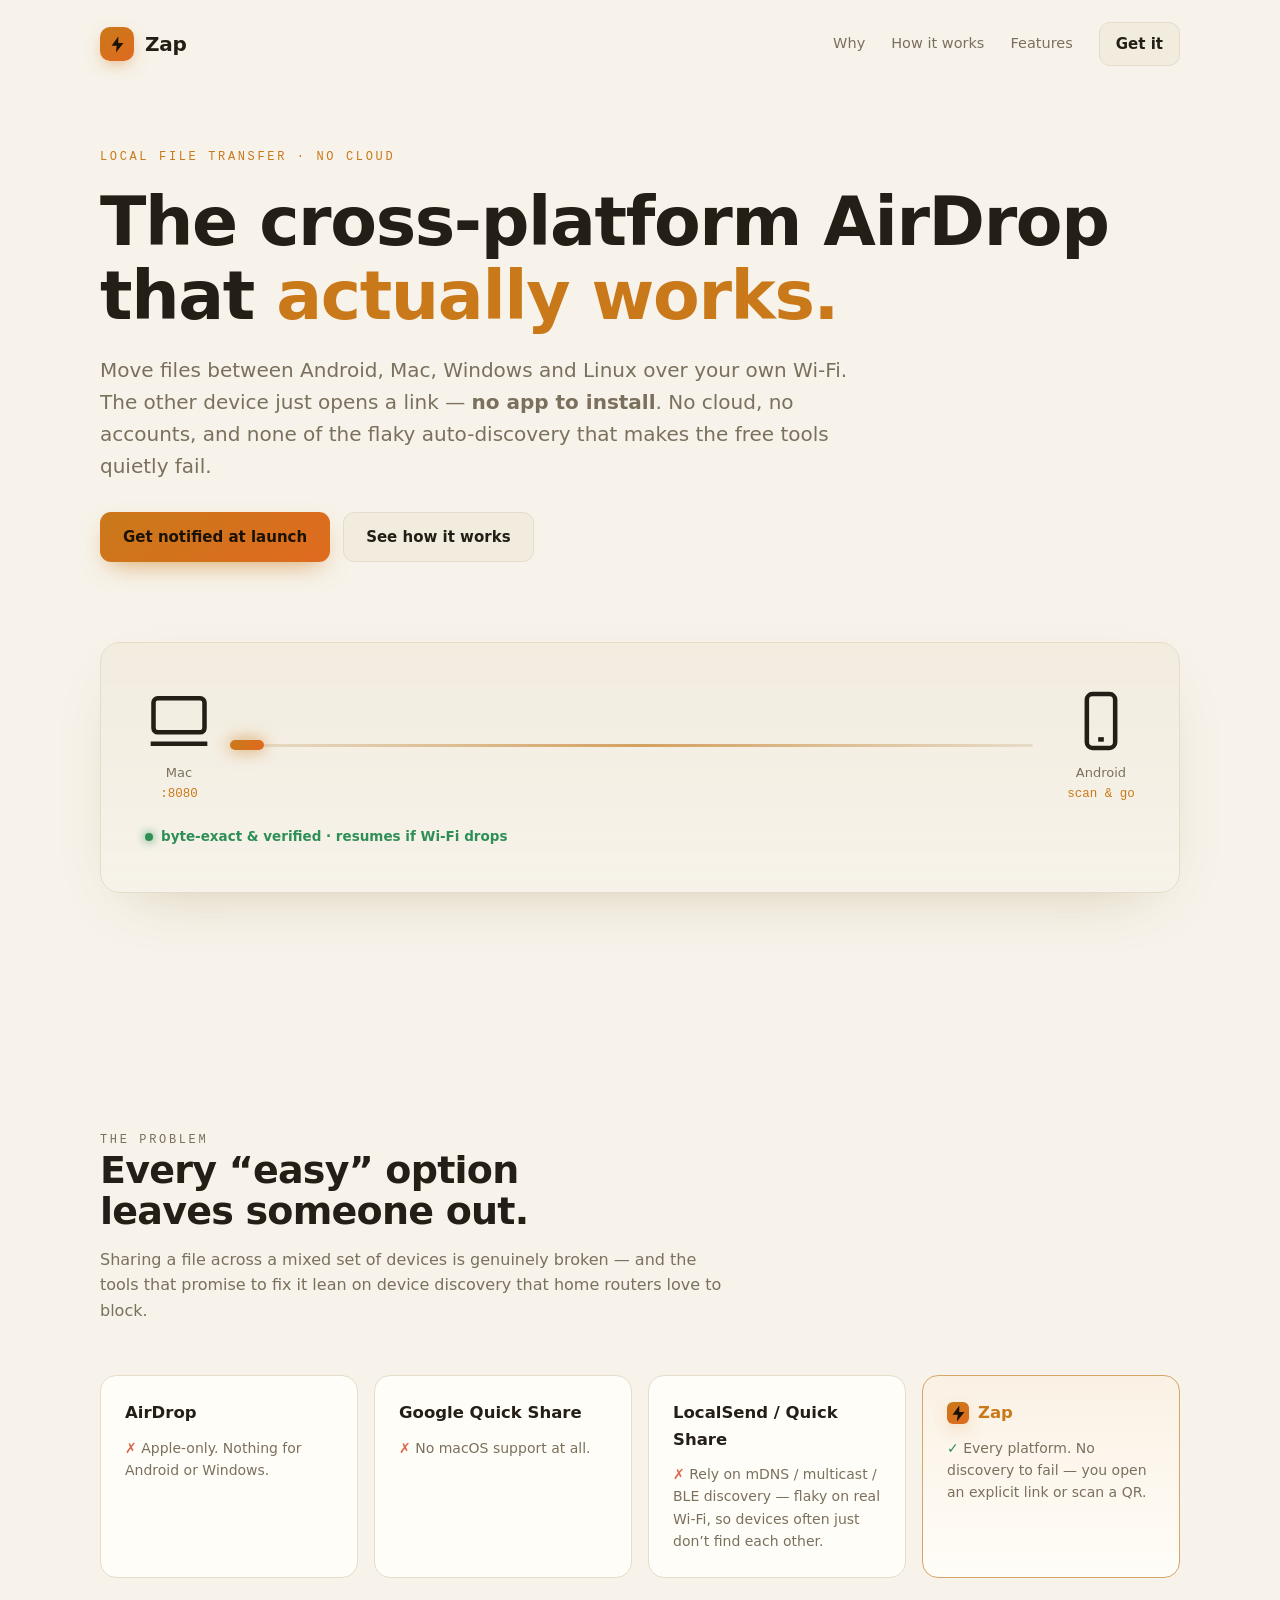
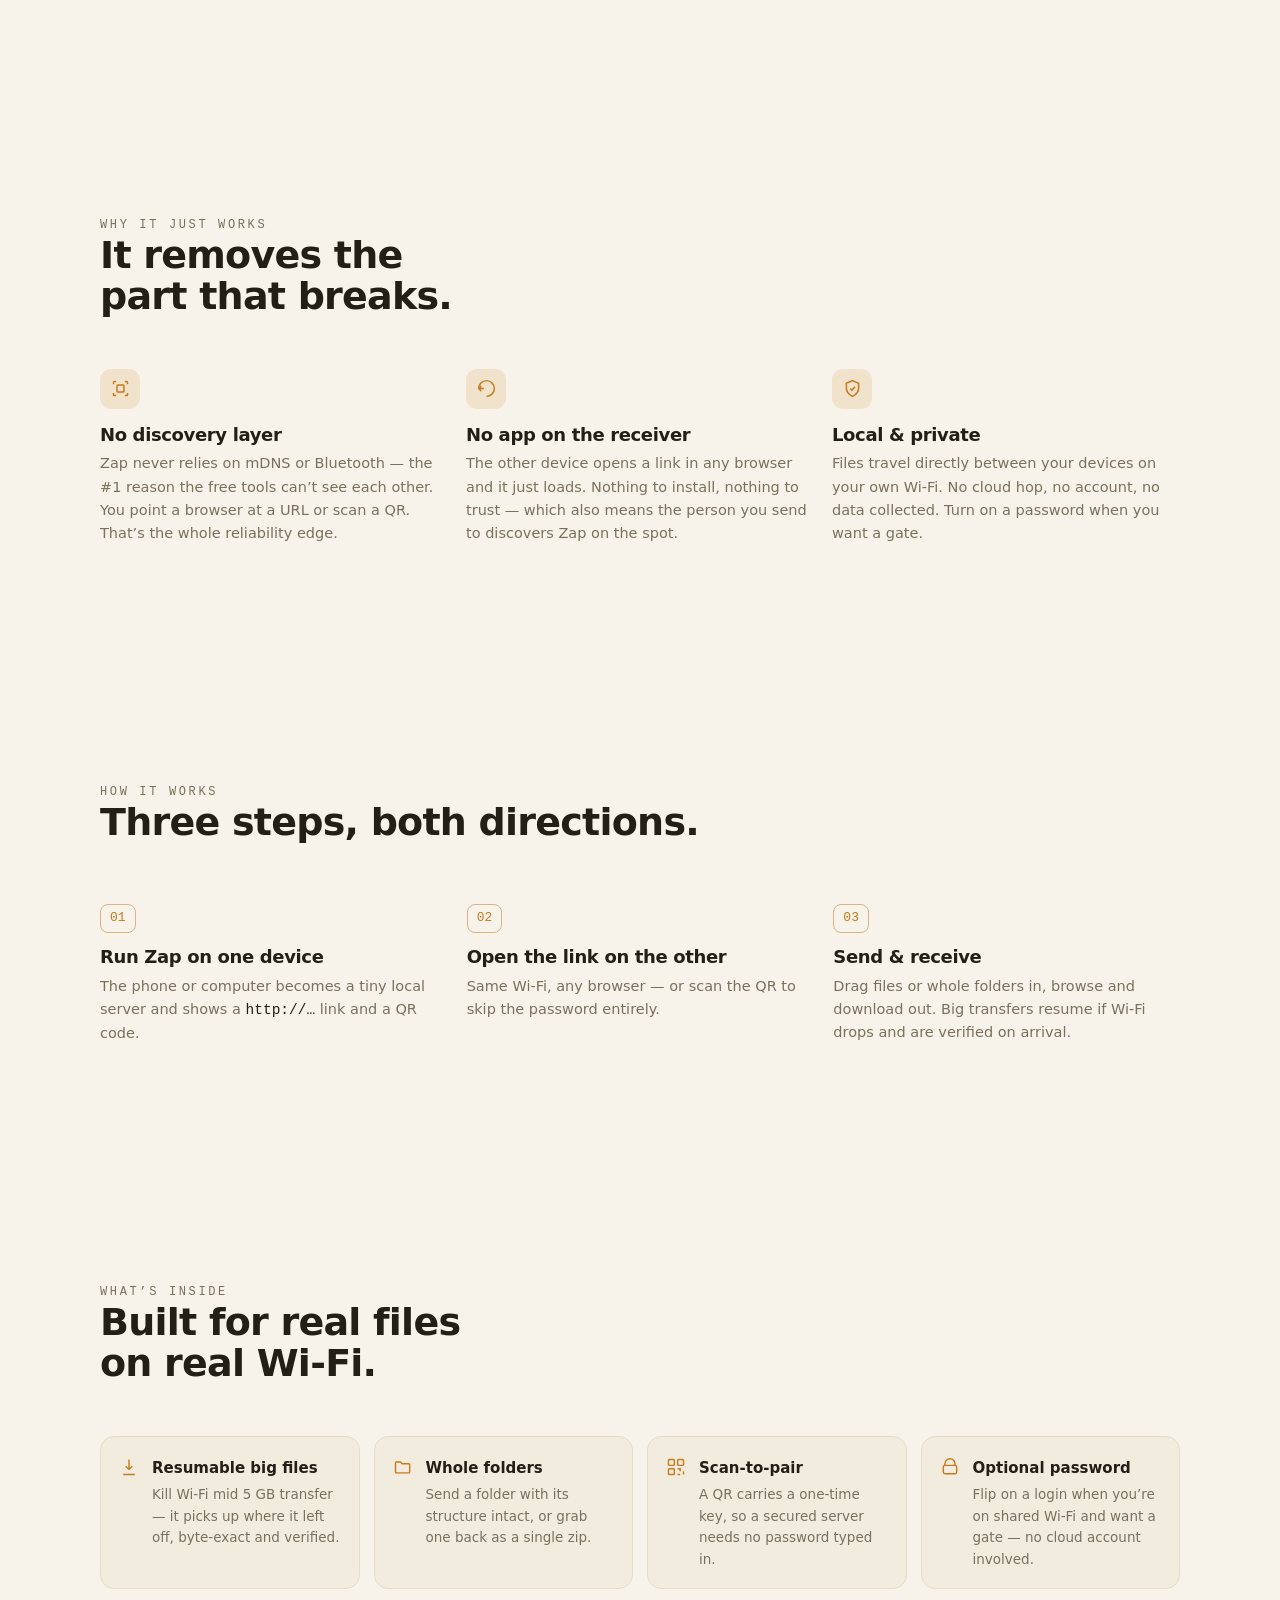
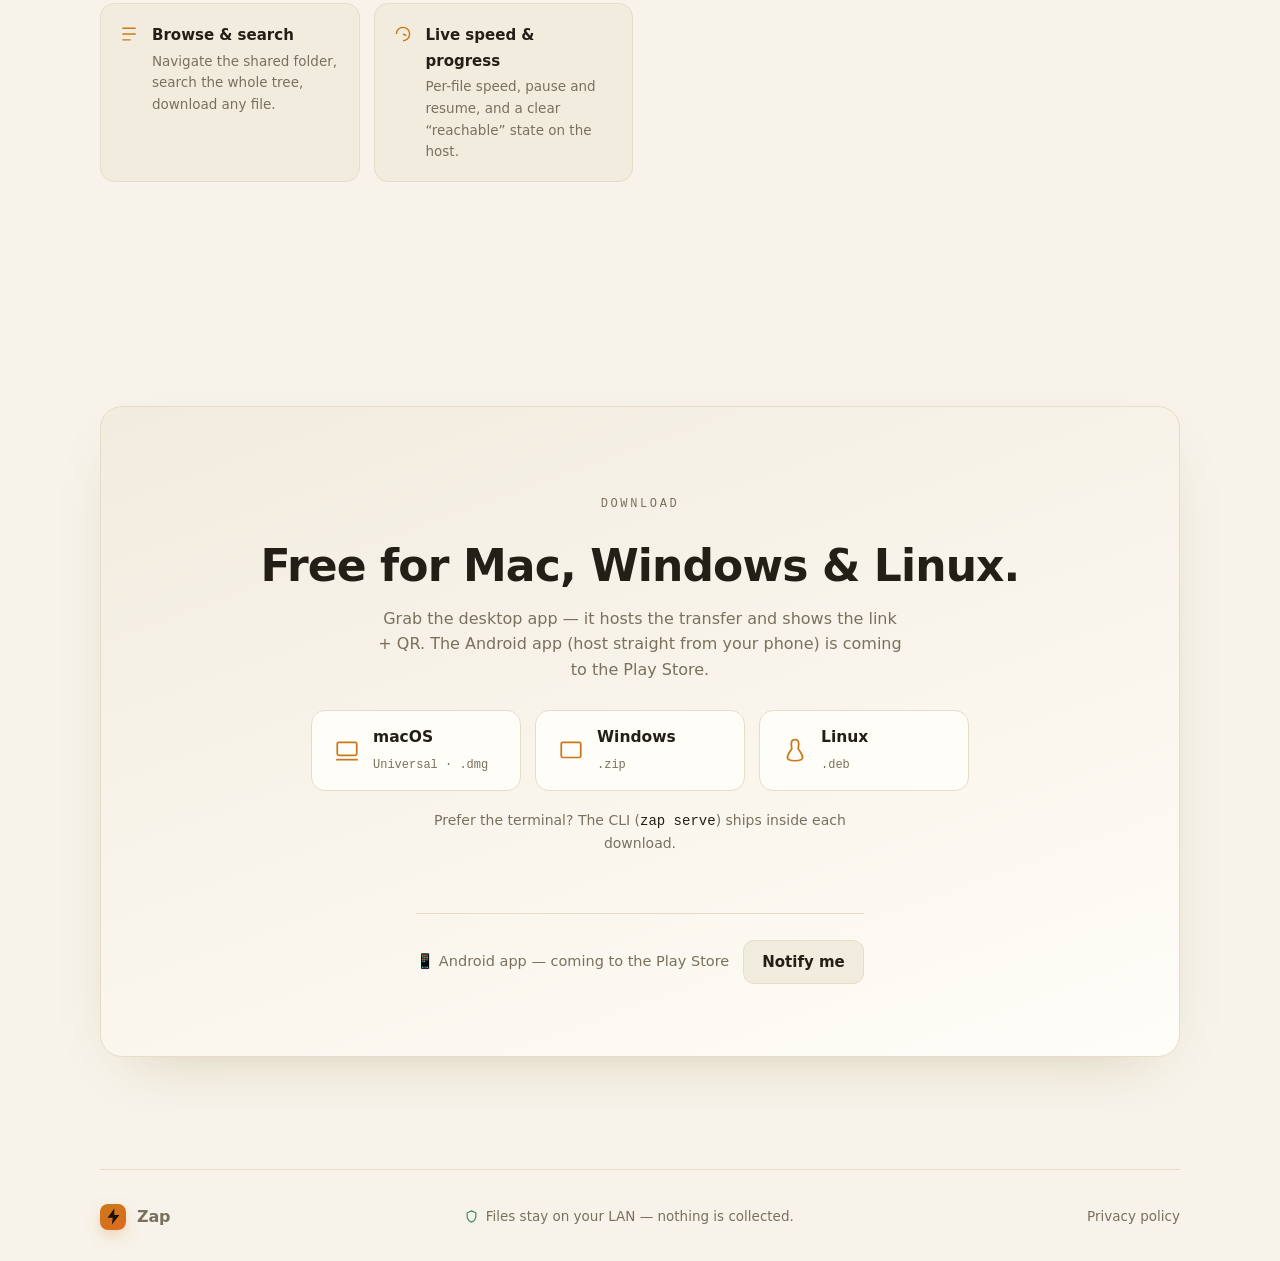
==== site/index.html @ 4372c320 "feat(site): real per-platform download buttons on the landing page Replaced the waitlist-only CTA wi" ====
<!doctype html>
<html lang="en">
<head>
<meta charset="utf-8">
<meta name="viewport" content="width=device-width, initial-scale=1">
<title>Zap — the cross-platform AirDrop that actually works</title>
<meta name="description" content="Send files between Android, Mac, Windows and Linux over your own Wi-Fi. No app on the other device — just open a link. No cloud, no accounts, no flaky discovery.">
<style>
  /* ---- Tokens: warm, amber-biased dark; light theme mirrors it ---- */
  :root {
    --ground:  #12100c;
    --ground-2:#1a1610;
    --card:    #201b13;
    --line:    #322a1e;
    --ink:     #f5efe4;
    --muted:   #a89f8d;
    --accent:  #f5a623;
    --accent-2:#ff8c42;
    --ok:      #45b374;
    --shadow:  0 22px 60px -30px rgba(0,0,0,.8);
    color-scheme: dark;
  }
  @media (prefers-color-scheme: light) {
    :root {
      --ground:  #f7f3ea;
      --ground-2:#f2ecdf;
      --card:    #fffdf8;
      --line:    #e6dcc9;
      --ink:     #241f16;
      --muted:   #7a705d;
      --accent:  #c9791a;
      --accent-2:#e06a1f;
      --ok:      #2e8f56;
      --shadow:  0 22px 60px -34px rgba(120,90,20,.35);
      color-scheme: light;
    }
  }
  :root[data-theme="dark"] {
    --ground:#12100c; --ground-2:#1a1610; --card:#201b13; --line:#322a1e;
    --ink:#f5efe4; --muted:#a89f8d; --accent:#f5a623; --accent-2:#ff8c42; --ok:#45b374;
    --shadow:0 22px 60px -30px rgba(0,0,0,.8); color-scheme: dark;
  }
  :root[data-theme="light"] {
    --ground:#f7f3ea; --ground-2:#f2ecdf; --card:#fffdf8; --line:#e6dcc9;
    --ink:#241f16; --muted:#7a705d; --accent:#c9791a; --accent-2:#e06a1f; --ok:#2e8f56;
    --shadow:0 22px 60px -34px rgba(120,90,20,.35); color-scheme: light;
  }

  * { box-sizing: border-box; }
  html { -webkit-text-size-adjust: 100%; }
  body {
    margin: 0;
    background: var(--ground);
    color: var(--ink);
    font-family: ui-sans-serif, system-ui, -apple-system, "Segoe UI", Roboto, sans-serif;
    line-height: 1.6;
    -webkit-font-smoothing: antialiased;
  }
  .mono { font-family: ui-monospace, "SF Mono", Menlo, "Cascadia Code", monospace; }
  .wrap { width: min(1080px, 92vw); margin-inline: auto; }
  a { color: inherit; }
  h1, h2, h3 { text-wrap: balance; line-height: 1.08; margin: 0; letter-spacing: -.02em; }
  section { padding: clamp(56px, 9vw, 112px) 0; }
  .eyebrow {
    font-family: ui-monospace, Menlo, monospace; font-size: 12px; letter-spacing: .22em;
    text-transform: uppercase; color: var(--accent); margin: 0 0 18px;
  }
  .lede { color: var(--muted); font-size: clamp(16px, 2vw, 19px); max-width: 60ch; }

  /* ---- Top bar ---- */
  .bar { display: flex; align-items: center; justify-content: space-between; padding: 22px 0; }
  .brand { display: flex; align-items: center; gap: 11px; font-weight: 750; font-size: 20px; letter-spacing: -.01em; }
  .bolt {
    width: 34px; height: 34px; border-radius: 10px; display: grid; place-items: center;
    background: linear-gradient(150deg, var(--accent), var(--accent-2));
    box-shadow: 0 6px 18px -6px color-mix(in srgb, var(--accent) 70%, transparent);
  }
  .bolt svg { width: 19px; height: 19px; }
  .nav { display: flex; gap: 26px; align-items: center; font-size: 14.5px; color: var(--muted); }
  .nav a { text-decoration: none; }
  .nav a:hover { color: var(--ink); }
  @media (max-width: 620px) { .nav .hide-sm { display: none; } }

  .btn {
    display: inline-flex; align-items: center; gap: 8px; cursor: pointer;
    font: inherit; font-weight: 650; font-size: 15px; text-decoration: none;
    padding: 12px 22px; border-radius: 11px; border: 1px solid transparent;
  }
  .btn-primary {
    color: #1a1204; background: linear-gradient(150deg, var(--accent), var(--accent-2));
    box-shadow: 0 10px 26px -10px color-mix(in srgb, var(--accent) 72%, transparent);
  }
  .btn-primary:hover { filter: brightness(1.05); }
  .btn-ghost { color: var(--ink); border-color: var(--line); background: var(--ground-2); }
  .btn-ghost:hover { border-color: color-mix(in srgb, var(--accent) 55%, var(--line)); }

  /* ---- Hero ---- */
  .hero { padding-top: clamp(30px, 5vw, 60px); }
  .hero h1 { font-size: clamp(38px, 6.4vw, 68px); font-weight: 780; }
  .hero h1 .glow { color: var(--accent); }
  .hero .lede { margin: 22px 0 30px; font-size: clamp(16px, 2.1vw, 20px); }
  .cta-row { display: flex; flex-wrap: wrap; gap: 13px; align-items: center; }
  .cta-note { color: var(--muted); font-size: 13px; }

  /* ---- The transfer "wire": two devices + a travelling packet ---- */
  .wire {
    margin-top: clamp(44px, 7vw, 80px);
    background: linear-gradient(180deg, var(--ground-2), transparent);
    border: 1px solid var(--line); border-radius: 20px; padding: clamp(26px, 4vw, 44px);
    box-shadow: var(--shadow);
  }
  .wire-track { display: grid; grid-template-columns: auto 1fr auto; align-items: center; gap: clamp(14px,3vw,34px); }
  .node { text-align: center; color: var(--muted); font-size: 13px; }
  .node svg { width: clamp(46px, 8vw, 68px); height: clamp(46px, 8vw, 68px); display: block; margin: 0 auto 8px; color: var(--ink); }
  .node .mono { color: var(--accent); font-size: 12.5px; }
  .beam { position: relative; height: 3px; border-radius: 3px; background: var(--line); overflow: visible; }
  .beam::before {
    content: ""; position: absolute; inset: 0; border-radius: 3px;
    background: linear-gradient(90deg, transparent, color-mix(in srgb, var(--accent) 60%, transparent), transparent);
  }
  .pkt {
    position: absolute; top: 50%; left: 0; width: 34px; height: 10px; transform: translate(-50%,-50%);
    border-radius: 6px; background: linear-gradient(90deg, var(--accent), var(--accent-2));
    box-shadow: 0 0 16px 1px color-mix(in srgb, var(--accent) 60%, transparent);
    animation: fly 2.6s cubic-bezier(.55,0,.45,1) infinite;
  }
  @keyframes fly {
    0% { left: 2%; opacity: 0; }
    12% { opacity: 1; }
    88% { opacity: 1; }
    100% { left: 98%; opacity: 0; }
  }
  .verified { margin-top: 22px; display: inline-flex; align-items: center; gap: 8px; color: var(--ok); font-size: 13.5px; font-weight: 600; }
  .verified .dot { width: 8px; height: 8px; border-radius: 50%; background: var(--ok); box-shadow: 0 0 10px var(--ok); }
  @media (prefers-reduced-motion: reduce) { .pkt { animation: none; left: 50%; } }

  /* ---- Generic section head ---- */
  .head { max-width: 62ch; margin-bottom: clamp(30px, 5vw, 52px); }
  .head h2 { font-size: clamp(26px, 3.6vw, 38px); font-weight: 740; }
  .head p { color: var(--muted); margin: 14px 0 0; }

  /* ---- Compare grid ---- */
  .compare { display: grid; grid-template-columns: repeat(auto-fit, minmax(220px, 1fr)); gap: 16px; }
  .card {
    background: var(--card); border: 1px solid var(--line); border-radius: 16px; padding: 24px;
  }
  .card .tool { font-weight: 700; font-size: 16.5px; display: flex; align-items: center; gap: 9px; }
  .card .gap { color: var(--muted); font-size: 14px; margin-top: 10px; }
  .x { color: #d9694e; font-weight: 700; }
  .card.win { border-color: color-mix(in srgb, var(--accent) 55%, var(--line)); background: linear-gradient(180deg, color-mix(in srgb, var(--accent) 9%, var(--card)), var(--card)); }
  .card.win .tool { color: var(--accent); }
  .card.win .yes { color: var(--ok); font-weight: 700; }

  /* ---- Differentiators ---- */
  .diffs { display: grid; grid-template-columns: repeat(auto-fit, minmax(240px, 1fr)); gap: 18px; }
  .diff h3 { font-size: 18px; font-weight: 700; margin-bottom: 8px; }
  .diff p { color: var(--muted); font-size: 14.5px; margin: 0; }
  .diff .ico { width: 40px; height: 40px; border-radius: 11px; display: grid; place-items: center; margin-bottom: 16px;
    background: color-mix(in srgb, var(--accent) 14%, transparent); color: var(--accent); }
  .diff .ico svg { width: 21px; height: 21px; }

  /* ---- Steps (a real sequence, so numbered) ---- */
  .steps { display: grid; grid-template-columns: repeat(auto-fit, minmax(240px, 1fr)); gap: 20px; counter-reset: step; }
  .step { position: relative; padding-top: 8px; }
  .step .n {
    font-family: ui-monospace, Menlo, monospace; font-size: 13px; color: var(--accent);
    border: 1px solid color-mix(in srgb, var(--accent) 40%, var(--line)); border-radius: 8px;
    padding: 3px 9px; display: inline-block; margin-bottom: 14px;
  }
  .step h3 { font-size: 18px; margin-bottom: 8px; }
  .step p { color: var(--muted); font-size: 14.5px; margin: 0; }
  .step .mono { color: var(--ink); }

  /* ---- Features ---- */
  .feats { display: grid; grid-template-columns: repeat(auto-fit, minmax(250px, 1fr)); gap: 14px; }
  .feat { display: flex; gap: 13px; padding: 18px; border: 1px solid var(--line); border-radius: 14px; background: var(--ground-2); }
  .feat .fi { color: var(--accent); flex: none; margin-top: 2px; }
  .feat .fi svg { width: 20px; height: 20px; }
  .feat b { font-weight: 650; font-size: 15px; }
  .feat span { display: block; color: var(--muted); font-size: 13.5px; margin-top: 3px; }

  /* ---- Platforms ---- */
  .plats { display: flex; flex-wrap: wrap; gap: 12px; }
  .plat { display: flex; align-items: center; gap: 9px; padding: 11px 18px; border: 1px solid var(--line); border-radius: 999px; background: var(--ground-2); font-size: 14.5px; }
  .plat svg { width: 18px; height: 18px; color: var(--accent); }
  .plat em { font-style: normal; color: var(--muted); font-size: 12.5px; }

  /* ---- Final CTA ---- */
  .final { text-align: center; }
  .final .band {
    background: linear-gradient(160deg, var(--ground-2), var(--card));
    border: 1px solid var(--line); border-radius: 22px; padding: clamp(40px, 6vw, 72px);
    box-shadow: var(--shadow);
  }
  .final h2 { font-size: clamp(28px, 4vw, 44px); font-weight: 760; }
  .final p { color: var(--muted); max-width: 52ch; margin: 16px auto 28px; }
  .final .cta-row { justify-content: center; }
  .dl { display: flex; flex-wrap: wrap; gap: 14px; justify-content: center; margin: 8px 0 18px; }
  .dlbtn { display: inline-flex; align-items: center; gap: 13px; text-decoration: none; color: var(--ink);
    padding: 14px 22px; border-radius: 14px; border: 1px solid var(--line); background: var(--card);
    min-width: 210px; text-align: left; transition: transform .12s ease, border-color .12s ease; }
  .dlbtn:hover { border-color: color-mix(in srgb, var(--accent) 55%, var(--line)); transform: translateY(-1px); }
  .dlbtn svg { width: 26px; height: 26px; color: var(--accent); flex: none; }
  .dlbtn b { display: block; font-size: 15.5px; font-weight: 650; }
  .dlbtn em { font-style: normal; color: var(--muted); font-size: 12px; font-family: ui-monospace, Menlo, monospace; }
  .cli-note { color: var(--muted); font-size: 14px; margin: 0 auto 4px; }
  .cli-note .mono { color: var(--ink); }
  .android-line { display: inline-flex; flex-wrap: wrap; gap: 14px; align-items: center; justify-content: center;
    margin-top: 30px; padding-top: 26px; border-top: 1px solid var(--line); color: var(--muted); font-size: 14.5px; }

  /* ---- Footer ---- */
  footer { border-top: 1px solid var(--line); padding: 34px 0; color: var(--muted); font-size: 13.5px; }
  .foot { display: flex; flex-wrap: wrap; gap: 16px; align-items: center; justify-content: space-between; }
  .foot a { color: var(--muted); text-decoration: none; }
  .foot a:hover { color: var(--accent); }
  .priv { display: inline-flex; align-items: center; gap: 7px; }
  .priv svg { width: 15px; height: 15px; color: var(--ok); }

  :focus-visible { outline: 2px solid var(--accent); outline-offset: 3px; border-radius: 6px; }
</style>
</head>
<body>
<a class="skip" href="#how" style="position:absolute;left:-999px">Skip to content</a>

<header class="wrap bar">
  <div class="brand">
    <span class="bolt"><svg viewBox="0 0 24 24" fill="#1a1204"><path d="M13 2 4.5 13.5H11l-1 8.5L19.5 10H13l0-8z"/></svg></span>
    Zap
  </div>
  <nav class="nav">
    <a class="hide-sm" href="#problem">Why</a>
    <a class="hide-sm" href="#how">How it works</a>
    <a class="hide-sm" href="#features">Features</a>
    <a class="btn btn-ghost" style="padding:9px 16px" href="#get">Get it</a>
  </nav>
</header>

<main>
  <section class="wrap hero">
    <p class="eyebrow">Local file transfer · no cloud</p>
    <h1>The cross-platform AirDrop<br>that <span class="glow">actually works.</span></h1>
    <p class="lede">Move files between Android, Mac, Windows and Linux over your own Wi-Fi.
      The other device just opens a link — <b>no app to install</b>. No cloud, no accounts,
      and none of the flaky auto-discovery that makes the free tools quietly fail.</p>
    <div class="cta-row">
      <!-- TODO: point this at your waitlist / signup form (Tally, Google Forms, Formspree, …) -->
      <a class="btn btn-primary" href="#get">Get notified at launch</a>
      <a class="btn btn-ghost" href="#how">See how it works</a>
    </div>

    <div class="wire" aria-hidden="true">
      <div class="wire-track">
        <div class="node">
          <svg viewBox="0 0 24 24" fill="none" stroke="currentColor" stroke-width="1.6"><rect x="3" y="4" width="18" height="12" rx="1.5"/><path d="M2 20h20"/></svg>
          <div>Mac</div><div class="mono">:8080</div>
        </div>
        <div class="beam"><span class="pkt"></span></div>
        <div class="node">
          <svg viewBox="0 0 24 24" fill="none" stroke="currentColor" stroke-width="1.6"><rect x="7" y="2.5" width="10" height="19" rx="2"/><path d="M11 18.5h2"/></svg>
          <div>Android</div><div class="mono">scan &amp; go</div>
        </div>
      </div>
      <div class="verified"><span class="dot"></span> byte-exact &amp; verified · resumes if Wi-Fi drops</div>
    </div>
  </section>

  <section class="wrap" id="problem">
    <div class="head">
      <p class="eyebrow">The problem</p>
      <h2>Every “easy” option leaves someone out.</h2>
      <p>Sharing a file across a mixed set of devices is genuinely broken — and the tools
        that promise to fix it lean on device discovery that home routers love to block.</p>
    </div>
    <div class="compare">
      <div class="card">
        <div class="tool">AirDrop</div>
        <div class="gap"><span class="x">✗</span> Apple-only. Nothing for Android or Windows.</div>
      </div>
      <div class="card">
        <div class="tool">Google Quick Share</div>
        <div class="gap"><span class="x">✗</span> No macOS support at all.</div>
      </div>
      <div class="card">
        <div class="tool">LocalSend / Quick Share</div>
        <div class="gap"><span class="x">✗</span> Rely on mDNS / multicast / BLE discovery — flaky on real Wi-Fi, so devices often just don’t find each other.</div>
      </div>
      <div class="card win">
        <div class="tool"><span class="bolt" style="width:22px;height:22px;border-radius:6px"><svg viewBox="0 0 24 24" fill="#1a1204"><path d="M13 2 4.5 13.5H11l-1 8.5L19.5 10H13l0-8z"/></svg></span> Zap</div>
        <div class="gap"><span class="yes">✓</span> Every platform. No discovery to fail — you open an explicit link or scan a QR.</div>
      </div>
    </div>
  </section>

  <section class="wrap" id="why">
    <div class="head">
      <p class="eyebrow">Why it just works</p>
      <h2>It removes the part that breaks.</h2>
    </div>
    <div class="diffs">
      <div class="diff">
        <div class="ico"><svg viewBox="0 0 24 24" fill="none" stroke="currentColor" stroke-width="1.7"><path d="M4 7V5a1 1 0 0 1 1-1h2M20 7V5a1 1 0 0 0-1-1h-2M4 17v2a1 1 0 0 0 1 1h2M20 17v2a1 1 0 0 1-1 1h-2"/><rect x="8" y="8" width="8" height="8" rx="1"/></svg></div>
        <h3>No discovery layer</h3>
        <p>Zap never relies on mDNS or Bluetooth — the #1 reason the free tools can’t see each other. You point a browser at a URL or scan a QR. That’s the whole reliability edge.</p>
      </div>
      <div class="diff">
        <div class="ico"><svg viewBox="0 0 24 24" fill="none" stroke="currentColor" stroke-width="1.7"><path d="M3 12a9 9 0 1 1 9 9"/><path d="M3 12h6M3 12l3-3M3 12l3 3"/></svg></div>
        <h3>No app on the receiver</h3>
        <p>The other device opens a link in any browser and it just loads. Nothing to install, nothing to trust — which also means the person you send to discovers Zap on the spot.</p>
      </div>
      <div class="diff">
        <div class="ico"><svg viewBox="0 0 24 24" fill="none" stroke="currentColor" stroke-width="1.7"><path d="M12 3l7 3v5c0 4.5-3 8-7 10-4-2-7-5.5-7-10V6z"/><path d="M9.5 12l1.8 1.8L15 10"/></svg></div>
        <h3>Local &amp; private</h3>
        <p>Files travel directly between your devices on your own Wi-Fi. No cloud hop, no account, no data collected. Turn on a password when you want a gate.</p>
      </div>
    </div>
  </section>

  <section class="wrap" id="how">
    <div class="head">
      <p class="eyebrow">How it works</p>
      <h2>Three steps, both directions.</h2>
    </div>
    <div class="steps">
      <div class="step">
        <span class="n">01</span>
        <h3>Run Zap on one device</h3>
        <p>The phone or computer becomes a tiny local server and shows a <span class="mono">http://…</span> link and a QR code.</p>
      </div>
      <div class="step">
        <span class="n">02</span>
        <h3>Open the link on the other</h3>
        <p>Same Wi-Fi, any browser — or scan the QR to skip the password entirely.</p>
      </div>
      <div class="step">
        <span class="n">03</span>
        <h3>Send &amp; receive</h3>
        <p>Drag files or whole folders in, browse and download out. Big transfers resume if Wi-Fi drops and are verified on arrival.</p>
      </div>
    </div>
  </section>

  <section class="wrap" id="features">
    <div class="head">
      <p class="eyebrow">What’s inside</p>
      <h2>Built for real files on real Wi-Fi.</h2>
    </div>
    <div class="feats">
      <div class="feat"><span class="fi"><svg viewBox="0 0 24 24" fill="none" stroke="currentColor" stroke-width="1.7"><path d="M12 3v12m0 0 4-4m-4 4-4-4M5 21h14"/></svg></span><div><b>Resumable big files</b><span>Kill Wi-Fi mid 5 GB transfer — it picks up where it left off, byte-exact and verified.</span></div></div>
      <div class="feat"><span class="fi"><svg viewBox="0 0 24 24" fill="none" stroke="currentColor" stroke-width="1.7"><path d="M3 7a1 1 0 0 1 1-1h5l2 2h8a1 1 0 0 1 1 1v9a1 1 0 0 1-1 1H4a1 1 0 0 1-1-1z"/></svg></span><div><b>Whole folders</b><span>Send a folder with its structure intact, or grab one back as a single zip.</span></div></div>
      <div class="feat"><span class="fi"><svg viewBox="0 0 24 24" fill="none" stroke="currentColor" stroke-width="1.7"><rect x="3" y="3" width="7" height="7" rx="1"/><rect x="14" y="3" width="7" height="7" rx="1"/><rect x="3" y="14" width="7" height="7" rx="1"/><path d="M14 14h3v3m4 0v4m-7 0h3"/></svg></span><div><b>Scan-to-pair</b><span>A QR carries a one-time key, so a secured server needs no password typed in.</span></div></div>
      <div class="feat"><span class="fi"><svg viewBox="0 0 24 24" fill="none" stroke="currentColor" stroke-width="1.7"><path d="M6 10V8a6 6 0 0 1 12 0v2"/><rect x="4" y="10" width="16" height="10" rx="2"/></svg></span><div><b>Optional password</b><span>Flip on a login when you’re on shared Wi-Fi and want a gate — no cloud account involved.</span></div></div>
      <div class="feat"><span class="fi"><svg viewBox="0 0 24 24" fill="none" stroke="currentColor" stroke-width="1.7"><path d="M4 5h16M4 12h16M4 19h10"/></svg></span><div><b>Browse &amp; search</b><span>Navigate the shared folder, search the whole tree, download any file.</span></div></div>
      <div class="feat"><span class="fi"><svg viewBox="0 0 24 24" fill="none" stroke="currentColor" stroke-width="1.7"><path d="M12 20a8 8 0 1 0-8-8"/><path d="M12 12l4 2"/></svg></span><div><b>Live speed &amp; progress</b><span>Per-file speed, pause and resume, and a clear “reachable” state on the host.</span></div></div>
    </div>
  </section>

  <section class="wrap final" id="get">
    <div class="band">
      <p class="eyebrow" style="justify-content:center">Download</p>
      <h2>Free for Mac, Windows &amp; Linux.</h2>
      <p>Grab the desktop app — it hosts the transfer and shows the link + QR. The Android
        app (host straight from your phone) is coming to the Play Store.</p>
      <!-- Download links point at files you place next to this page under /download.
           Build them locally (scripts/build-dist.sh → dist/) or from a tagged CI release. -->
      <div class="dl">
        <a class="dlbtn" href="download/zap-macos.dmg" download>
          <svg viewBox="0 0 24 24" fill="none" stroke="currentColor" stroke-width="1.6"><rect x="3" y="4" width="18" height="12" rx="1.5"/><path d="M2 20h20"/></svg>
          <span><b>macOS</b><em>Universal · .dmg</em></span>
        </a>
        <a class="dlbtn" href="download/zap-windows.zip" download>
          <svg viewBox="0 0 24 24" fill="none" stroke="currentColor" stroke-width="1.6"><rect x="3" y="4" width="18" height="14" rx="1.5"/></svg>
          <span><b>Windows</b><em>.zip</em></span>
        </a>
        <a class="dlbtn" href="download/zap-linux.deb" download>
          <svg viewBox="0 0 24 24" fill="none" stroke="currentColor" stroke-width="1.6"><path d="M9 3c-1 3 0 5 0 7-1 2-4 5-4 8 0 2 2 3 7 3s7-1 7-3c0-3-3-6-4-8 0-2 1-4 0-7-1-2-5-2-6 0z"/></svg>
          <span><b>Linux</b><em>.deb</em></span>
        </a>
      </div>
      <p class="cli-note">Prefer the terminal? The CLI (<span class="mono">zap serve</span>) ships inside each download.</p>
      <div class="android-line">
        <span>📱 Android app — coming to the Play Store</span>
        <!-- TODO: point this at your waitlist / signup form -->
        <a class="btn btn-ghost" style="padding:9px 18px" href="#">Notify me</a>
      </div>
    </div>
  </section>
</main>

<footer class="wrap">
  <div class="foot">
    <div class="brand" style="font-size:16px">
      <span class="bolt" style="width:26px;height:26px;border-radius:8px"><svg viewBox="0 0 24 24" fill="#1a1204"><path d="M13 2 4.5 13.5H11l-1 8.5L19.5 10H13l0-8z"/></svg></span>
      Zap
    </div>
    <span class="priv"><svg viewBox="0 0 24 24" fill="none" stroke="currentColor" stroke-width="1.8"><path d="M12 3l7 3v5c0 4.5-3 8-7 10-4-2-7-5.5-7-10V6z"/></svg> Files stay on your LAN — nothing is collected.</span>
    <a href="privacy.html">Privacy policy</a>
  </div>
</footer>

<script>
  // Respect a stored theme toggle if the host page sets data-theme; otherwise OS decides.
  (function () {
    try {
      var t = localStorage.getItem("zap-theme");
      if (t) document.documentElement.setAttribute("data-theme", t);
    } catch (e) {}
  })();
</script>
</body>
</html>
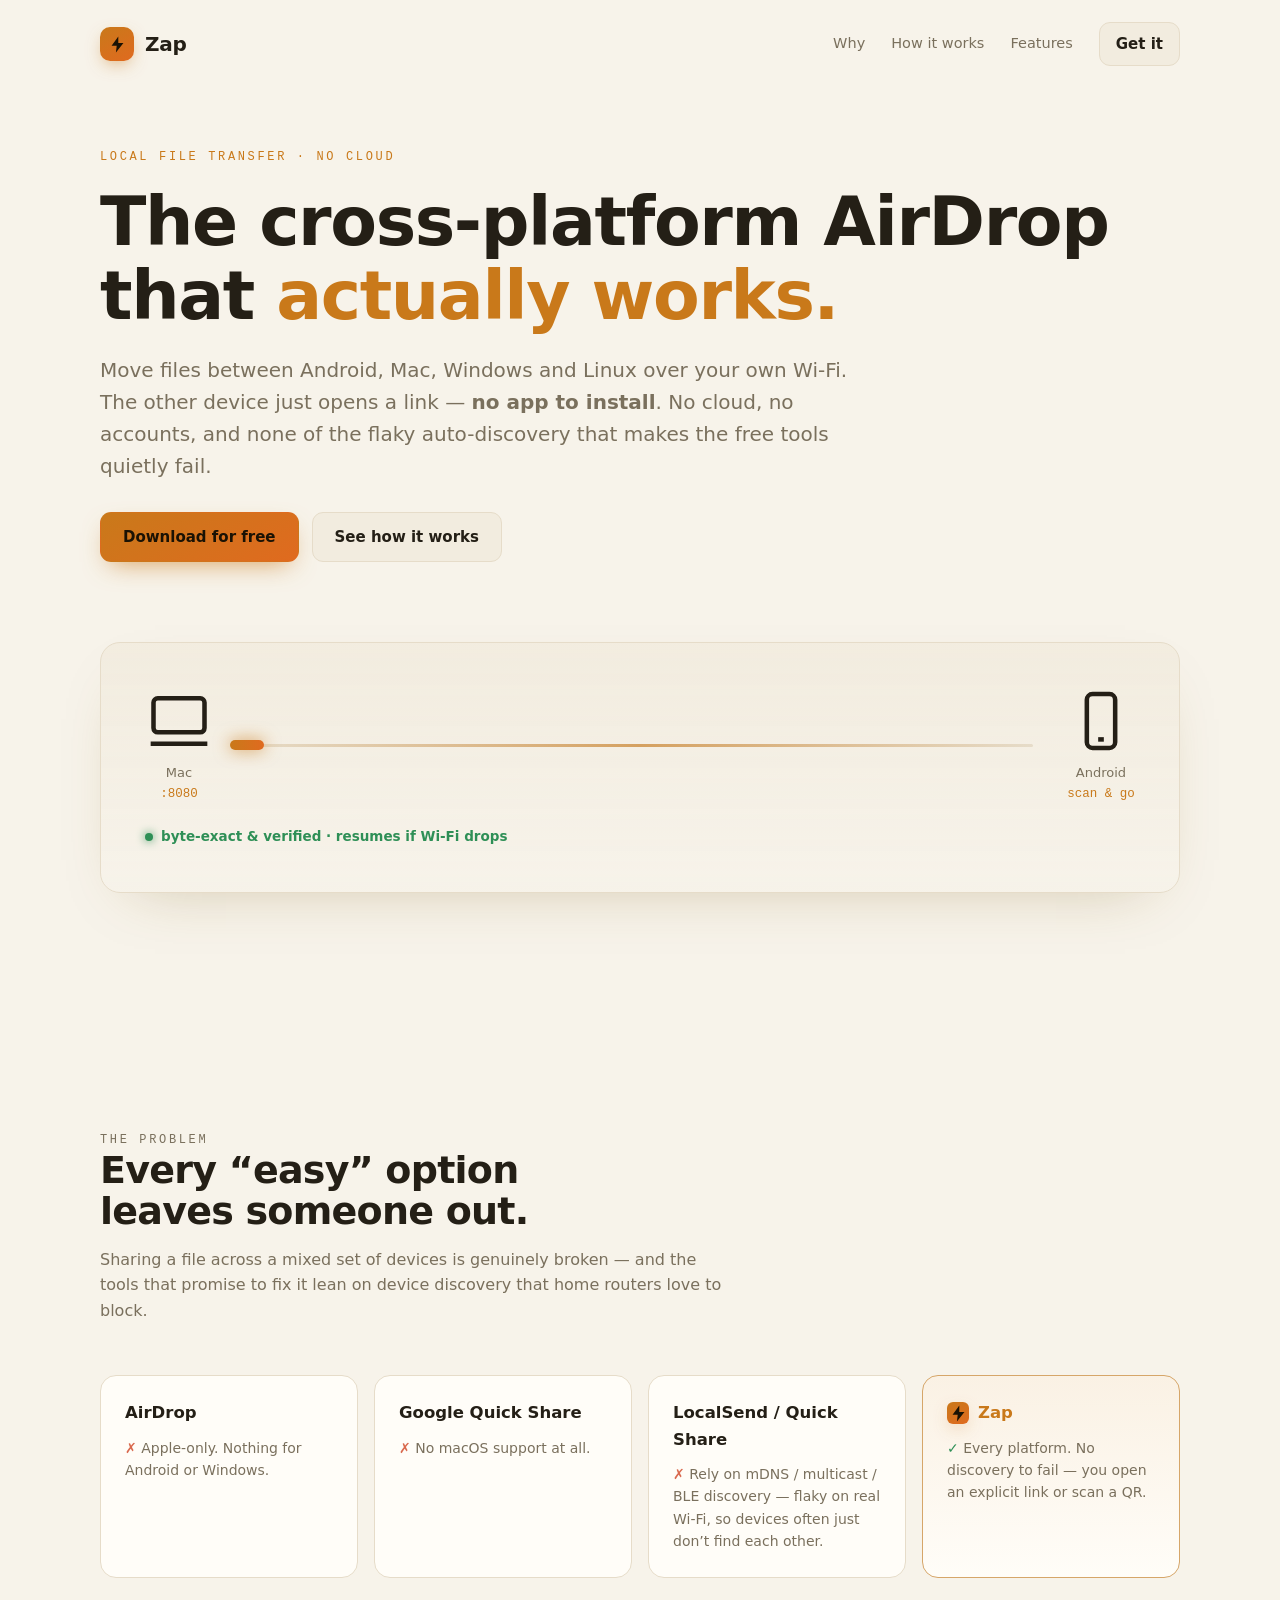
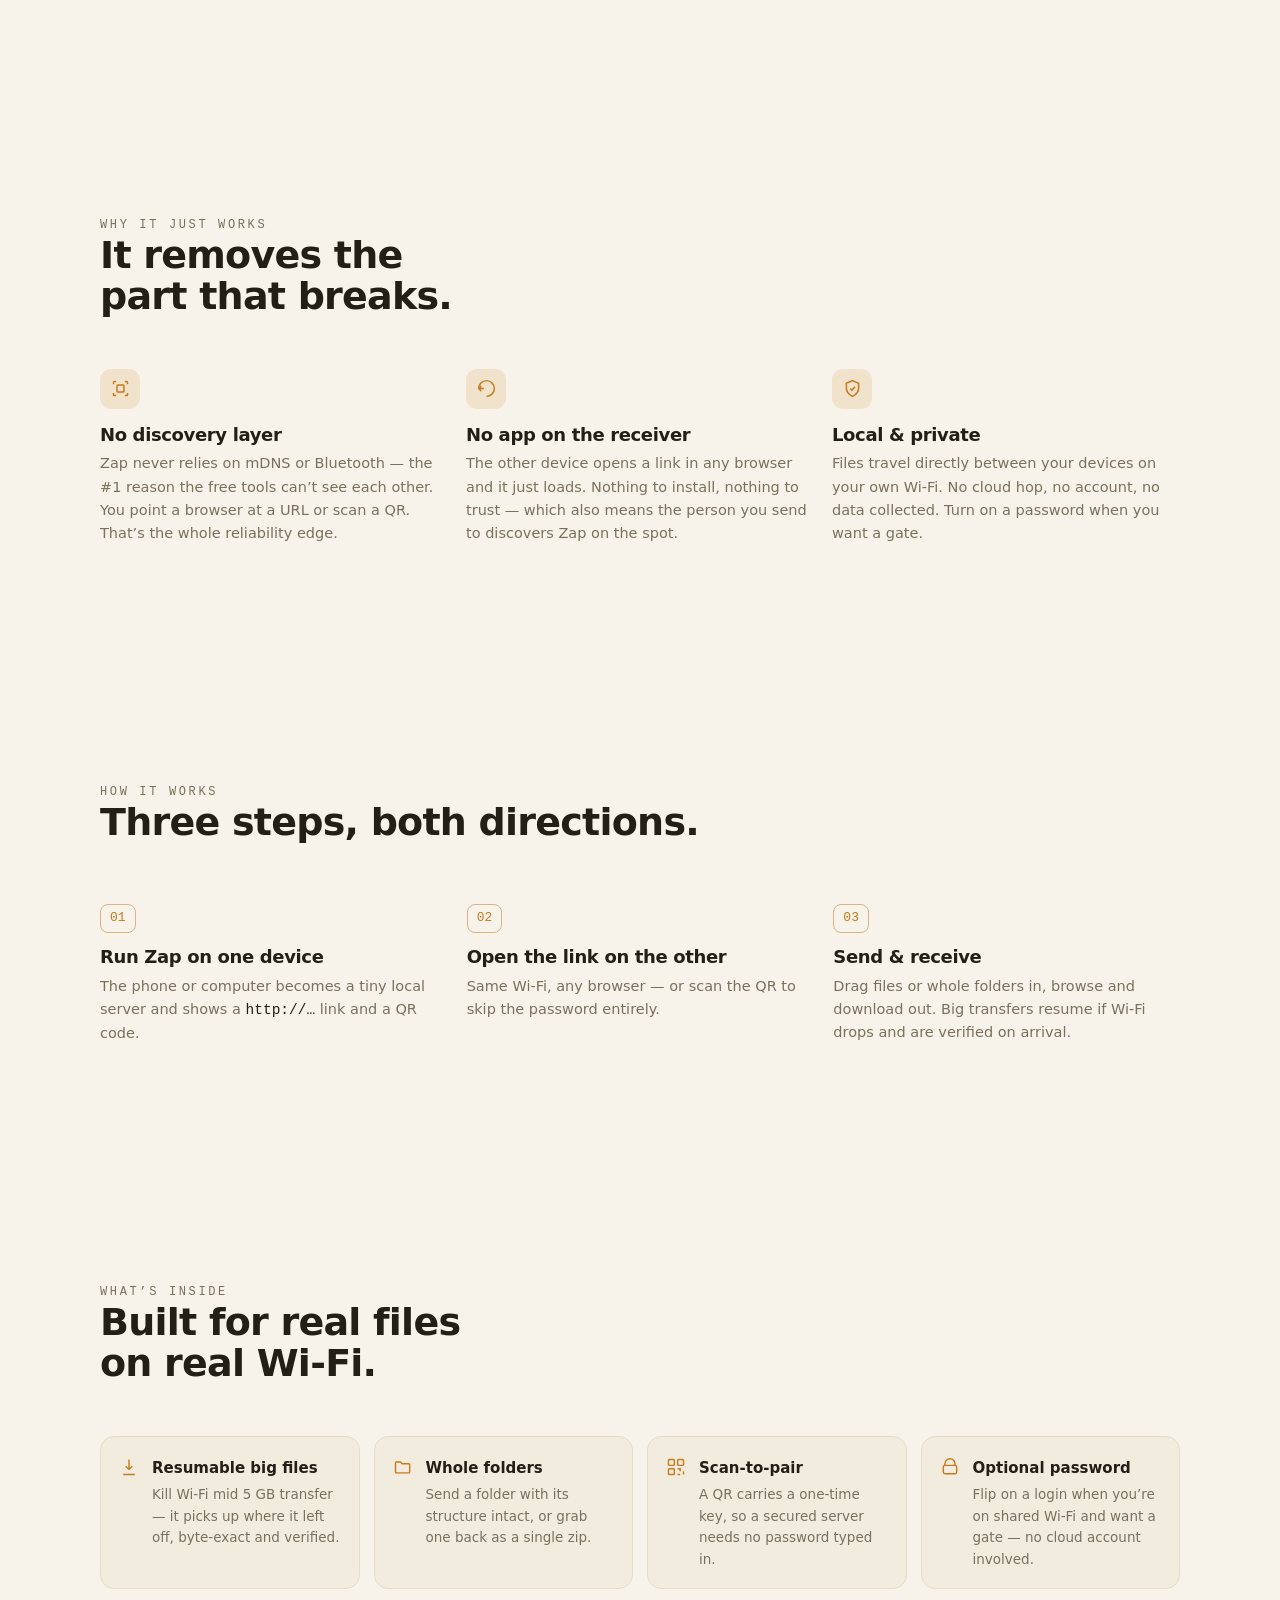
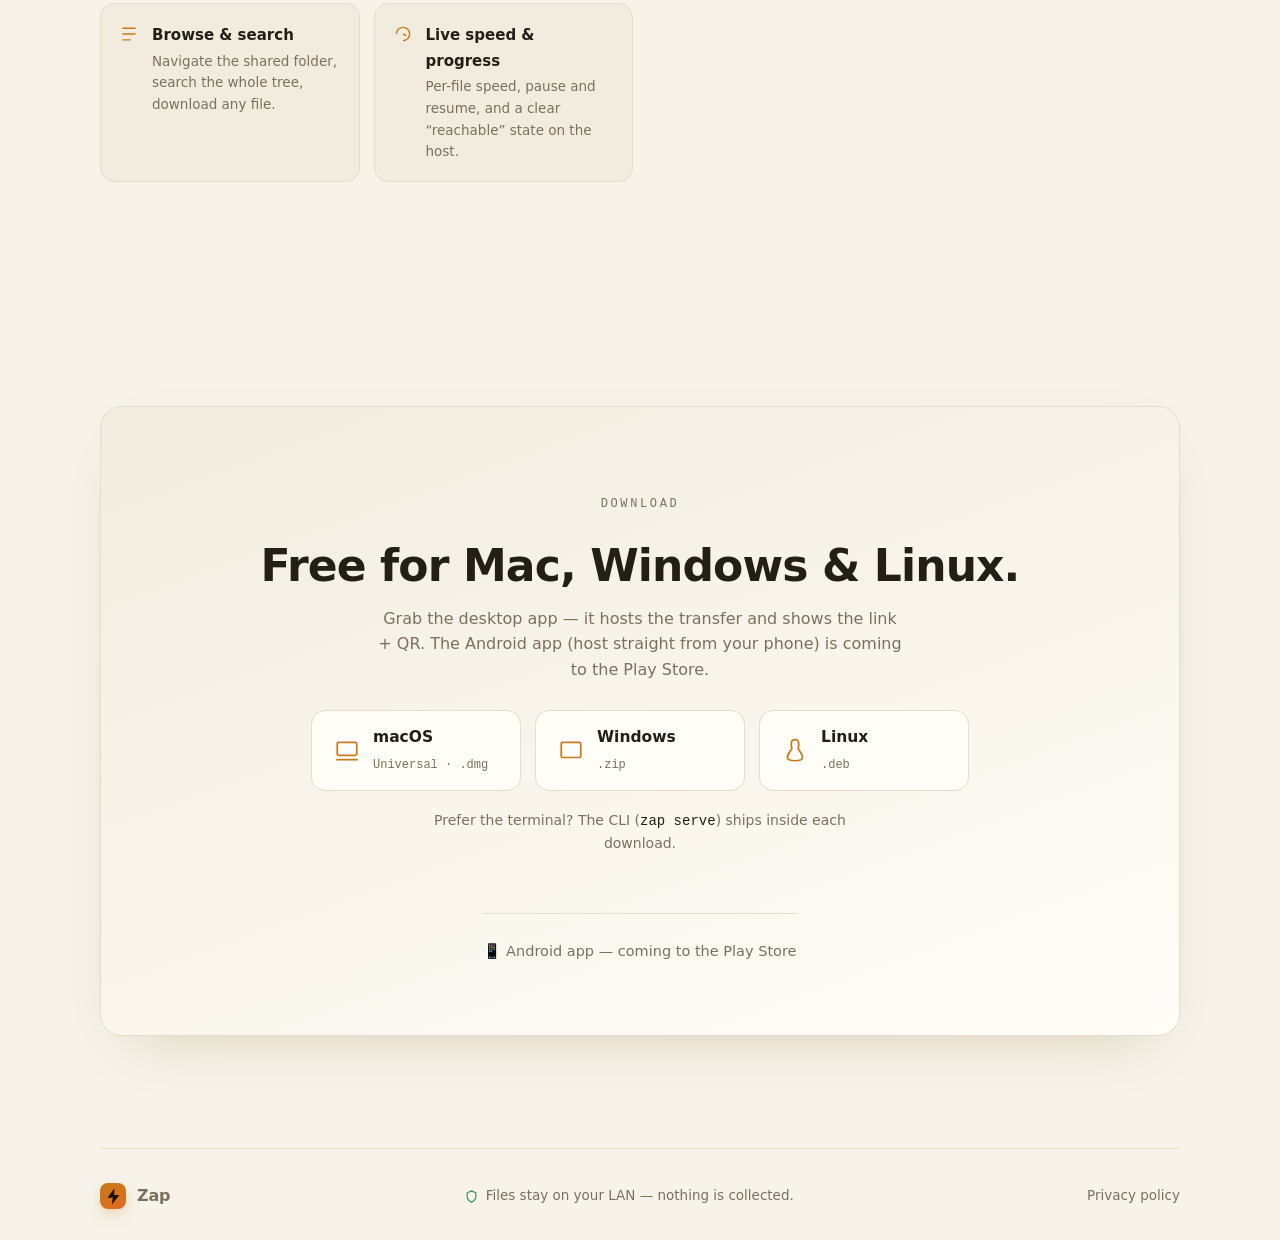
==== commit cae44713: "feat(site): hero CTA is "Download for free" (scrolls to downloads); drop waitlist copy The desktop a" ====
--- a/site/index.html
+++ b/site/index.html
@@ -47,7 +47,8 @@
   }
 
   * { box-sizing: border-box; }
-  html { -webkit-text-size-adjust: 100%; }
+  html { -webkit-text-size-adjust: 100%; scroll-behavior: smooth; }
+  @media (prefers-reduced-motion: reduce) { html { scroll-behavior: auto; } }
   body {
     margin: 0;
     background: var(--ground);
@@ -243,8 +244,7 @@
       The other device just opens a link — <b>no app to install</b>. No cloud, no accounts,
       and none of the flaky auto-discovery that makes the free tools quietly fail.</p>
     <div class="cta-row">
-      <!-- TODO: point this at your waitlist / signup form (Tally, Google Forms, Formspree, …) -->
-      <a class="btn btn-primary" href="#get">Get notified at launch</a>
+      <a class="btn btn-primary" href="#get">Download for free</a>
       <a class="btn btn-ghost" href="#how">See how it works</a>
     </div>
 
@@ -379,8 +379,6 @@
       <p class="cli-note">Prefer the terminal? The CLI (<span class="mono">zap serve</span>) ships inside each download.</p>
       <div class="android-line">
         <span>📱 Android app — coming to the Play Store</span>
-        <!-- TODO: point this at your waitlist / signup form -->
-        <a class="btn btn-ghost" style="padding:9px 18px" href="#">Notify me</a>
       </div>
     </div>
   </section>
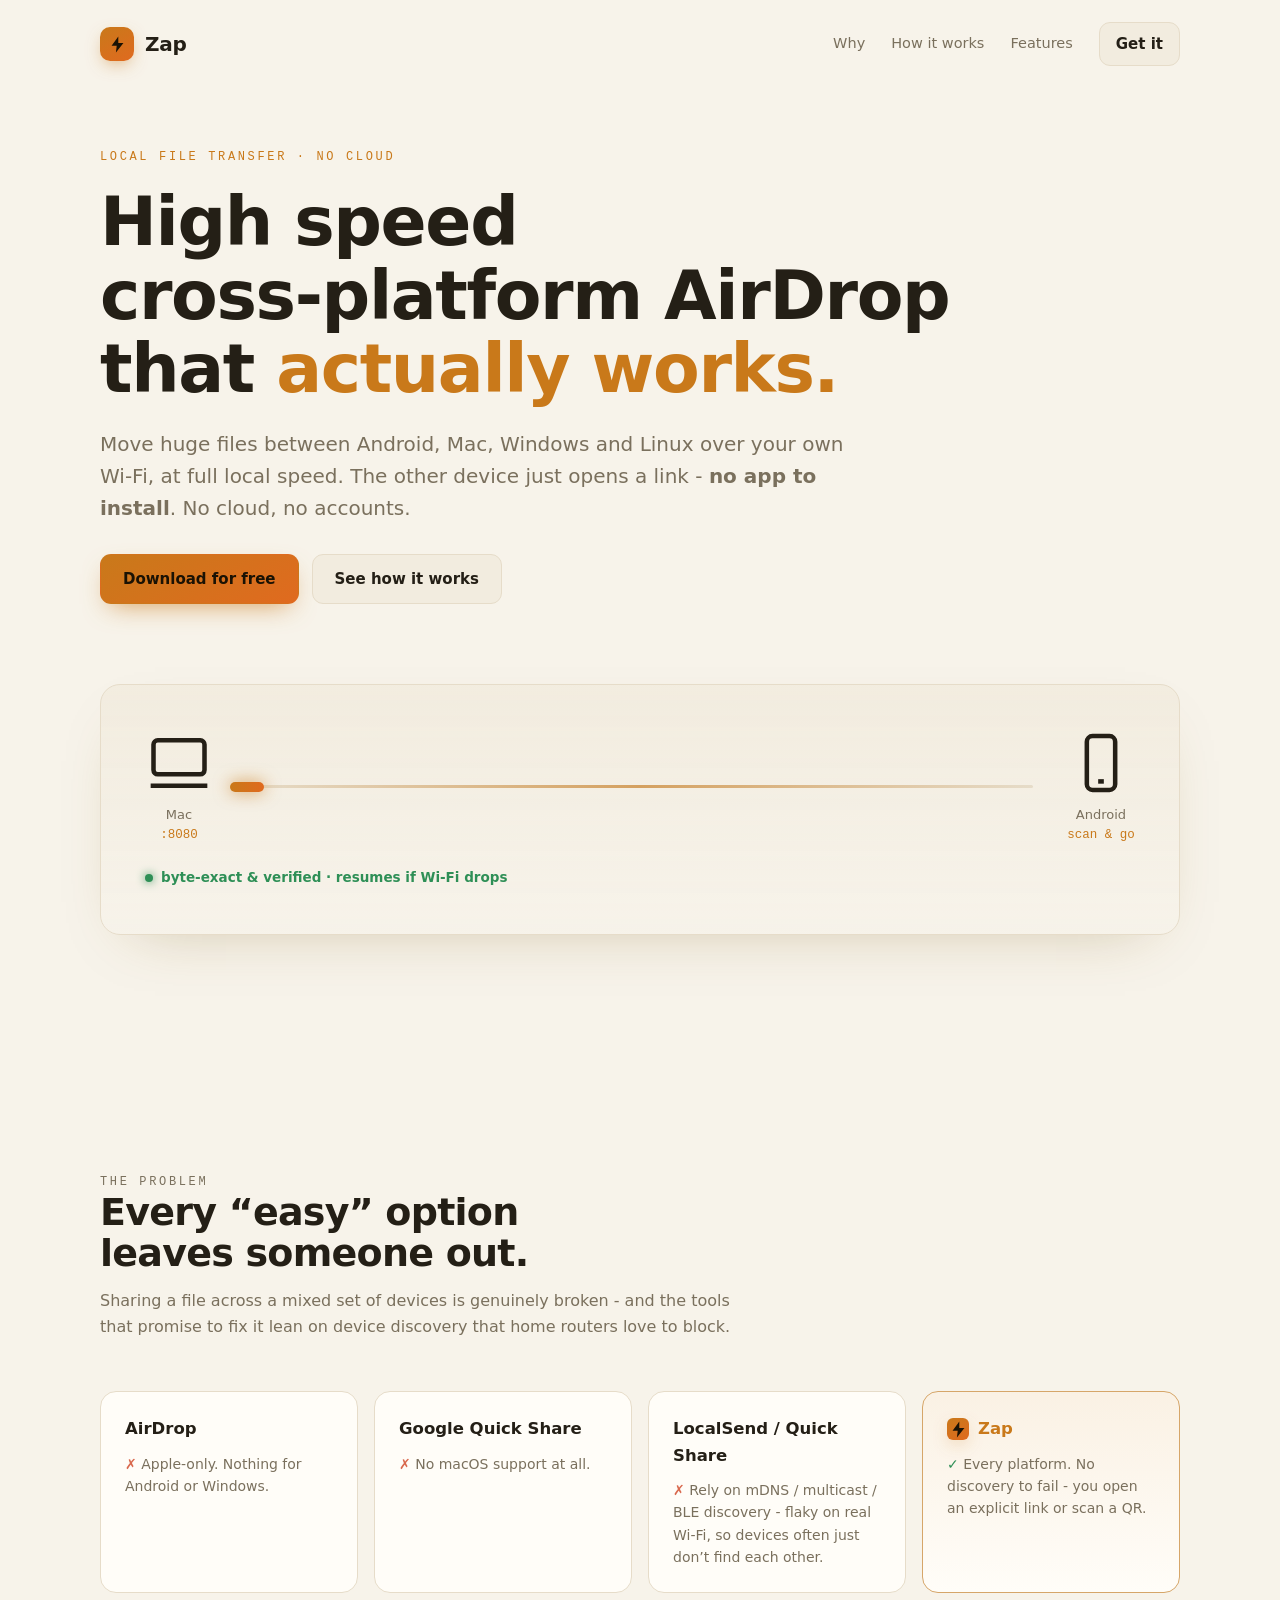
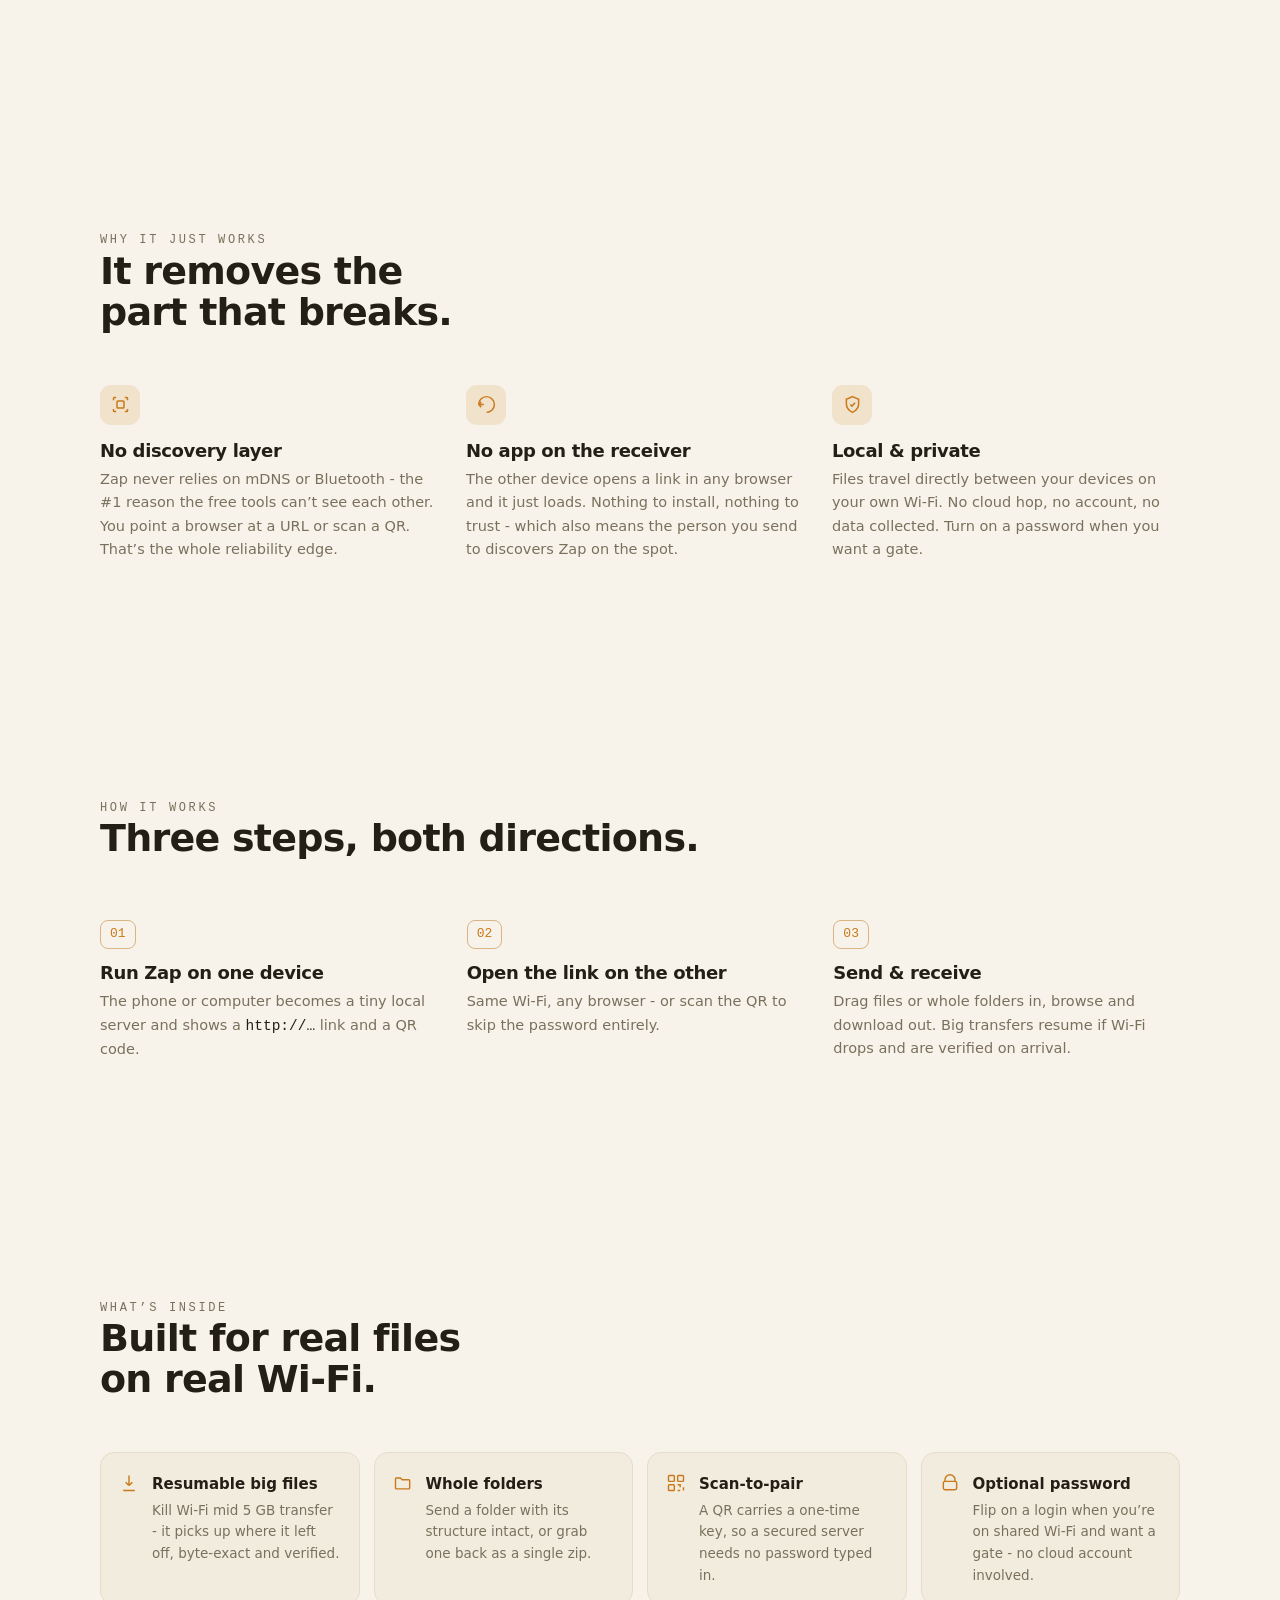
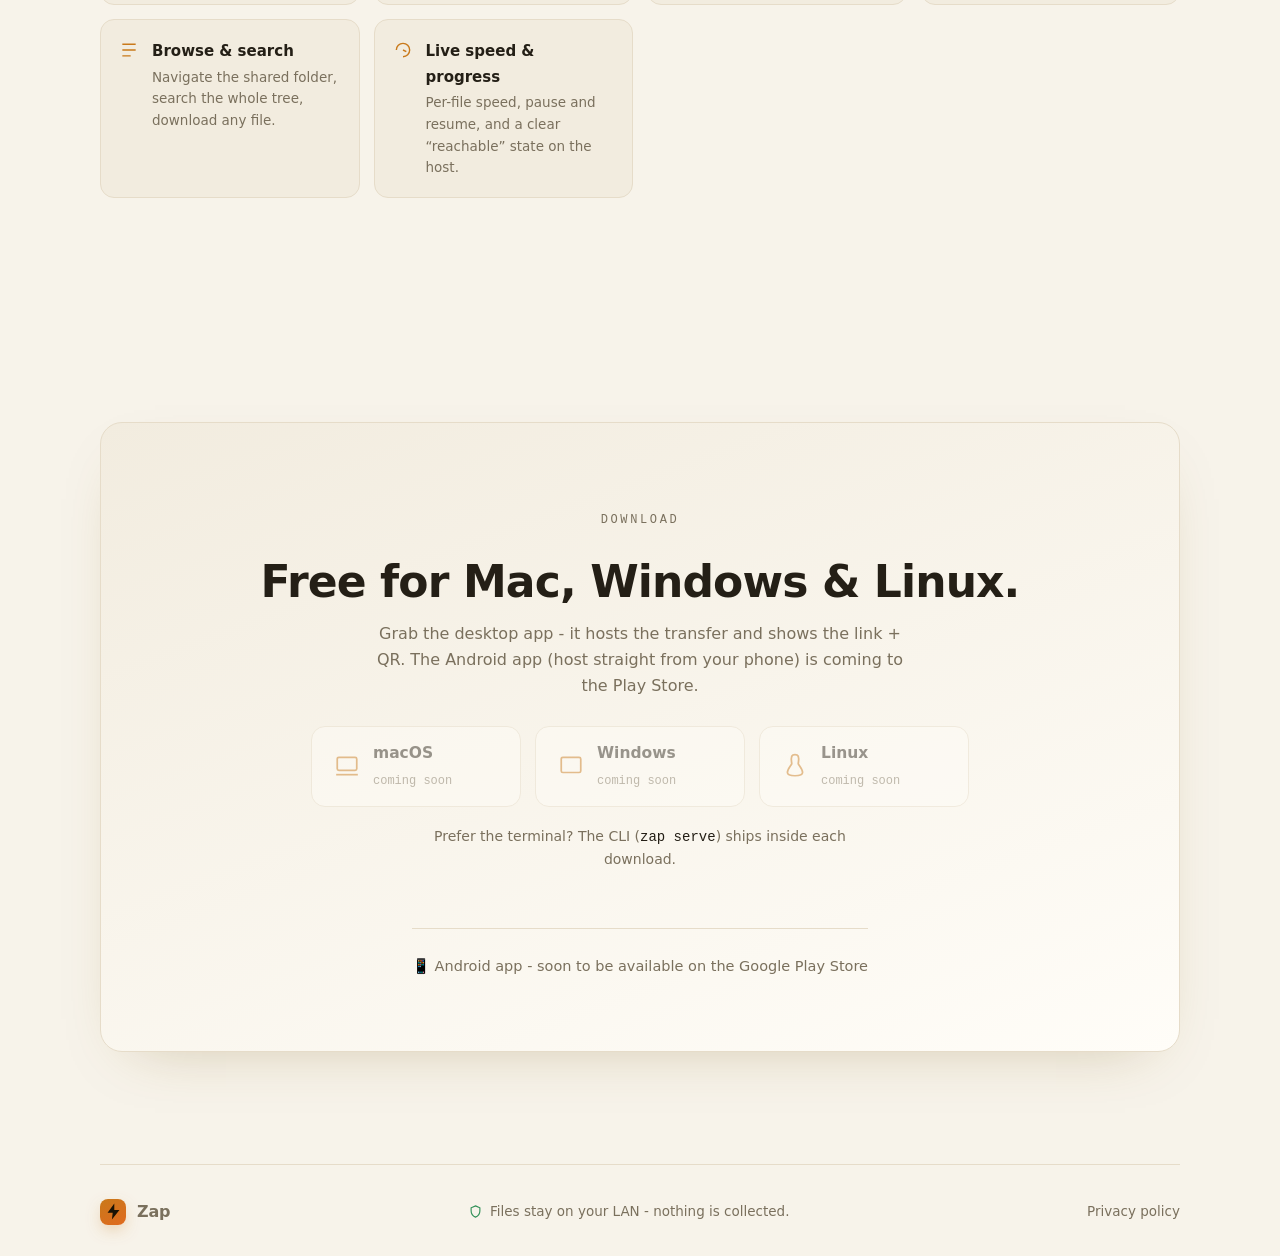
==== commit 7935f7f4: "chore(site): commit the macOS installer + graceful "coming soon" download buttons - site/download/za" ====
--- a/site/index.html
+++ b/site/index.html
@@ -3,8 +3,8 @@
 <head>
 <meta charset="utf-8">
 <meta name="viewport" content="width=device-width, initial-scale=1">
-<title>Zap — the cross-platform AirDrop that actually works</title>
-<meta name="description" content="Send files between Android, Mac, Windows and Linux over your own Wi-Fi. No app on the other device — just open a link. No cloud, no accounts, no flaky discovery.">
+<title>Zap - the cross-platform AirDrop that actually works</title>
+<meta name="description" content="Move huge files between Android, Mac, Windows and Linux over your own Wi-Fi at full local speed. No app on the other device, no cloud, no accounts.">
 <style>
   /* ---- Tokens: warm, amber-biased dark; light theme mirrors it ---- */
   :root {
@@ -204,6 +204,7 @@
   .dlbtn svg { width: 26px; height: 26px; color: var(--accent); flex: none; }
   .dlbtn b { display: block; font-size: 15.5px; font-weight: 650; }
   .dlbtn em { font-style: normal; color: var(--muted); font-size: 12px; font-family: ui-monospace, Menlo, monospace; }
+  .dlbtn.unavail { opacity: .45; pointer-events: none; }
   .cli-note { color: var(--muted); font-size: 14px; margin: 0 auto 4px; }
   .cli-note .mono { color: var(--ink); }
   .android-line { display: inline-flex; flex-wrap: wrap; gap: 14px; align-items: center; justify-content: center;
@@ -239,10 +240,10 @@
 <main>
   <section class="wrap hero">
     <p class="eyebrow">Local file transfer · no cloud</p>
-    <h1>The cross-platform AirDrop<br>that <span class="glow">actually works.</span></h1>
-    <p class="lede">Move files between Android, Mac, Windows and Linux over your own Wi-Fi.
-      The other device just opens a link — <b>no app to install</b>. No cloud, no accounts,
-      and none of the flaky auto-discovery that makes the free tools quietly fail.</p>
+    <h1>High speed <span style="white-space:nowrap">cross-platform</span> AirDrop<br>that <span class="glow">actually works.</span></h1>
+    <p class="lede">Move huge files between Android, Mac, Windows and Linux over your own Wi-Fi,
+      at full local speed. The other device just opens a link - <b>no app to install</b>.
+      No cloud, no accounts.</p>
     <div class="cta-row">
       <a class="btn btn-primary" href="#get">Download for free</a>
       <a class="btn btn-ghost" href="#how">See how it works</a>
@@ -268,7 +269,7 @@
     <div class="head">
       <p class="eyebrow">The problem</p>
       <h2>Every “easy” option leaves someone out.</h2>
-      <p>Sharing a file across a mixed set of devices is genuinely broken — and the tools
+      <p>Sharing a file across a mixed set of devices is genuinely broken - and the tools
         that promise to fix it lean on device discovery that home routers love to block.</p>
     </div>
     <div class="compare">
@@ -282,11 +283,11 @@
       </div>
       <div class="card">
         <div class="tool">LocalSend / Quick Share</div>
-        <div class="gap"><span class="x">✗</span> Rely on mDNS / multicast / BLE discovery — flaky on real Wi-Fi, so devices often just don’t find each other.</div>
+        <div class="gap"><span class="x">✗</span> Rely on mDNS / multicast / BLE discovery - flaky on real Wi-Fi, so devices often just don’t find each other.</div>
       </div>
       <div class="card win">
         <div class="tool"><span class="bolt" style="width:22px;height:22px;border-radius:6px"><svg viewBox="0 0 24 24" fill="#1a1204"><path d="M13 2 4.5 13.5H11l-1 8.5L19.5 10H13l0-8z"/></svg></span> Zap</div>
-        <div class="gap"><span class="yes">✓</span> Every platform. No discovery to fail — you open an explicit link or scan a QR.</div>
+        <div class="gap"><span class="yes">✓</span> Every platform. No discovery to fail - you open an explicit link or scan a QR.</div>
       </div>
     </div>
   </section>
@@ -300,12 +301,12 @@
       <div class="diff">
         <div class="ico"><svg viewBox="0 0 24 24" fill="none" stroke="currentColor" stroke-width="1.7"><path d="M4 7V5a1 1 0 0 1 1-1h2M20 7V5a1 1 0 0 0-1-1h-2M4 17v2a1 1 0 0 0 1 1h2M20 17v2a1 1 0 0 1-1 1h-2"/><rect x="8" y="8" width="8" height="8" rx="1"/></svg></div>
         <h3>No discovery layer</h3>
-        <p>Zap never relies on mDNS or Bluetooth — the #1 reason the free tools can’t see each other. You point a browser at a URL or scan a QR. That’s the whole reliability edge.</p>
+        <p>Zap never relies on mDNS or Bluetooth - the #1 reason the free tools can’t see each other. You point a browser at a URL or scan a QR. That’s the whole reliability edge.</p>
       </div>
       <div class="diff">
         <div class="ico"><svg viewBox="0 0 24 24" fill="none" stroke="currentColor" stroke-width="1.7"><path d="M3 12a9 9 0 1 1 9 9"/><path d="M3 12h6M3 12l3-3M3 12l3 3"/></svg></div>
         <h3>No app on the receiver</h3>
-        <p>The other device opens a link in any browser and it just loads. Nothing to install, nothing to trust — which also means the person you send to discovers Zap on the spot.</p>
+        <p>The other device opens a link in any browser and it just loads. Nothing to install, nothing to trust - which also means the person you send to discovers Zap on the spot.</p>
       </div>
       <div class="diff">
         <div class="ico"><svg viewBox="0 0 24 24" fill="none" stroke="currentColor" stroke-width="1.7"><path d="M12 3l7 3v5c0 4.5-3 8-7 10-4-2-7-5.5-7-10V6z"/><path d="M9.5 12l1.8 1.8L15 10"/></svg></div>
@@ -329,7 +330,7 @@
       <div class="step">
         <span class="n">02</span>
         <h3>Open the link on the other</h3>
-        <p>Same Wi-Fi, any browser — or scan the QR to skip the password entirely.</p>
+        <p>Same Wi-Fi, any browser - or scan the QR to skip the password entirely.</p>
       </div>
       <div class="step">
         <span class="n">03</span>
@@ -345,10 +346,10 @@
       <h2>Built for real files on real Wi-Fi.</h2>
     </div>
     <div class="feats">
-      <div class="feat"><span class="fi"><svg viewBox="0 0 24 24" fill="none" stroke="currentColor" stroke-width="1.7"><path d="M12 3v12m0 0 4-4m-4 4-4-4M5 21h14"/></svg></span><div><b>Resumable big files</b><span>Kill Wi-Fi mid 5 GB transfer — it picks up where it left off, byte-exact and verified.</span></div></div>
+      <div class="feat"><span class="fi"><svg viewBox="0 0 24 24" fill="none" stroke="currentColor" stroke-width="1.7"><path d="M12 3v12m0 0 4-4m-4 4-4-4M5 21h14"/></svg></span><div><b>Resumable big files</b><span>Kill Wi-Fi mid 5 GB transfer - it picks up where it left off, byte-exact and verified.</span></div></div>
       <div class="feat"><span class="fi"><svg viewBox="0 0 24 24" fill="none" stroke="currentColor" stroke-width="1.7"><path d="M3 7a1 1 0 0 1 1-1h5l2 2h8a1 1 0 0 1 1 1v9a1 1 0 0 1-1 1H4a1 1 0 0 1-1-1z"/></svg></span><div><b>Whole folders</b><span>Send a folder with its structure intact, or grab one back as a single zip.</span></div></div>
       <div class="feat"><span class="fi"><svg viewBox="0 0 24 24" fill="none" stroke="currentColor" stroke-width="1.7"><rect x="3" y="3" width="7" height="7" rx="1"/><rect x="14" y="3" width="7" height="7" rx="1"/><rect x="3" y="14" width="7" height="7" rx="1"/><path d="M14 14h3v3m4 0v4m-7 0h3"/></svg></span><div><b>Scan-to-pair</b><span>A QR carries a one-time key, so a secured server needs no password typed in.</span></div></div>
-      <div class="feat"><span class="fi"><svg viewBox="0 0 24 24" fill="none" stroke="currentColor" stroke-width="1.7"><path d="M6 10V8a6 6 0 0 1 12 0v2"/><rect x="4" y="10" width="16" height="10" rx="2"/></svg></span><div><b>Optional password</b><span>Flip on a login when you’re on shared Wi-Fi and want a gate — no cloud account involved.</span></div></div>
+      <div class="feat"><span class="fi"><svg viewBox="0 0 24 24" fill="none" stroke="currentColor" stroke-width="1.7"><path d="M6 10V8a6 6 0 0 1 12 0v2"/><rect x="4" y="10" width="16" height="10" rx="2"/></svg></span><div><b>Optional password</b><span>Flip on a login when you’re on shared Wi-Fi and want a gate - no cloud account involved.</span></div></div>
       <div class="feat"><span class="fi"><svg viewBox="0 0 24 24" fill="none" stroke="currentColor" stroke-width="1.7"><path d="M4 5h16M4 12h16M4 19h10"/></svg></span><div><b>Browse &amp; search</b><span>Navigate the shared folder, search the whole tree, download any file.</span></div></div>
       <div class="feat"><span class="fi"><svg viewBox="0 0 24 24" fill="none" stroke="currentColor" stroke-width="1.7"><path d="M12 20a8 8 0 1 0-8-8"/><path d="M12 12l4 2"/></svg></span><div><b>Live speed &amp; progress</b><span>Per-file speed, pause and resume, and a clear “reachable” state on the host.</span></div></div>
     </div>
@@ -358,7 +359,7 @@
     <div class="band">
       <p class="eyebrow" style="justify-content:center">Download</p>
       <h2>Free for Mac, Windows &amp; Linux.</h2>
-      <p>Grab the desktop app — it hosts the transfer and shows the link + QR. The Android
+      <p>Grab the desktop app - it hosts the transfer and shows the link + QR. The Android
         app (host straight from your phone) is coming to the Play Store.</p>
       <!-- Download links point at files you place next to this page under /download.
            Build them locally (scripts/build-dist.sh → dist/) or from a tagged CI release. -->
@@ -378,7 +379,7 @@
       </div>
       <p class="cli-note">Prefer the terminal? The CLI (<span class="mono">zap serve</span>) ships inside each download.</p>
       <div class="android-line">
-        <span>📱 Android app — coming to the Play Store</span>
+        <span>📱 Android app - soon to be available on the Google Play Store</span>
       </div>
     </div>
   </section>
@@ -390,7 +391,7 @@
       <span class="bolt" style="width:26px;height:26px;border-radius:8px"><svg viewBox="0 0 24 24" fill="#1a1204"><path d="M13 2 4.5 13.5H11l-1 8.5L19.5 10H13l0-8z"/></svg></span>
       Zap
     </div>
-    <span class="priv"><svg viewBox="0 0 24 24" fill="none" stroke="currentColor" stroke-width="1.8"><path d="M12 3l7 3v5c0 4.5-3 8-7 10-4-2-7-5.5-7-10V6z"/></svg> Files stay on your LAN — nothing is collected.</span>
+    <span class="priv"><svg viewBox="0 0 24 24" fill="none" stroke="currentColor" stroke-width="1.8"><path d="M12 3l7 3v5c0 4.5-3 8-7 10-4-2-7-5.5-7-10V6z"/></svg> Files stay on your LAN - nothing is collected.</span>
     <a href="privacy.html">Privacy policy</a>
   </div>
 </footer>
@@ -403,6 +404,19 @@
       if (t) document.documentElement.setAttribute("data-theme", t);
     } catch (e) {}
   })();
+
+  // Any installer that isn't present yet becomes a disabled "coming soon" button,
+  // so the page adapts to whichever builds have been uploaded.
+  document.querySelectorAll(".dlbtn").forEach(async (a) => {
+    try {
+      const res = await fetch(a.getAttribute("href"), { method: "HEAD" });
+      if (res.ok) return;
+    } catch (e) {}
+    a.classList.add("unavail");
+    a.removeAttribute("href");
+    const em = a.querySelector("em");
+    if (em) em.textContent = "coming soon";
+  });
 </script>
 </body>
 </html>
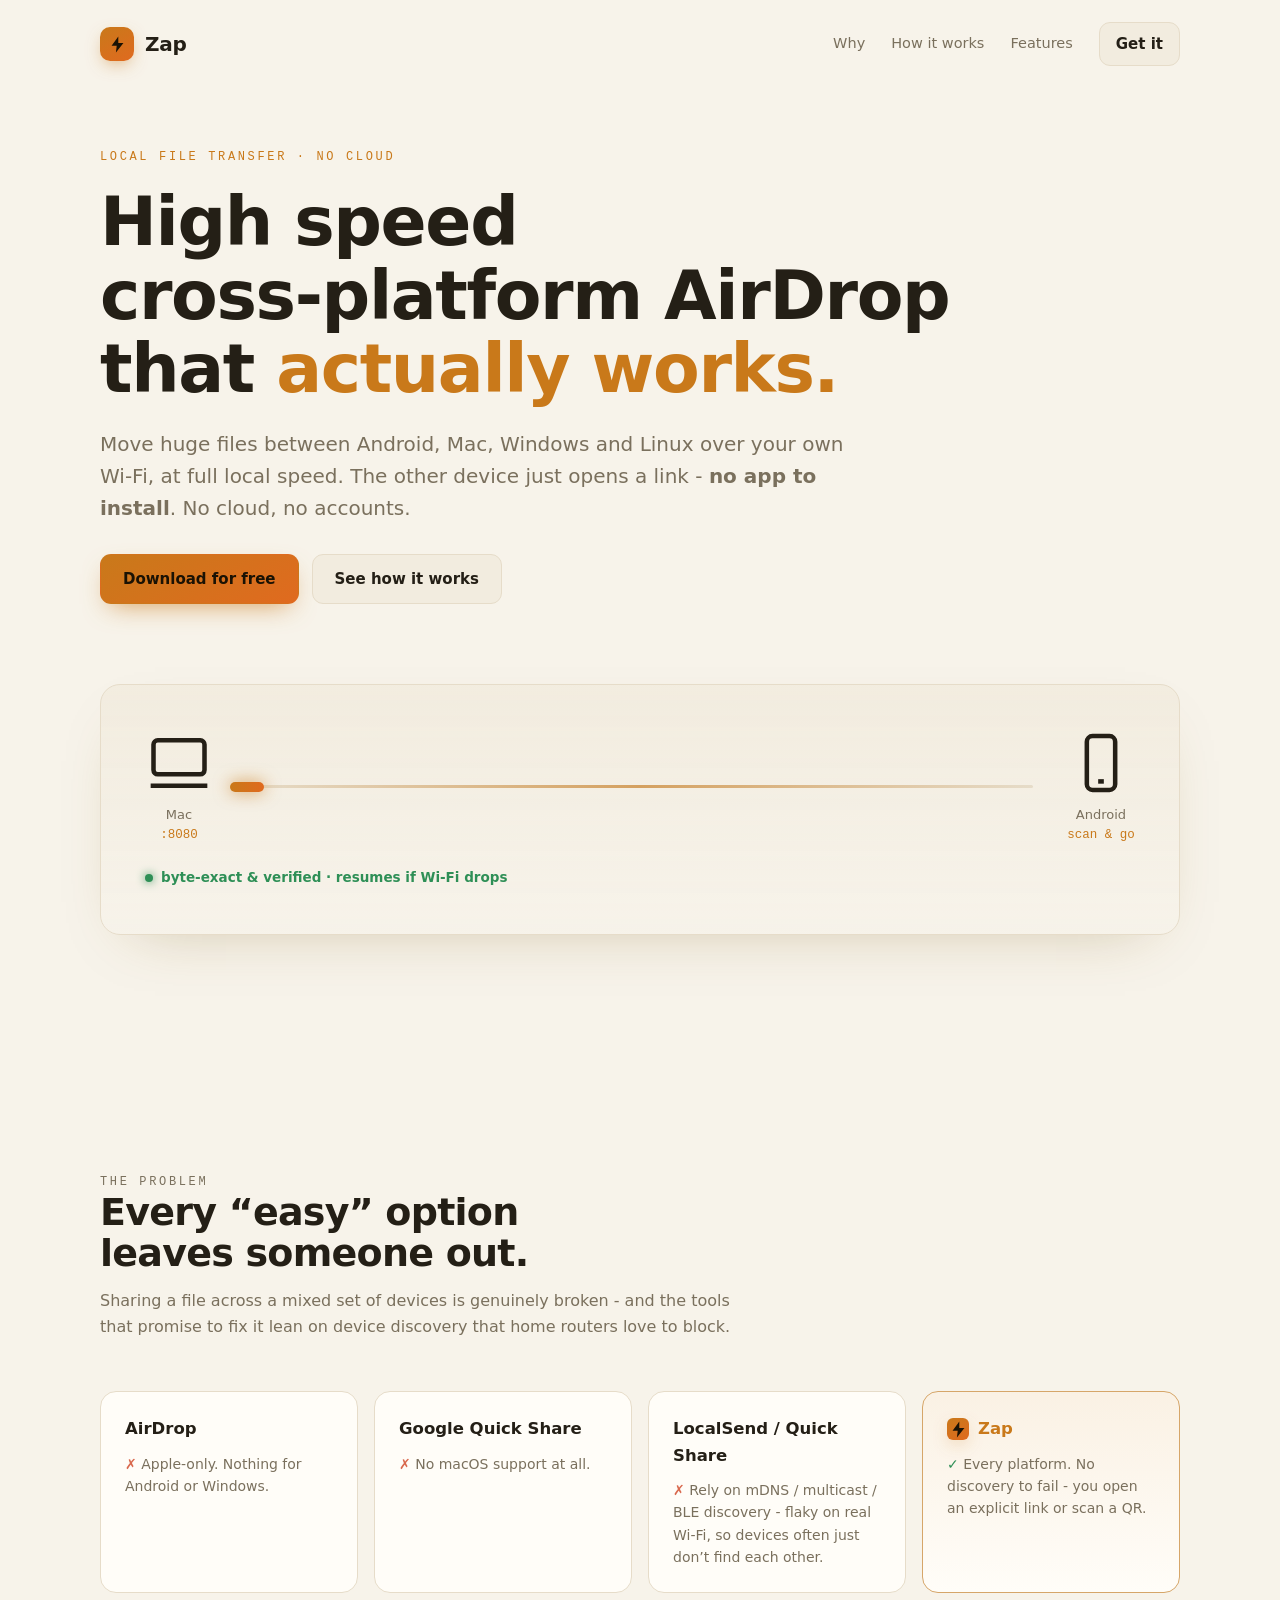
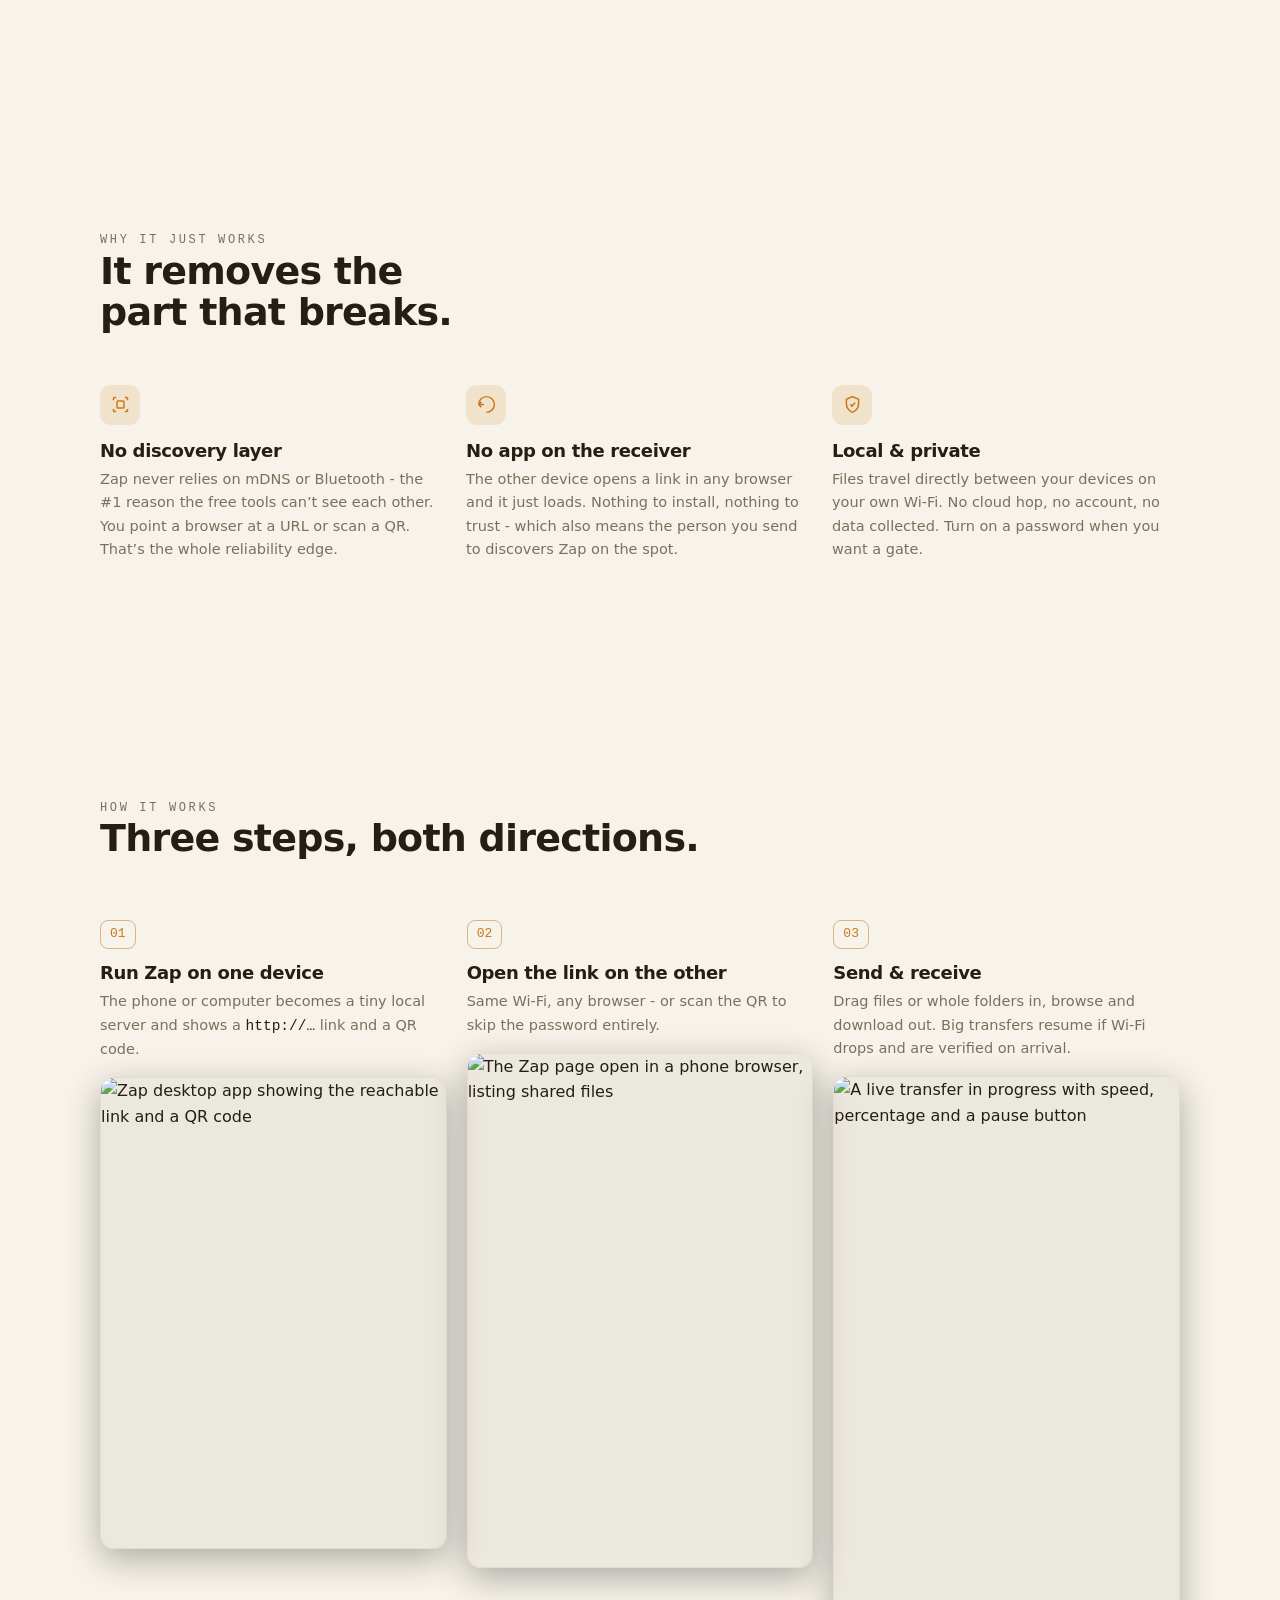
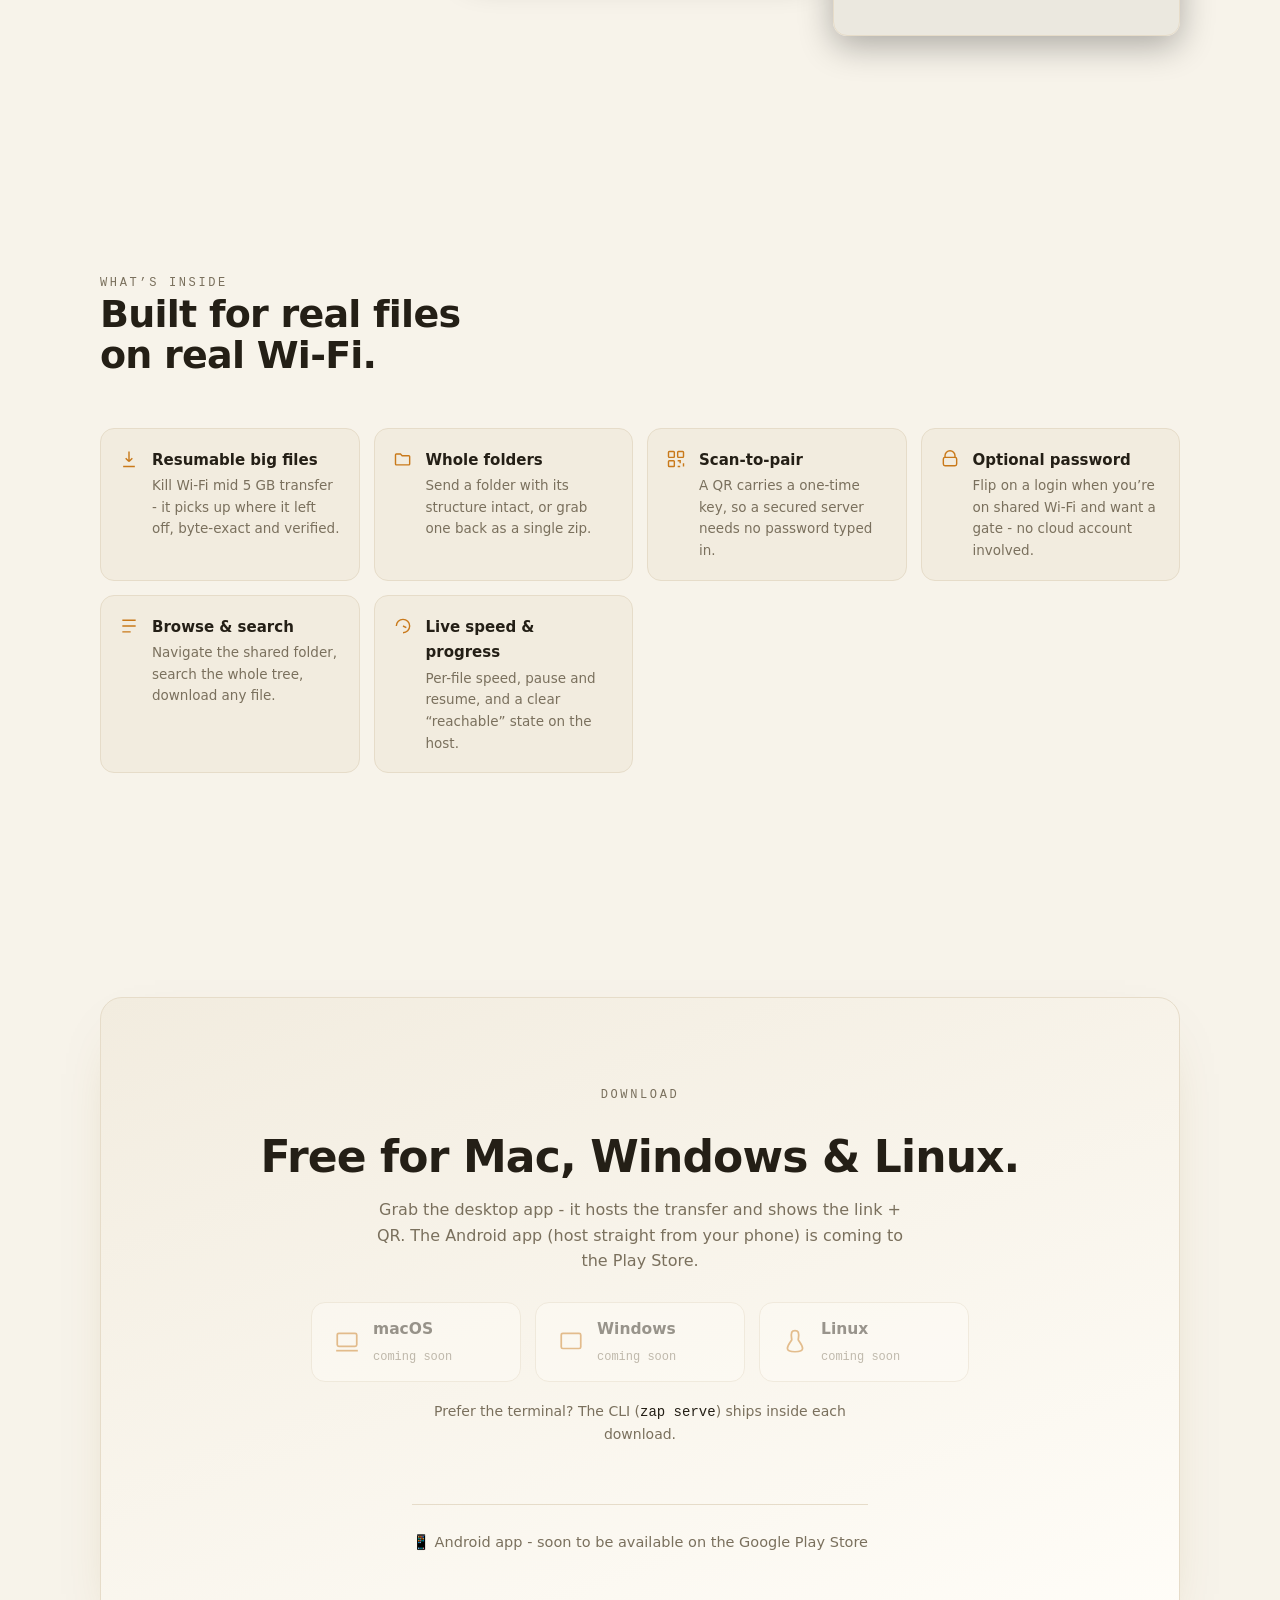
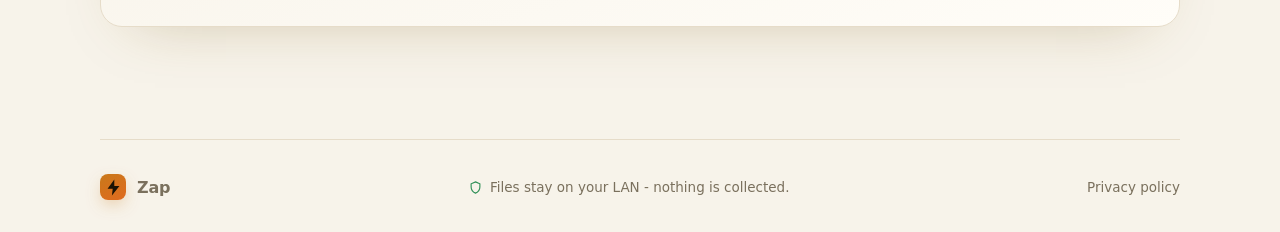
==== commit 857ed1b8: "feat(site): add favicon (bolt in amber square) + apple-touch icon The tab showed no icon. Add favico" ====
--- a/site/index.html
+++ b/site/index.html
@@ -5,6 +5,9 @@
 <meta name="viewport" content="width=device-width, initial-scale=1">
 <title>Zap - the cross-platform AirDrop that actually works</title>
 <meta name="description" content="Move huge files between Android, Mac, Windows and Linux over your own Wi-Fi at full local speed. No app on the other device, no cloud, no accounts.">
+<link rel="icon" type="image/svg+xml" href="favicon.svg">
+<link rel="apple-touch-icon" href="apple-touch-icon.png">
+<meta name="theme-color" content="#f5a623">
 <style>
   /* ---- Tokens: warm, amber-biased dark; light theme mirrors it ---- */
   :root {
@@ -171,6 +174,12 @@
   .step h3 { font-size: 18px; margin-bottom: 8px; }
   .step p { color: var(--muted); font-size: 14.5px; margin: 0; }
   .step .mono { color: var(--ink); }
+  .step .shot {
+    display: block; margin-top: 16px; border-radius: 14px; overflow: hidden;
+    border: 1px solid var(--line); box-shadow: 0 10px 34px rgba(0,0,0,.30);
+    background: color-mix(in srgb, var(--ink) 5%, transparent);
+  }
+  .step .shot img { display: block; width: 100%; height: auto; }
 
   /* ---- Features ---- */
   .feats { display: grid; grid-template-columns: repeat(auto-fit, minmax(250px, 1fr)); gap: 14px; }
@@ -326,16 +335,19 @@
         <span class="n">01</span>
         <h3>Run Zap on one device</h3>
         <p>The phone or computer becomes a tiny local server and shows a <span class="mono">http://…</span> link and a QR code.</p>
+        <span class="shot"><img src="screens/step1-server.png" alt="Zap desktop app showing the reachable link and a QR code" loading="lazy" width="880" height="1200"></span>
       </div>
       <div class="step">
         <span class="n">02</span>
         <h3>Open the link on the other</h3>
         <p>Same Wi-Fi, any browser - or scan the QR to skip the password entirely.</p>
+        <span class="shot"><img src="screens/step2-client.png" alt="The Zap page open in a phone browser, listing shared files" loading="lazy" width="780" height="1162"></span>
       </div>
       <div class="step">
         <span class="n">03</span>
         <h3>Send &amp; receive</h3>
         <p>Drag files or whole folders in, browse and download out. Big transfers resume if Wi-Fi drops and are verified on arrival.</p>
+        <span class="shot"><img src="screens/step3-transfer.png" alt="A live transfer in progress with speed, percentage and a pause button" loading="lazy" width="780" height="1264"></span>
       </div>
     </div>
   </section>
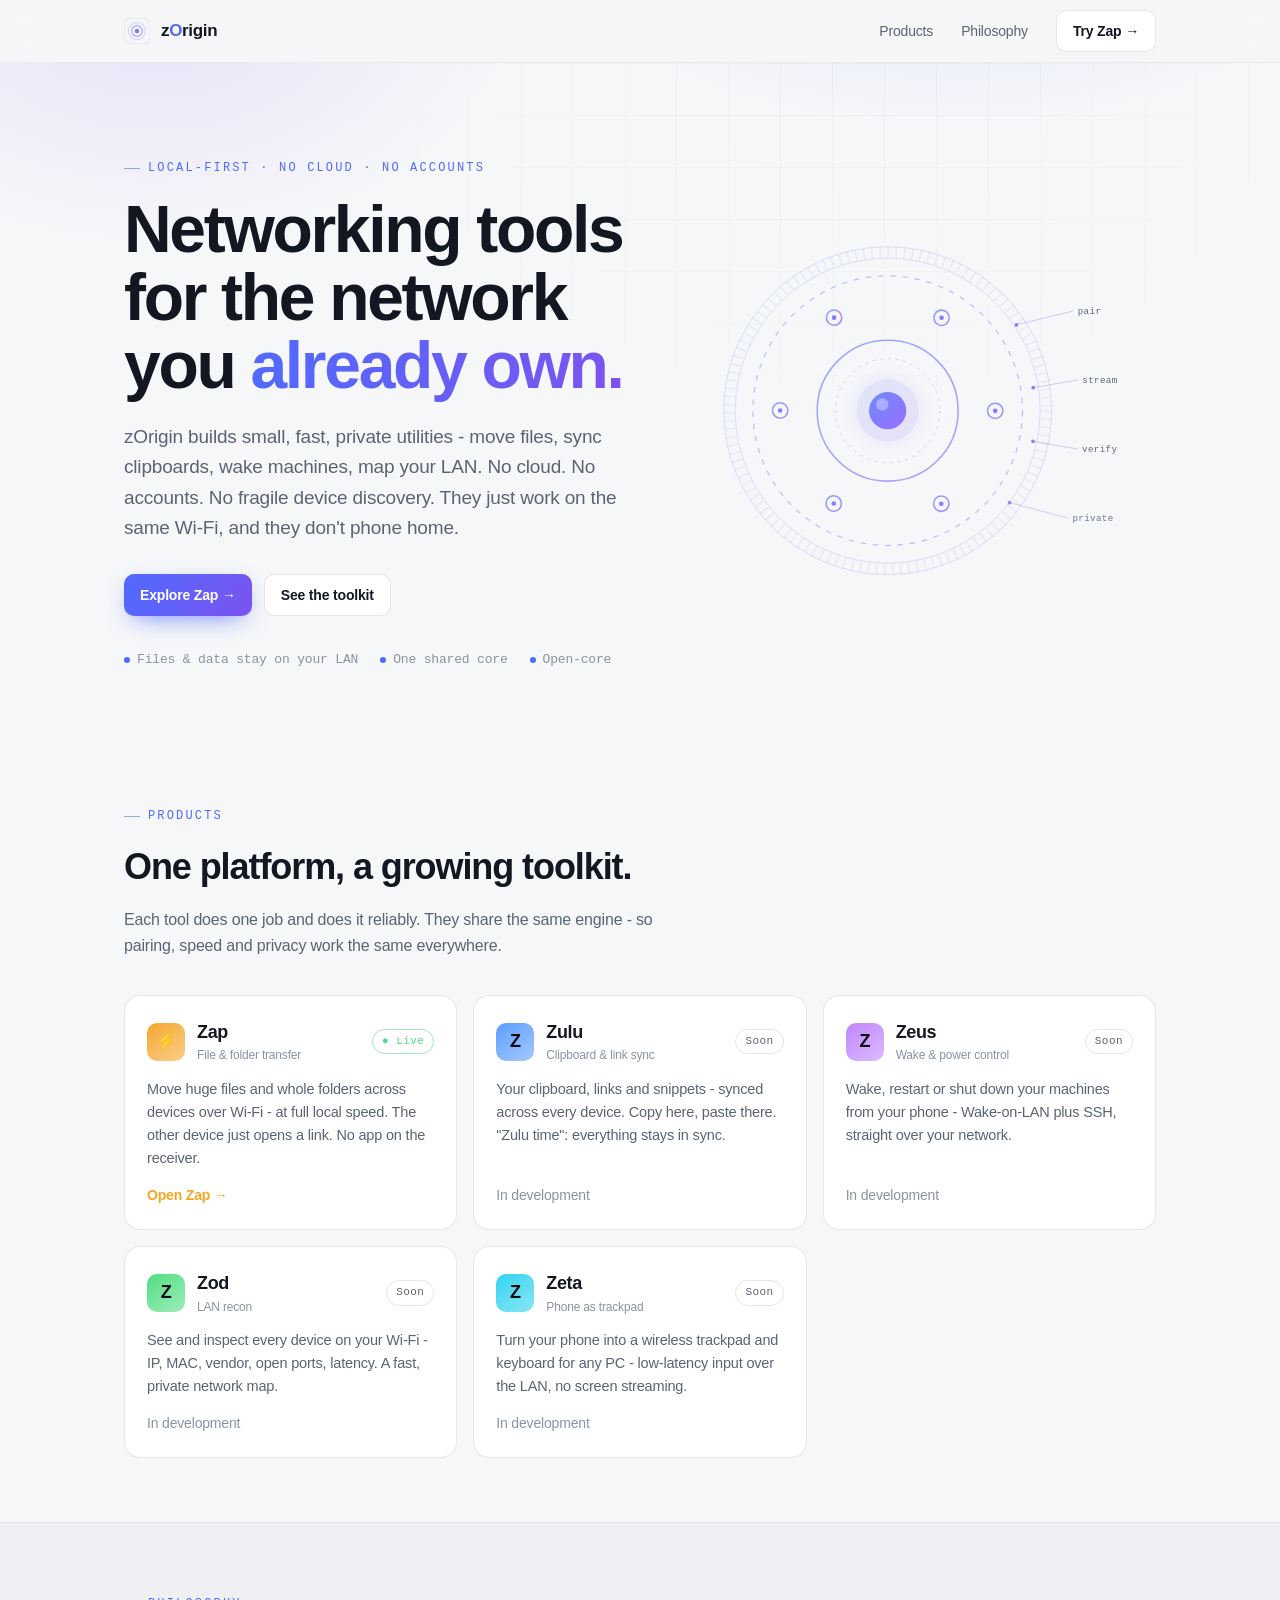
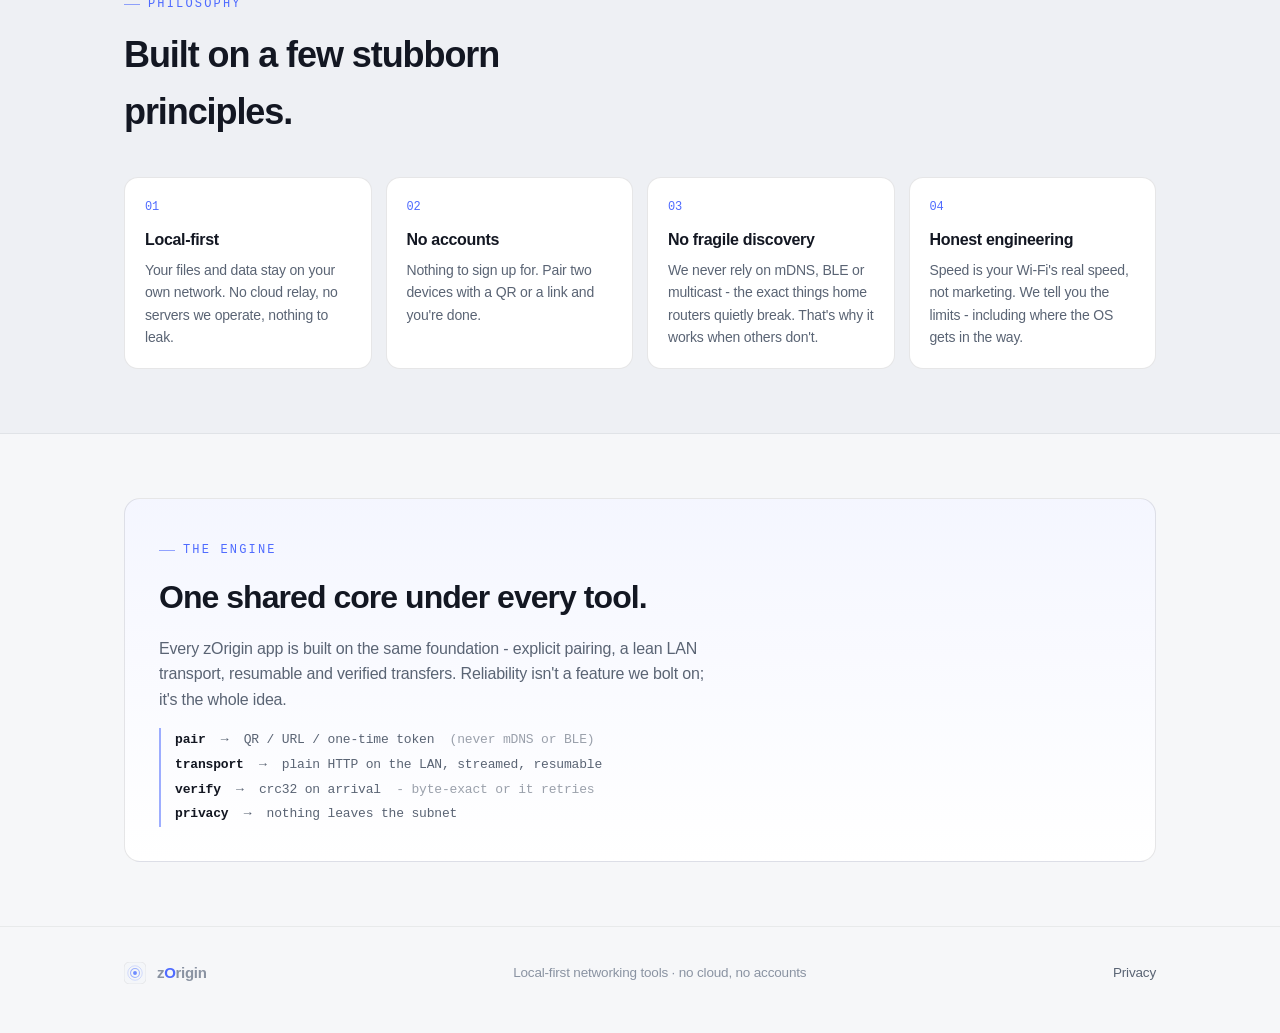
==== commit 9c8a87df: "feat(site): animate zOrigin landing (anime.js) + de-emphasize Rust - Vendor anime.js v3.2.2 (site/an" ====
--- a/site/index.html
+++ b/site/index.html
@@ -3,432 +3,477 @@
 <head>
 <meta charset="utf-8">
 <meta name="viewport" content="width=device-width, initial-scale=1">
-<title>Zap - the cross-platform AirDrop that actually works</title>
-<meta name="description" content="Move huge files between Android, Mac, Windows and Linux over your own Wi-Fi at full local speed. No app on the other device, no cloud, no accounts.">
+<title>zOrigin - local-first networking tools</title>
+<meta name="description" content="zOrigin builds small, fast, private networking utilities - file transfer, clipboard sync, wake-on-LAN, LAN recon. No cloud, no accounts, no fragile discovery. They just work on the same Wi-Fi.">
 <link rel="icon" type="image/svg+xml" href="favicon.svg">
 <link rel="apple-touch-icon" href="apple-touch-icon.png">
-<meta name="theme-color" content="#f5a623">
+<meta name="theme-color" content="#0a0c11">
+<script>if(!matchMedia('(prefers-reduced-motion:reduce)').matches)document.documentElement.classList.add('anim');</script>
 <style>
-  /* ---- Tokens: warm, amber-biased dark; light theme mirrors it ---- */
   :root {
-    --ground:  #12100c;
-    --ground-2:#1a1610;
-    --card:    #201b13;
-    --line:    #322a1e;
-    --ink:     #f5efe4;
-    --muted:   #a89f8d;
-    --accent:  #f5a623;
-    --accent-2:#ff8c42;
-    --ok:      #45b374;
-    --shadow:  0 22px 60px -30px rgba(0,0,0,.8);
-    color-scheme: dark;
+    --bg:#0a0c11; --bg2:#0e1118; --panel:#12151d; --panel2:#171b25;
+    --line:rgba(255,255,255,.09); --line-2:rgba(255,255,255,.055);
+    --text:#e9ebf0; --muted:#8b93a1; --dim:#5c6472;
+    --accent:#6d8bff; --accent-2:#9b6dff;
+    --amber:#f5a623; --z-zulu:#5b9dff; --z-zeus:#c084fc; --z-zod:#4ade80; --z-zeta:#22d3ee;
+    --radius:16px;
   }
   @media (prefers-color-scheme: light) {
     :root {
-      --ground:  #f7f3ea;
-      --ground-2:#f2ecdf;
-      --card:    #fffdf8;
-      --line:    #e6dcc9;
-      --ink:     #241f16;
-      --muted:   #7a705d;
-      --accent:  #c9791a;
-      --accent-2:#e06a1f;
-      --ok:      #2e8f56;
-      --shadow:  0 22px 60px -34px rgba(120,90,20,.35);
-      color-scheme: light;
+      --bg:#f6f7f9; --bg2:#eef0f4; --panel:#ffffff; --panel2:#f4f6f9;
+      --line:rgba(12,16,24,.10); --line-2:rgba(12,16,24,.06);
+      --text:#131722; --muted:#5a6474; --dim:#8a93a2;
+      --accent:#4f6bff; --accent-2:#7c53f0;
     }
   }
-  :root[data-theme="dark"] {
-    --ground:#12100c; --ground-2:#1a1610; --card:#201b13; --line:#322a1e;
-    --ink:#f5efe4; --muted:#a89f8d; --accent:#f5a623; --accent-2:#ff8c42; --ok:#45b374;
-    --shadow:0 22px 60px -30px rgba(0,0,0,.8); color-scheme: dark;
-  }
-  :root[data-theme="light"] {
-    --ground:#f7f3ea; --ground-2:#f2ecdf; --card:#fffdf8; --line:#e6dcc9;
-    --ink:#241f16; --muted:#7a705d; --accent:#c9791a; --accent-2:#e06a1f; --ok:#2e8f56;
-    --shadow:0 22px 60px -34px rgba(120,90,20,.35); color-scheme: light;
-  }
-
-  * { box-sizing: border-box; }
-  html { -webkit-text-size-adjust: 100%; scroll-behavior: smooth; }
-  @media (prefers-reduced-motion: reduce) { html { scroll-behavior: auto; } }
+  * { box-sizing:border-box; margin:0; padding:0; }
+  html { scroll-behavior:smooth; }
   body {
-    margin: 0;
-    background: var(--ground);
-    color: var(--ink);
-    font-family: ui-sans-serif, system-ui, -apple-system, "Segoe UI", Roboto, sans-serif;
-    line-height: 1.6;
-    -webkit-font-smoothing: antialiased;
-  }
-  .mono { font-family: ui-monospace, "SF Mono", Menlo, "Cascadia Code", monospace; }
-  .wrap { width: min(1080px, 92vw); margin-inline: auto; }
-  a { color: inherit; }
-  h1, h2, h3 { text-wrap: balance; line-height: 1.08; margin: 0; letter-spacing: -.02em; }
-  section { padding: clamp(56px, 9vw, 112px) 0; }
+    background:var(--bg); color:var(--text);
+    font:16px/1.6 -apple-system,BlinkMacSystemFont,"Segoe UI",Inter,Roboto,Helvetica,Arial,sans-serif;
+    -webkit-font-smoothing:antialiased; letter-spacing:-0.011em;
+  }
+  .mono { font-family:ui-monospace,"SF Mono",SFMono-Regular,Menlo,Consolas,monospace; }
+  .wrap { max-width:1080px; margin:0 auto; padding:0 24px; }
+  a { color:inherit; text-decoration:none; }
   .eyebrow {
-    font-family: ui-monospace, Menlo, monospace; font-size: 12px; letter-spacing: .22em;
-    text-transform: uppercase; color: var(--accent); margin: 0 0 18px;
-  }
-  .lede { color: var(--muted); font-size: clamp(16px, 2vw, 19px); max-width: 60ch; }
-
-  /* ---- Top bar ---- */
-  .bar { display: flex; align-items: center; justify-content: space-between; padding: 22px 0; }
-  .brand { display: flex; align-items: center; gap: 11px; font-weight: 750; font-size: 20px; letter-spacing: -.01em; }
-  .bolt {
-    width: 34px; height: 34px; border-radius: 10px; display: grid; place-items: center;
-    background: linear-gradient(150deg, var(--accent), var(--accent-2));
-    box-shadow: 0 6px 18px -6px color-mix(in srgb, var(--accent) 70%, transparent);
-  }
-  .bolt svg { width: 19px; height: 19px; }
-  .nav { display: flex; gap: 26px; align-items: center; font-size: 14.5px; color: var(--muted); }
-  .nav a { text-decoration: none; }
-  .nav a:hover { color: var(--ink); }
-  @media (max-width: 620px) { .nav .hide-sm { display: none; } }
-
+    font-family:ui-monospace,"SF Mono",Menlo,monospace; font-size:12px; letter-spacing:.18em;
+    text-transform:uppercase; color:var(--accent); display:inline-flex; gap:8px; align-items:center;
+  }
+  .eyebrow::before { content:""; width:16px; height:1px; background:var(--accent); opacity:.6; }
+
+  /* ---- Nav ---- */
+  nav {
+    position:sticky; top:0; z-index:20; backdrop-filter:blur(12px);
+    background:color-mix(in srgb, var(--bg) 78%, transparent);
+    border-bottom:1px solid var(--line-2);
+  }
+  .nav-in { display:flex; align-items:center; justify-content:space-between; height:62px; }
+  .brand { display:flex; align-items:center; gap:11px; font-weight:600; font-size:17px; letter-spacing:-0.02em; }
+  .brand .mk { width:26px; height:26px; flex:none; }
+  .brand b { font-weight:700; color:var(--accent); }
+  .nav-links { display:flex; align-items:center; gap:28px; font-size:14px; color:var(--muted); }
+  .nav-links a:hover { color:var(--text); }
   .btn {
-    display: inline-flex; align-items: center; gap: 8px; cursor: pointer;
-    font: inherit; font-weight: 650; font-size: 15px; text-decoration: none;
-    padding: 12px 22px; border-radius: 11px; border: 1px solid transparent;
-  }
+    display:inline-flex; align-items:center; gap:8px; font-size:14px; font-weight:560;
+    padding:9px 16px; border-radius:10px; border:1px solid var(--line);
+    background:var(--panel); color:var(--text); transition:.15s;
+  }
+  .btn:hover { border-color:color-mix(in srgb, var(--accent) 55%, var(--line)); transform:translateY(-1px); }
   .btn-primary {
-    color: #1a1204; background: linear-gradient(150deg, var(--accent), var(--accent-2));
-    box-shadow: 0 10px 26px -10px color-mix(in srgb, var(--accent) 72%, transparent);
-  }
-  .btn-primary:hover { filter: brightness(1.05); }
-  .btn-ghost { color: var(--ink); border-color: var(--line); background: var(--ground-2); }
-  .btn-ghost:hover { border-color: color-mix(in srgb, var(--accent) 55%, var(--line)); }
+    background:linear-gradient(120deg, var(--accent), var(--accent-2)); border:none; color:#fff;
+    box-shadow:0 8px 26px -10px var(--accent);
+  }
+  @media (max-width:640px){ .nav-links .hide-sm{ display:none; } }
 
   /* ---- Hero ---- */
-  .hero { padding-top: clamp(30px, 5vw, 60px); }
-  .hero h1 { font-size: clamp(38px, 6.4vw, 68px); font-weight: 780; }
-  .hero h1 .glow { color: var(--accent); }
-  .hero .lede { margin: 22px 0 30px; font-size: clamp(16px, 2.1vw, 20px); }
-  .cta-row { display: flex; flex-wrap: wrap; gap: 13px; align-items: center; }
-  .cta-note { color: var(--muted); font-size: 13px; }
-
-  /* ---- The transfer "wire": two devices + a travelling packet ---- */
-  .wire {
-    margin-top: clamp(44px, 7vw, 80px);
-    background: linear-gradient(180deg, var(--ground-2), transparent);
-    border: 1px solid var(--line); border-radius: 20px; padding: clamp(26px, 4vw, 44px);
-    box-shadow: var(--shadow);
-  }
-  .wire-track { display: grid; grid-template-columns: auto 1fr auto; align-items: center; gap: clamp(14px,3vw,34px); }
-  .node { text-align: center; color: var(--muted); font-size: 13px; }
-  .node svg { width: clamp(46px, 8vw, 68px); height: clamp(46px, 8vw, 68px); display: block; margin: 0 auto 8px; color: var(--ink); }
-  .node .mono { color: var(--accent); font-size: 12.5px; }
-  .beam { position: relative; height: 3px; border-radius: 3px; background: var(--line); overflow: visible; }
-  .beam::before {
-    content: ""; position: absolute; inset: 0; border-radius: 3px;
-    background: linear-gradient(90deg, transparent, color-mix(in srgb, var(--accent) 60%, transparent), transparent);
-  }
-  .pkt {
-    position: absolute; top: 50%; left: 0; width: 34px; height: 10px; transform: translate(-50%,-50%);
-    border-radius: 6px; background: linear-gradient(90deg, var(--accent), var(--accent-2));
-    box-shadow: 0 0 16px 1px color-mix(in srgb, var(--accent) 60%, transparent);
-    animation: fly 2.6s cubic-bezier(.55,0,.45,1) infinite;
-  }
-  @keyframes fly {
-    0% { left: 2%; opacity: 0; }
-    12% { opacity: 1; }
-    88% { opacity: 1; }
-    100% { left: 98%; opacity: 0; }
-  }
-  .verified { margin-top: 22px; display: inline-flex; align-items: center; gap: 8px; color: var(--ok); font-size: 13.5px; font-weight: 600; }
-  .verified .dot { width: 8px; height: 8px; border-radius: 50%; background: var(--ok); box-shadow: 0 0 10px var(--ok); }
-  @media (prefers-reduced-motion: reduce) { .pkt { animation: none; left: 50%; } }
-
-  /* ---- Generic section head ---- */
-  .head { max-width: 62ch; margin-bottom: clamp(30px, 5vw, 52px); }
-  .head h2 { font-size: clamp(26px, 3.6vw, 38px); font-weight: 740; }
-  .head p { color: var(--muted); margin: 14px 0 0; }
-
-  /* ---- Compare grid ---- */
-  .compare { display: grid; grid-template-columns: repeat(auto-fit, minmax(220px, 1fr)); gap: 16px; }
+  .hero { position:relative; padding:88px 0 64px; overflow:hidden; }
+  .hero::before {
+    content:""; position:absolute; inset:-40% 0 auto 0; height:660px; z-index:-1;
+    background:
+      radial-gradient(680px 420px at 74% 6%, color-mix(in srgb, var(--accent) 20%, transparent), transparent 70%),
+      radial-gradient(520px 360px at 12% 30%, color-mix(in srgb, var(--accent-2) 14%, transparent), transparent 70%);
+  }
+  .hero::after {
+    content:""; position:absolute; inset:0; z-index:-1; opacity:.5;
+    background-image:linear-gradient(var(--line-2) 1px, transparent 1px), linear-gradient(90deg, var(--line-2) 1px, transparent 1px);
+    background-size:52px 52px;
+    -webkit-mask-image:radial-gradient(760px 520px at 66% 6%, #000 0%, transparent 72%);
+            mask-image:radial-gradient(760px 520px at 66% 6%, #000 0%, transparent 72%);
+  }
+  .hero-grid { display:grid; grid-template-columns:1fr minmax(360px,460px); gap:44px; align-items:center; }
+  h1 { font-size:clamp(38px,6.4vw,66px); line-height:1.03; letter-spacing:-0.035em; font-weight:680; max-width:15ch; margin:18px 0 0; }
+  h1 .grad { background:linear-gradient(110deg, var(--accent), var(--accent-2)); -webkit-background-clip:text; background-clip:text; color:transparent; }
+  .lede { color:var(--muted); font-size:clamp(16px,2.1vw,19px); max-width:56ch; margin:22px 0 0; }
+  .cta { display:flex; flex-wrap:wrap; gap:12px; margin-top:30px; }
+  .meta-row { display:flex; flex-wrap:wrap; gap:8px 22px; margin-top:34px; color:var(--dim); font-size:13px; }
+  .meta-row span { display:inline-flex; align-items:center; gap:7px; }
+  .dot { width:6px; height:6px; border-radius:50%; background:var(--accent); }
+
+  /* ---- Hero assembly (animated) ---- */
+  .hero-visual { display:flex; justify-content:center; }
+  #assembly { width:100%; max-width:480px; height:auto; overflow:visible; transform-origin:center; }
+  #assembly g { transform-box:fill-box; transform-origin:center; }
+  @media (max-width:900px){
+    .hero { padding:64px 0 48px; }
+    .hero-grid { grid-template-columns:1fr; gap:26px; }
+    #assembly { max-width:340px; }
+  }
+
+  /* ---- Section head ---- */
+  section { padding:64px 0; }
+  .sec-head { max-width:60ch; margin-bottom:36px; }
+  .sec-head h2 { font-size:clamp(26px,3.6vw,36px); letter-spacing:-0.03em; font-weight:660; margin:12px 0 0; }
+  .sec-head p { color:var(--muted); margin-top:12px; }
+
+  /* ---- Products ---- */
+  .grid { display:grid; grid-template-columns:repeat(auto-fit,minmax(280px,1fr)); gap:16px; }
   .card {
-    background: var(--card); border: 1px solid var(--line); border-radius: 16px; padding: 24px;
-  }
-  .card .tool { font-weight: 700; font-size: 16.5px; display: flex; align-items: center; gap: 9px; }
-  .card .gap { color: var(--muted); font-size: 14px; margin-top: 10px; }
-  .x { color: #d9694e; font-weight: 700; }
-  .card.win { border-color: color-mix(in srgb, var(--accent) 55%, var(--line)); background: linear-gradient(180deg, color-mix(in srgb, var(--accent) 9%, var(--card)), var(--card)); }
-  .card.win .tool { color: var(--accent); }
-  .card.win .yes { color: var(--ok); font-weight: 700; }
-
-  /* ---- Differentiators ---- */
-  .diffs { display: grid; grid-template-columns: repeat(auto-fit, minmax(240px, 1fr)); gap: 18px; }
-  .diff h3 { font-size: 18px; font-weight: 700; margin-bottom: 8px; }
-  .diff p { color: var(--muted); font-size: 14.5px; margin: 0; }
-  .diff .ico { width: 40px; height: 40px; border-radius: 11px; display: grid; place-items: center; margin-bottom: 16px;
-    background: color-mix(in srgb, var(--accent) 14%, transparent); color: var(--accent); }
-  .diff .ico svg { width: 21px; height: 21px; }
-
-  /* ---- Steps (a real sequence, so numbered) ---- */
-  .steps { display: grid; grid-template-columns: repeat(auto-fit, minmax(240px, 1fr)); gap: 20px; counter-reset: step; }
-  .step { position: relative; padding-top: 8px; }
-  .step .n {
-    font-family: ui-monospace, Menlo, monospace; font-size: 13px; color: var(--accent);
-    border: 1px solid color-mix(in srgb, var(--accent) 40%, var(--line)); border-radius: 8px;
-    padding: 3px 9px; display: inline-block; margin-bottom: 14px;
-  }
-  .step h3 { font-size: 18px; margin-bottom: 8px; }
-  .step p { color: var(--muted); font-size: 14.5px; margin: 0; }
-  .step .mono { color: var(--ink); }
-  .step .shot {
-    display: block; margin-top: 16px; border-radius: 14px; overflow: hidden;
-    border: 1px solid var(--line); box-shadow: 0 10px 34px rgba(0,0,0,.30);
-    background: color-mix(in srgb, var(--ink) 5%, transparent);
-  }
-  .step .shot img { display: block; width: 100%; height: auto; }
-
-  /* ---- Features ---- */
-  .feats { display: grid; grid-template-columns: repeat(auto-fit, minmax(250px, 1fr)); gap: 14px; }
-  .feat { display: flex; gap: 13px; padding: 18px; border: 1px solid var(--line); border-radius: 14px; background: var(--ground-2); }
-  .feat .fi { color: var(--accent); flex: none; margin-top: 2px; }
-  .feat .fi svg { width: 20px; height: 20px; }
-  .feat b { font-weight: 650; font-size: 15px; }
-  .feat span { display: block; color: var(--muted); font-size: 13.5px; margin-top: 3px; }
-
-  /* ---- Platforms ---- */
-  .plats { display: flex; flex-wrap: wrap; gap: 12px; }
-  .plat { display: flex; align-items: center; gap: 9px; padding: 11px 18px; border: 1px solid var(--line); border-radius: 999px; background: var(--ground-2); font-size: 14.5px; }
-  .plat svg { width: 18px; height: 18px; color: var(--accent); }
-  .plat em { font-style: normal; color: var(--muted); font-size: 12.5px; }
-
-  /* ---- Final CTA ---- */
-  .final { text-align: center; }
-  .final .band {
-    background: linear-gradient(160deg, var(--ground-2), var(--card));
-    border: 1px solid var(--line); border-radius: 22px; padding: clamp(40px, 6vw, 72px);
-    box-shadow: var(--shadow);
-  }
-  .final h2 { font-size: clamp(28px, 4vw, 44px); font-weight: 760; }
-  .final p { color: var(--muted); max-width: 52ch; margin: 16px auto 28px; }
-  .final .cta-row { justify-content: center; }
-  .dl { display: flex; flex-wrap: wrap; gap: 14px; justify-content: center; margin: 8px 0 18px; }
-  .dlbtn { display: inline-flex; align-items: center; gap: 13px; text-decoration: none; color: var(--ink);
-    padding: 14px 22px; border-radius: 14px; border: 1px solid var(--line); background: var(--card);
-    min-width: 210px; text-align: left; transition: transform .12s ease, border-color .12s ease; }
-  .dlbtn:hover { border-color: color-mix(in srgb, var(--accent) 55%, var(--line)); transform: translateY(-1px); }
-  .dlbtn svg { width: 26px; height: 26px; color: var(--accent); flex: none; }
-  .dlbtn b { display: block; font-size: 15.5px; font-weight: 650; }
-  .dlbtn em { font-style: normal; color: var(--muted); font-size: 12px; font-family: ui-monospace, Menlo, monospace; }
-  .dlbtn.unavail { opacity: .45; pointer-events: none; }
-  .cli-note { color: var(--muted); font-size: 14px; margin: 0 auto 4px; }
-  .cli-note .mono { color: var(--ink); }
-  .android-line { display: inline-flex; flex-wrap: wrap; gap: 14px; align-items: center; justify-content: center;
-    margin-top: 30px; padding-top: 26px; border-top: 1px solid var(--line); color: var(--muted); font-size: 14.5px; }
+    position:relative; border:1px solid var(--line); background:var(--panel); border-radius:var(--radius);
+    padding:22px; display:flex; flex-direction:column; gap:12px; transition:.18s; overflow:hidden;
+  }
+  .card::before { content:""; position:absolute; inset:0 0 auto 0; height:2px; background:var(--c,var(--accent)); opacity:.0; transition:.18s; }
+  .card:hover { border-color:color-mix(in srgb, var(--c,var(--accent)) 45%, var(--line)); transform:translateY(-3px); }
+  .card:hover::before { opacity:.9; }
+  .card.soon { opacity:.9; }
+  .card-top { display:flex; align-items:center; gap:12px; }
+  .mk-sq {
+    width:38px; height:38px; border-radius:10px; flex:none; display:grid; place-items:center;
+    font-weight:750; font-size:18px; letter-spacing:-0.03em; color:#0a0c11;
+    background:linear-gradient(145deg, var(--c,var(--accent)), color-mix(in srgb, var(--c,var(--accent)) 55%, #ffffff));
+  }
+  .card h3 { font-size:18px; letter-spacing:-0.02em; font-weight:640; }
+  .card .role { font-size:12px; color:var(--dim); }
+  .card p { color:var(--muted); font-size:14.5px; flex:1; }
+  .pill {
+    font-family:ui-monospace,Menlo,monospace; font-size:11px; letter-spacing:.04em; padding:3px 9px; border-radius:999px;
+    border:1px solid var(--line); color:var(--muted); white-space:nowrap;
+  }
+  .pill.live { color:var(--z-zod); border-color:color-mix(in srgb, var(--z-zod) 40%, var(--line)); }
+  .pill.live::before { content:"● "; }
+  .card-foot { display:flex; align-items:center; justify-content:space-between; margin-top:2px; }
+  .card-link { font-size:14px; font-weight:560; color:var(--c,var(--accent)); display:inline-flex; gap:6px; align-items:center; }
+  .card.soon .card-link { color:var(--dim); font-weight:500; }
+
+  /* ---- Philosophy ---- */
+  .band { background:var(--bg2); border-top:1px solid var(--line-2); border-bottom:1px solid var(--line-2); }
+  .principles { display:grid; grid-template-columns:repeat(auto-fit,minmax(230px,1fr)); gap:14px; }
+  .principle { border:1px solid var(--line); background:var(--panel); border-radius:14px; padding:20px; }
+  .principle .n { font-family:ui-monospace,Menlo,monospace; font-size:12px; color:var(--accent); }
+  .principle h4 { font-size:16px; margin:10px 0 6px; letter-spacing:-0.02em; }
+  .principle p { color:var(--muted); font-size:14px; }
+
+  /* ---- Engine ---- */
+  .engine { border:1px solid var(--line); background:
+      linear-gradient(180deg, color-mix(in srgb,var(--accent) 6%, var(--panel)), var(--panel));
+      border-radius:var(--radius); padding:34px; }
+  .engine .code { font-family:ui-monospace,Menlo,monospace; font-size:13px; color:var(--muted); margin-top:16px;
+      border-left:2px solid color-mix(in srgb,var(--accent) 55%, transparent); padding-left:14px; line-height:1.9; }
+  .engine .code b { color:var(--text); font-weight:600; }
 
   /* ---- Footer ---- */
-  footer { border-top: 1px solid var(--line); padding: 34px 0; color: var(--muted); font-size: 13.5px; }
-  .foot { display: flex; flex-wrap: wrap; gap: 16px; align-items: center; justify-content: space-between; }
-  .foot a { color: var(--muted); text-decoration: none; }
-  .foot a:hover { color: var(--accent); }
-  .priv { display: inline-flex; align-items: center; gap: 7px; }
-  .priv svg { width: 15px; height: 15px; color: var(--ok); }
-
-  :focus-visible { outline: 2px solid var(--accent); outline-offset: 3px; border-radius: 6px; }
+  footer { border-top:1px solid var(--line-2); padding:34px 0 48px; color:var(--dim); font-size:13.5px; }
+  .foot { display:flex; flex-wrap:wrap; align-items:center; justify-content:space-between; gap:14px; }
+  .foot a { color:var(--muted); } .foot a:hover { color:var(--text); }
+
+  /* ---- Entrance reveals (CSS transitions; only when JS + motion allowed) ---- */
+  html.anim .anim-in,
+  html.anim .reveal,
+  html.anim .reveal[data-stagger] .r-child {
+    opacity:0; transform:translateY(20px);
+    transition:opacity .7s cubic-bezier(.2,.7,.2,1), transform .7s cubic-bezier(.2,.7,.2,1);
+  }
+  html.anim .anim-in.shown,
+  html.anim .reveal.shown,
+  html.anim .reveal[data-stagger] .r-child.shown { opacity:1; transform:none; }
+  html.anim .reveal[data-stagger] { opacity:1; transform:none; } /* container shown; children stagger */
+  html.anim #assembly { opacity:0; }
+  @media (prefers-reduced-motion:reduce){
+    html.anim .anim-in, html.anim .reveal, html.anim .reveal .r-child { opacity:1; transform:none; transition:none; }
+  }
 </style>
 </head>
 <body>
-<a class="skip" href="#how" style="position:absolute;left:-999px">Skip to content</a>
-
-<header class="wrap bar">
-  <div class="brand">
-    <span class="bolt"><svg viewBox="0 0 24 24" fill="#1a1204"><path d="M13 2 4.5 13.5H11l-1 8.5L19.5 10H13l0-8z"/></svg></span>
-    Zap
-  </div>
-  <nav class="nav">
-    <a class="hide-sm" href="#problem">Why</a>
-    <a class="hide-sm" href="#how">How it works</a>
-    <a class="hide-sm" href="#features">Features</a>
-    <a class="btn btn-ghost" style="padding:9px 16px" href="#get">Get it</a>
-  </nav>
+
+<nav>
+  <div class="wrap nav-in">
+    <a class="brand" href="/">
+      <svg class="mk" viewBox="0 0 32 32"><defs><linearGradient id="b" x1="0" y1="0" x2="1" y2="1"><stop offset="0" stop-color="#6d8bff"/><stop offset="1" stop-color="#9b6dff"/></linearGradient></defs><rect width="32" height="32" rx="8" fill="var(--panel2)" stroke="var(--line)"/><circle cx="16" cy="16" r="10.5" fill="none" stroke="url(#b)" stroke-width="1.3" opacity=".3"/><circle cx="16" cy="16" r="6.5" fill="none" stroke="url(#b)" stroke-width="1.5" opacity=".65"/><circle cx="16" cy="16" r="2.8" fill="url(#b)"/></svg>
+      <span>z<b>O</b>rigin</span>
+    </a>
+    <div class="nav-links">
+      <a class="hide-sm" href="#products">Products</a>
+      <a class="hide-sm" href="#philosophy">Philosophy</a>
+      <a class="btn" href="/zap/">Try Zap →</a>
+    </div>
+  </div>
+</nav>
+
+<header class="hero">
+  <div class="wrap hero-grid">
+    <div class="hero-copy">
+      <span class="eyebrow anim-in">Local-first · No cloud · No accounts</span>
+      <h1 class="anim-in">Networking tools for the network you <span class="grad">already own.</span></h1>
+      <p class="lede anim-in">zOrigin builds small, fast, private utilities - move files, sync clipboards,
+        wake machines, map your LAN. No cloud. No accounts. No fragile device discovery. They just work
+        on the same Wi-Fi, and they don't phone home.</p>
+      <div class="cta anim-in">
+        <a class="btn btn-primary" href="/zap/">Explore Zap →</a>
+        <a class="btn" href="#products">See the toolkit</a>
+      </div>
+      <div class="meta-row mono anim-in">
+        <span><i class="dot"></i> Files & data stay on your LAN</span>
+        <span><i class="dot"></i> One shared core</span>
+        <span><i class="dot"></i> Open-core</span>
+      </div>
+    </div>
+
+    <div class="hero-visual">
+      <svg id="assembly" viewBox="0 0 600 560" fill="none" aria-hidden="true">
+        <defs>
+          <linearGradient id="g" x1="0" y1="0" x2="1" y2="1">
+            <stop offset="0" stop-color="#6d8bff"/><stop offset="1" stop-color="#9b6dff"/>
+          </linearGradient>
+          <filter id="glow" x="-70%" y="-70%" width="240%" height="240%">
+            <feGaussianBlur stdDeviation="13" result="b"/><feMerge><feMergeNode in="b"/><feMergeNode in="SourceGraphic"/></feMerge>
+          </filter>
+        </defs>
+
+        <g id="a-cross" stroke="url(#g)" stroke-width="1" opacity=".22">
+          <line x1="36" y1="280" x2="464" y2="280"/>
+          <line x1="250" y1="66" x2="250" y2="494"/>
+        </g>
+
+        <g id="a-bezel">
+          <circle cx="250" cy="280" r="207" stroke="url(#g)" stroke-width="14" opacity=".14" stroke-dasharray="1.6 9"/>
+          <circle cx="250" cy="280" r="214" stroke="url(#g)" stroke-width="1" opacity=".3"/>
+          <circle cx="250" cy="280" r="199" stroke="url(#g)" stroke-width="1" opacity=".3"/>
+        </g>
+
+        <g id="a-dash">
+          <circle cx="250" cy="280" r="176" stroke="url(#g)" stroke-width="1.5" opacity=".5" stroke-dasharray="7 9"/>
+        </g>
+
+        <g id="a-aperture" stroke="url(#g)">
+          <g stroke-width="2" opacity=".8">
+            <circle cx="390" cy="280" r="10" fill="var(--bg)"/>
+            <circle cx="320" cy="401" r="10" fill="var(--bg)"/>
+            <circle cx="180" cy="401" r="10" fill="var(--bg)"/>
+            <circle cx="110" cy="280" r="10" fill="var(--bg)"/>
+            <circle cx="180" cy="159" r="10" fill="var(--bg)"/>
+            <circle cx="320" cy="159" r="10" fill="var(--bg)"/>
+          </g>
+          <g fill="url(#g)" stroke="none">
+            <circle cx="390" cy="280" r="3"/><circle cx="320" cy="401" r="3"/><circle cx="180" cy="401" r="3"/>
+            <circle cx="110" cy="280" r="3"/><circle cx="180" cy="159" r="3"/><circle cx="320" cy="159" r="3"/>
+          </g>
+        </g>
+
+        <g id="a-ring">
+          <circle cx="250" cy="280" r="92" stroke="url(#g)" stroke-width="2" opacity=".7"/>
+          <circle cx="250" cy="280" r="68" stroke="url(#g)" stroke-width="1" opacity=".4" stroke-dasharray="4 6"/>
+        </g>
+
+        <g id="a-core">
+          <circle cx="250" cy="280" r="40" fill="url(#g)" opacity=".16" filter="url(#glow)"/>
+          <circle cx="250" cy="280" r="24" fill="url(#g)"/>
+          <circle cx="243" cy="272" r="8" fill="#fff" opacity=".35"/>
+        </g>
+
+        <g id="a-labels" font-family="ui-monospace,Menlo,monospace" font-size="12" letter-spacing=".04em">
+          <g class="lbl"><line x1="418" y1="168" x2="492" y2="150" stroke="url(#g)" stroke-width="1" opacity=".5"/><circle cx="418" cy="168" r="2.4" fill="url(#g)"/><text x="498" y="154" fill="var(--muted)">pair</text></g>
+          <g class="lbl"><line x1="440" y1="250" x2="498" y2="240" stroke="url(#g)" stroke-width="1" opacity=".5"/><circle cx="440" cy="250" r="2.4" fill="url(#g)"/><text x="504" y="244" fill="var(--muted)">stream</text></g>
+          <g class="lbl"><line x1="440" y1="320" x2="498" y2="330" stroke="url(#g)" stroke-width="1" opacity=".5"/><circle cx="440" cy="320" r="2.4" fill="url(#g)"/><text x="504" y="334" fill="var(--muted)">verify</text></g>
+          <g class="lbl"><line x1="410" y1="400" x2="486" y2="420" stroke="url(#g)" stroke-width="1" opacity=".5"/><circle cx="410" cy="400" r="2.4" fill="url(#g)"/><text x="492" y="424" fill="var(--muted)">private</text></g>
+        </g>
+      </svg>
+    </div>
+  </div>
 </header>
 
-<main>
-  <section class="wrap hero">
-    <p class="eyebrow">Local file transfer · no cloud</p>
-    <h1>High speed <span style="white-space:nowrap">cross-platform</span> AirDrop<br>that <span class="glow">actually works.</span></h1>
-    <p class="lede">Move huge files between Android, Mac, Windows and Linux over your own Wi-Fi,
-      at full local speed. The other device just opens a link - <b>no app to install</b>.
-      No cloud, no accounts.</p>
-    <div class="cta-row">
-      <a class="btn btn-primary" href="#get">Download for free</a>
-      <a class="btn btn-ghost" href="#how">See how it works</a>
-    </div>
-
-    <div class="wire" aria-hidden="true">
-      <div class="wire-track">
-        <div class="node">
-          <svg viewBox="0 0 24 24" fill="none" stroke="currentColor" stroke-width="1.6"><rect x="3" y="4" width="18" height="12" rx="1.5"/><path d="M2 20h20"/></svg>
-          <div>Mac</div><div class="mono">:8080</div>
+<section id="products">
+  <div class="wrap">
+    <div class="sec-head reveal">
+      <span class="eyebrow">Products</span>
+      <h2>One platform, a growing toolkit.</h2>
+      <p>Each tool does one job and does it reliably. They share the same engine - so pairing,
+        speed and privacy work the same everywhere.</p>
+    </div>
+    <div class="grid reveal" data-stagger>
+
+      <a class="card r-child" href="/zap/" style="--c:var(--amber)">
+        <div class="card-top">
+          <div class="mk-sq">⚡</div>
+          <div><h3>Zap</h3><div class="role">File & folder transfer</div></div>
+          <span class="pill live" style="margin-left:auto">Live</span>
         </div>
-        <div class="beam"><span class="pkt"></span></div>
-        <div class="node">
-          <svg viewBox="0 0 24 24" fill="none" stroke="currentColor" stroke-width="1.6"><rect x="7" y="2.5" width="10" height="19" rx="2"/><path d="M11 18.5h2"/></svg>
-          <div>Android</div><div class="mono">scan &amp; go</div>
+        <p>Move huge files and whole folders across devices over Wi-Fi - at full local speed.
+          The other device just opens a link. No app on the receiver.</p>
+        <div class="card-foot"><span class="card-link">Open Zap →</span></div>
+      </a>
+
+      <div class="card soon r-child" style="--c:var(--z-zulu)">
+        <div class="card-top">
+          <div class="mk-sq">Z</div>
+          <div><h3>Zulu</h3><div class="role">Clipboard & link sync</div></div>
+          <span class="pill" style="margin-left:auto">Soon</span>
         </div>
-      </div>
-      <div class="verified"><span class="dot"></span> byte-exact &amp; verified · resumes if Wi-Fi drops</div>
-    </div>
-  </section>
-
-  <section class="wrap" id="problem">
-    <div class="head">
-      <p class="eyebrow">The problem</p>
-      <h2>Every “easy” option leaves someone out.</h2>
-      <p>Sharing a file across a mixed set of devices is genuinely broken - and the tools
-        that promise to fix it lean on device discovery that home routers love to block.</p>
-    </div>
-    <div class="compare">
-      <div class="card">
-        <div class="tool">AirDrop</div>
-        <div class="gap"><span class="x">✗</span> Apple-only. Nothing for Android or Windows.</div>
-      </div>
-      <div class="card">
-        <div class="tool">Google Quick Share</div>
-        <div class="gap"><span class="x">✗</span> No macOS support at all.</div>
-      </div>
-      <div class="card">
-        <div class="tool">LocalSend / Quick Share</div>
-        <div class="gap"><span class="x">✗</span> Rely on mDNS / multicast / BLE discovery - flaky on real Wi-Fi, so devices often just don’t find each other.</div>
-      </div>
-      <div class="card win">
-        <div class="tool"><span class="bolt" style="width:22px;height:22px;border-radius:6px"><svg viewBox="0 0 24 24" fill="#1a1204"><path d="M13 2 4.5 13.5H11l-1 8.5L19.5 10H13l0-8z"/></svg></span> Zap</div>
-        <div class="gap"><span class="yes">✓</span> Every platform. No discovery to fail - you open an explicit link or scan a QR.</div>
-      </div>
-    </div>
-  </section>
-
-  <section class="wrap" id="why">
-    <div class="head">
-      <p class="eyebrow">Why it just works</p>
-      <h2>It removes the part that breaks.</h2>
-    </div>
-    <div class="diffs">
-      <div class="diff">
-        <div class="ico"><svg viewBox="0 0 24 24" fill="none" stroke="currentColor" stroke-width="1.7"><path d="M4 7V5a1 1 0 0 1 1-1h2M20 7V5a1 1 0 0 0-1-1h-2M4 17v2a1 1 0 0 0 1 1h2M20 17v2a1 1 0 0 1-1 1h-2"/><rect x="8" y="8" width="8" height="8" rx="1"/></svg></div>
-        <h3>No discovery layer</h3>
-        <p>Zap never relies on mDNS or Bluetooth - the #1 reason the free tools can’t see each other. You point a browser at a URL or scan a QR. That’s the whole reliability edge.</p>
-      </div>
-      <div class="diff">
-        <div class="ico"><svg viewBox="0 0 24 24" fill="none" stroke="currentColor" stroke-width="1.7"><path d="M3 12a9 9 0 1 1 9 9"/><path d="M3 12h6M3 12l3-3M3 12l3 3"/></svg></div>
-        <h3>No app on the receiver</h3>
-        <p>The other device opens a link in any browser and it just loads. Nothing to install, nothing to trust - which also means the person you send to discovers Zap on the spot.</p>
-      </div>
-      <div class="diff">
-        <div class="ico"><svg viewBox="0 0 24 24" fill="none" stroke="currentColor" stroke-width="1.7"><path d="M12 3l7 3v5c0 4.5-3 8-7 10-4-2-7-5.5-7-10V6z"/><path d="M9.5 12l1.8 1.8L15 10"/></svg></div>
-        <h3>Local &amp; private</h3>
-        <p>Files travel directly between your devices on your own Wi-Fi. No cloud hop, no account, no data collected. Turn on a password when you want a gate.</p>
-      </div>
-    </div>
-  </section>
-
-  <section class="wrap" id="how">
-    <div class="head">
-      <p class="eyebrow">How it works</p>
-      <h2>Three steps, both directions.</h2>
-    </div>
-    <div class="steps">
-      <div class="step">
-        <span class="n">01</span>
-        <h3>Run Zap on one device</h3>
-        <p>The phone or computer becomes a tiny local server and shows a <span class="mono">http://…</span> link and a QR code.</p>
-        <span class="shot"><img src="screens/step1-server.png" alt="Zap desktop app showing the reachable link and a QR code" loading="lazy" width="880" height="1200"></span>
-      </div>
-      <div class="step">
-        <span class="n">02</span>
-        <h3>Open the link on the other</h3>
-        <p>Same Wi-Fi, any browser - or scan the QR to skip the password entirely.</p>
-        <span class="shot"><img src="screens/step2-client.png" alt="The Zap page open in a phone browser, listing shared files" loading="lazy" width="780" height="1162"></span>
-      </div>
-      <div class="step">
-        <span class="n">03</span>
-        <h3>Send &amp; receive</h3>
-        <p>Drag files or whole folders in, browse and download out. Big transfers resume if Wi-Fi drops and are verified on arrival.</p>
-        <span class="shot"><img src="screens/step3-transfer.png" alt="A live transfer in progress with speed, percentage and a pause button" loading="lazy" width="780" height="1264"></span>
-      </div>
-    </div>
-  </section>
-
-  <section class="wrap" id="features">
-    <div class="head">
-      <p class="eyebrow">What’s inside</p>
-      <h2>Built for real files on real Wi-Fi.</h2>
-    </div>
-    <div class="feats">
-      <div class="feat"><span class="fi"><svg viewBox="0 0 24 24" fill="none" stroke="currentColor" stroke-width="1.7"><path d="M12 3v12m0 0 4-4m-4 4-4-4M5 21h14"/></svg></span><div><b>Resumable big files</b><span>Kill Wi-Fi mid 5 GB transfer - it picks up where it left off, byte-exact and verified.</span></div></div>
-      <div class="feat"><span class="fi"><svg viewBox="0 0 24 24" fill="none" stroke="currentColor" stroke-width="1.7"><path d="M3 7a1 1 0 0 1 1-1h5l2 2h8a1 1 0 0 1 1 1v9a1 1 0 0 1-1 1H4a1 1 0 0 1-1-1z"/></svg></span><div><b>Whole folders</b><span>Send a folder with its structure intact, or grab one back as a single zip.</span></div></div>
-      <div class="feat"><span class="fi"><svg viewBox="0 0 24 24" fill="none" stroke="currentColor" stroke-width="1.7"><rect x="3" y="3" width="7" height="7" rx="1"/><rect x="14" y="3" width="7" height="7" rx="1"/><rect x="3" y="14" width="7" height="7" rx="1"/><path d="M14 14h3v3m4 0v4m-7 0h3"/></svg></span><div><b>Scan-to-pair</b><span>A QR carries a one-time key, so a secured server needs no password typed in.</span></div></div>
-      <div class="feat"><span class="fi"><svg viewBox="0 0 24 24" fill="none" stroke="currentColor" stroke-width="1.7"><path d="M6 10V8a6 6 0 0 1 12 0v2"/><rect x="4" y="10" width="16" height="10" rx="2"/></svg></span><div><b>Optional password</b><span>Flip on a login when you’re on shared Wi-Fi and want a gate - no cloud account involved.</span></div></div>
-      <div class="feat"><span class="fi"><svg viewBox="0 0 24 24" fill="none" stroke="currentColor" stroke-width="1.7"><path d="M4 5h16M4 12h16M4 19h10"/></svg></span><div><b>Browse &amp; search</b><span>Navigate the shared folder, search the whole tree, download any file.</span></div></div>
-      <div class="feat"><span class="fi"><svg viewBox="0 0 24 24" fill="none" stroke="currentColor" stroke-width="1.7"><path d="M12 20a8 8 0 1 0-8-8"/><path d="M12 12l4 2"/></svg></span><div><b>Live speed &amp; progress</b><span>Per-file speed, pause and resume, and a clear “reachable” state on the host.</span></div></div>
-    </div>
-  </section>
-
-  <section class="wrap final" id="get">
-    <div class="band">
-      <p class="eyebrow" style="justify-content:center">Download</p>
-      <h2>Free for Mac, Windows &amp; Linux.</h2>
-      <p>Grab the desktop app - it hosts the transfer and shows the link + QR. The Android
-        app (host straight from your phone) is coming to the Play Store.</p>
-      <!-- Download links point at files you place next to this page under /download.
-           Build them locally (scripts/build-dist.sh → dist/) or from a tagged CI release. -->
-      <div class="dl">
-        <a class="dlbtn" href="download/zap-macos.dmg" download>
-          <svg viewBox="0 0 24 24" fill="none" stroke="currentColor" stroke-width="1.6"><rect x="3" y="4" width="18" height="12" rx="1.5"/><path d="M2 20h20"/></svg>
-          <span><b>macOS</b><em>Universal · .dmg</em></span>
-        </a>
-        <a class="dlbtn" href="download/zap-windows.zip" download>
-          <svg viewBox="0 0 24 24" fill="none" stroke="currentColor" stroke-width="1.6"><rect x="3" y="4" width="18" height="14" rx="1.5"/></svg>
-          <span><b>Windows</b><em>.zip</em></span>
-        </a>
-        <a class="dlbtn" href="download/zap-linux.deb" download>
-          <svg viewBox="0 0 24 24" fill="none" stroke="currentColor" stroke-width="1.6"><path d="M9 3c-1 3 0 5 0 7-1 2-4 5-4 8 0 2 2 3 7 3s7-1 7-3c0-3-3-6-4-8 0-2 1-4 0-7-1-2-5-2-6 0z"/></svg>
-          <span><b>Linux</b><em>.deb</em></span>
-        </a>
-      </div>
-      <p class="cli-note">Prefer the terminal? The CLI (<span class="mono">zap serve</span>) ships inside each download.</p>
-      <div class="android-line">
-        <span>📱 Android app - soon to be available on the Google Play Store</span>
-      </div>
-    </div>
-  </section>
-</main>
-
-<footer class="wrap">
-  <div class="foot">
-    <div class="brand" style="font-size:16px">
-      <span class="bolt" style="width:26px;height:26px;border-radius:8px"><svg viewBox="0 0 24 24" fill="#1a1204"><path d="M13 2 4.5 13.5H11l-1 8.5L19.5 10H13l0-8z"/></svg></span>
-      Zap
-    </div>
-    <span class="priv"><svg viewBox="0 0 24 24" fill="none" stroke="currentColor" stroke-width="1.8"><path d="M12 3l7 3v5c0 4.5-3 8-7 10-4-2-7-5.5-7-10V6z"/></svg> Files stay on your LAN - nothing is collected.</span>
-    <a href="privacy.html">Privacy policy</a>
+        <p>Your clipboard, links and snippets - synced across every device. Copy here, paste there.
+          "Zulu time": everything stays in sync.</p>
+        <div class="card-foot"><span class="card-link">In development</span></div>
+      </div>
+
+      <div class="card soon r-child" style="--c:var(--z-zeus)">
+        <div class="card-top">
+          <div class="mk-sq">Z</div>
+          <div><h3>Zeus</h3><div class="role">Wake & power control</div></div>
+          <span class="pill" style="margin-left:auto">Soon</span>
+        </div>
+        <p>Wake, restart or shut down your machines from your phone - Wake-on-LAN plus SSH,
+          straight over your network.</p>
+        <div class="card-foot"><span class="card-link">In development</span></div>
+      </div>
+
+      <div class="card soon r-child" style="--c:var(--z-zod)">
+        <div class="card-top">
+          <div class="mk-sq">Z</div>
+          <div><h3>Zod</h3><div class="role">LAN recon</div></div>
+          <span class="pill" style="margin-left:auto">Soon</span>
+        </div>
+        <p>See and inspect every device on your Wi-Fi - IP, MAC, vendor, open ports, latency.
+          A fast, private network map.</p>
+        <div class="card-foot"><span class="card-link">In development</span></div>
+      </div>
+
+      <div class="card soon r-child" style="--c:var(--z-zeta)">
+        <div class="card-top">
+          <div class="mk-sq">Z</div>
+          <div><h3>Zeta</h3><div class="role">Phone as trackpad</div></div>
+          <span class="pill" style="margin-left:auto">Soon</span>
+        </div>
+        <p>Turn your phone into a wireless trackpad and keyboard for any PC - low-latency input
+          over the LAN, no screen streaming.</p>
+        <div class="card-foot"><span class="card-link">In development</span></div>
+      </div>
+
+    </div>
+  </div>
+</section>
+
+<section class="band" id="philosophy">
+  <div class="wrap">
+    <div class="sec-head reveal">
+      <span class="eyebrow">Philosophy</span>
+      <h2>Built on a few stubborn principles.</h2>
+    </div>
+    <div class="principles reveal" data-stagger>
+      <div class="principle r-child"><div class="n">01</div><h4>Local-first</h4><p>Your files and data stay on your own network. No cloud relay, no servers we operate, nothing to leak.</p></div>
+      <div class="principle r-child"><div class="n">02</div><h4>No accounts</h4><p>Nothing to sign up for. Pair two devices with a QR or a link and you're done.</p></div>
+      <div class="principle r-child"><div class="n">03</div><h4>No fragile discovery</h4><p>We never rely on mDNS, BLE or multicast - the exact things home routers quietly break. That's why it works when others don't.</p></div>
+      <div class="principle r-child"><div class="n">04</div><h4>Honest engineering</h4><p>Speed is your Wi-Fi's real speed, not marketing. We tell you the limits - including where the OS gets in the way.</p></div>
+    </div>
+  </div>
+</section>
+
+<section>
+  <div class="wrap">
+    <div class="engine reveal">
+      <span class="eyebrow">The engine</span>
+      <h2 style="font-size:clamp(24px,3.2vw,32px);letter-spacing:-0.03em;margin-top:12px;">One shared core under every tool.</h2>
+      <p style="color:var(--muted);max-width:62ch;margin-top:12px;">Every zOrigin app is built on the same foundation - explicit pairing, a lean LAN transport, resumable and verified transfers. Reliability isn't a feature we bolt on; it's the whole idea.</p>
+      <div class="code">
+        <b>pair</b> &nbsp;→&nbsp; QR / URL / one-time token &nbsp;<span style="opacity:.6">(never mDNS or BLE)</span><br>
+        <b>transport</b> &nbsp;→&nbsp; plain HTTP on the LAN, streamed, resumable<br>
+        <b>verify</b> &nbsp;→&nbsp; crc32 on arrival &nbsp;<span style="opacity:.6">- byte-exact or it retries</span><br>
+        <b>privacy</b> &nbsp;→&nbsp; nothing leaves the subnet
+      </div>
+    </div>
+  </div>
+</section>
+
+<footer>
+  <div class="wrap foot">
+    <span class="brand" style="font-size:15px">
+      <svg class="mk" style="width:22px;height:22px" viewBox="0 0 32 32"><rect width="32" height="32" rx="8" fill="var(--panel2)" stroke="var(--line)"/><circle cx="16" cy="16" r="10.5" fill="none" stroke="#6d8bff" stroke-width="1.3" opacity=".3"/><circle cx="16" cy="16" r="6.5" fill="none" stroke="#6d8bff" stroke-width="1.5" opacity=".65"/><circle cx="16" cy="16" r="2.8" fill="#6d8bff"/></svg>
+      <span>z<b style="color:var(--accent)">O</b>rigin</span>
+    </span>
+    <span>Local-first networking tools · no cloud, no accounts</span>
+    <a href="/zap/privacy.html">Privacy</a>
   </div>
 </footer>
 
+<script src="anime.min.js"></script>
 <script>
-  // Respect a stored theme toggle if the host page sets data-theme; otherwise OS decides.
-  (function () {
-    try {
-      var t = localStorage.getItem("zap-theme");
-      if (t) document.documentElement.setAttribute("data-theme", t);
-    } catch (e) {}
-  })();
-
-  // Any installer that isn't present yet becomes a disabled "coming soon" button,
-  // so the page adapts to whichever builds have been uploaded.
-  document.querySelectorAll(".dlbtn").forEach(async (a) => {
-    try {
-      const res = await fetch(a.getAttribute("href"), { method: "HEAD" });
-      if (res.ok) return;
-    } catch (e) {}
-    a.classList.add("unavail");
-    a.removeAttribute("href");
-    const em = a.querySelector("em");
-    if (em) em.textContent = "coming soon";
+(function () {
+  var root = document.documentElement;
+  var reduce = matchMedia('(prefers-reduced-motion:reduce)').matches;
+  if (reduce) { root.classList.remove('anim'); return; } // no motion -> CSS shows everything
+
+  // --- Text + section reveals: pure CSS transitions (rAF-independent, robust) ---
+  // Hero copy: staggered on load.
+  document.querySelectorAll('.hero-copy .anim-in').forEach(function (el, i) {
+    setTimeout(function () { el.classList.add('shown'); }, 120 + i * 95);
   });
+  // Sections: reveal when scrolled into view.
+  if ('IntersectionObserver' in window) {
+    var io = new IntersectionObserver(function (entries) {
+      entries.forEach(function (e) {
+        if (!e.isIntersecting) return;
+        var el = e.target; io.unobserve(el);
+        if (el.hasAttribute('data-stagger')) {
+          el.querySelectorAll('.r-child').forEach(function (k, i) {
+            setTimeout(function () { k.classList.add('shown'); }, i * 80);
+          });
+        } else { el.classList.add('shown'); }
+      });
+    }, { threshold: 0.16, rootMargin: '0px 0px -8% 0px' });
+    document.querySelectorAll('.reveal').forEach(function (el) { io.observe(el); });
+  } else {
+    document.querySelectorAll('.reveal, .r-child').forEach(function (el) { el.classList.add('shown'); });
+  }
+
+  // --- The animated origin assembly (anime.js showcase) ---
+  var svg = document.querySelector('#assembly');
+  if (typeof anime === 'undefined') { if (svg) svg.style.opacity = 1; return; } // anime missing -> show it static
+
+  var PARTS = ['#a-bezel', '#a-dash', '#a-aperture', '#a-ring', '#a-cross', '#a-core'];
+
+  // Intro: the parts fly in and assemble into the origin mark.
+  var intro = anime.timeline({ easing: 'easeOutExpo' })
+    .add({ targets: '#assembly', opacity: [0, 1], scale: [0.86, 1], duration: 900 }, 150)
+    .add({ targets: '#a-bezel',    rotate: [-55, 0], scale: [0.6, 1], opacity: [0, 1], duration: 1200 }, 250)
+    .add({ targets: '#a-dash',     rotate: [80, 0],  scale: [0.5, 1], opacity: [0, 1], duration: 1200 }, 320)
+    .add({ targets: '#a-aperture', rotate: [45, 0],  scale: [1.9, 1], opacity: [0, 1], duration: 1100 }, 400)
+    .add({ targets: '#a-ring',     scale: [0.4, 1],  opacity: [0, 1], duration: 1000 }, 460)
+    .add({ targets: '#a-cross',    scale: [1.5, 1],  opacity: [0, 1], duration: 1000 }, 500)
+    .add({ targets: '#a-core',     scale: [0, 1],    opacity: [0, 1], duration: 900, easing: 'easeOutBack' }, 560)
+    .add({ targets: '#a-labels .lbl', opacity: [0, 1], translateX: [-8, 0], duration: 700, delay: anime.stagger(90) }, 900);
+
+  // Scroll-scrubbed explode / reassemble (the "camera" effect).
+  var boom = anime.timeline({ autoplay: false, easing: 'easeInOutSine' });
+  function part(t, mid) {
+    boom.add({ targets: t, keyframes: [
+      Object.assign({ duration: 500 }, mid),
+      { scale: 1, rotate: 0, opacity: mid._rest, duration: 500 },
+    ] }, 0);
+  }
+  part('#a-bezel',    { scale: 1.34, rotate: 38,  opacity: 0.85, _rest: 1 });
+  part('#a-dash',     { scale: 1.62, rotate: -58, opacity: 0.5,  _rest: 1 });
+  part('#a-aperture', { scale: 1.85, rotate: 66,  opacity: 0.85, _rest: 1 });
+  part('#a-ring',     { scale: 1.22, rotate: -30, opacity: 0.8,  _rest: 1 });
+  part('#a-cross',    { scale: 1.7,  rotate: 0,   opacity: 0.08, _rest: 1 });
+  part('#a-core',     { scale: 0.84, rotate: 0,   opacity: 1,    _rest: 1 });
+  boom.add({ targets: '#a-labels', keyframes: [
+    { translateX: 20, opacity: 0.15, duration: 500 },
+    { translateX: 0, opacity: 1, duration: 500 },
+  ] }, 0);
+
+  function revealAssembly() {
+    anime.set('#assembly', { opacity: 1, scale: 1 });
+    anime.set(PARTS, { opacity: 1, scale: 1, rotate: 0 });
+    anime.set('#a-labels', { opacity: 1, translateX: 0 });
+    anime.set('#a-labels .lbl', { opacity: 1, translateX: 0 });
+  }
+
+  var ready = false;
+  function onScroll() {
+    if (!ready) return;
+    var span = window.innerHeight * 1.5; // gentle, gradual scrub
+    var p = Math.min(1, Math.max(0, window.scrollY / span));
+    boom.seek(boom.duration * p);
+  }
+  function activate() { if (!ready) { ready = true; onScroll(); } }
+  intro.finished.then(activate);
+  // Safety net: guarantee the hero visual is shown even if rAF is throttled.
+  setTimeout(function () {
+    if (parseFloat(getComputedStyle(svg).opacity) < 0.9) revealAssembly();
+    activate();
+  }, 2600);
+
+  window.addEventListener('scroll', onScroll, { passive: true });
+  window.addEventListener('resize', onScroll, { passive: true });
+})();
 </script>
+
 </body>
 </html>
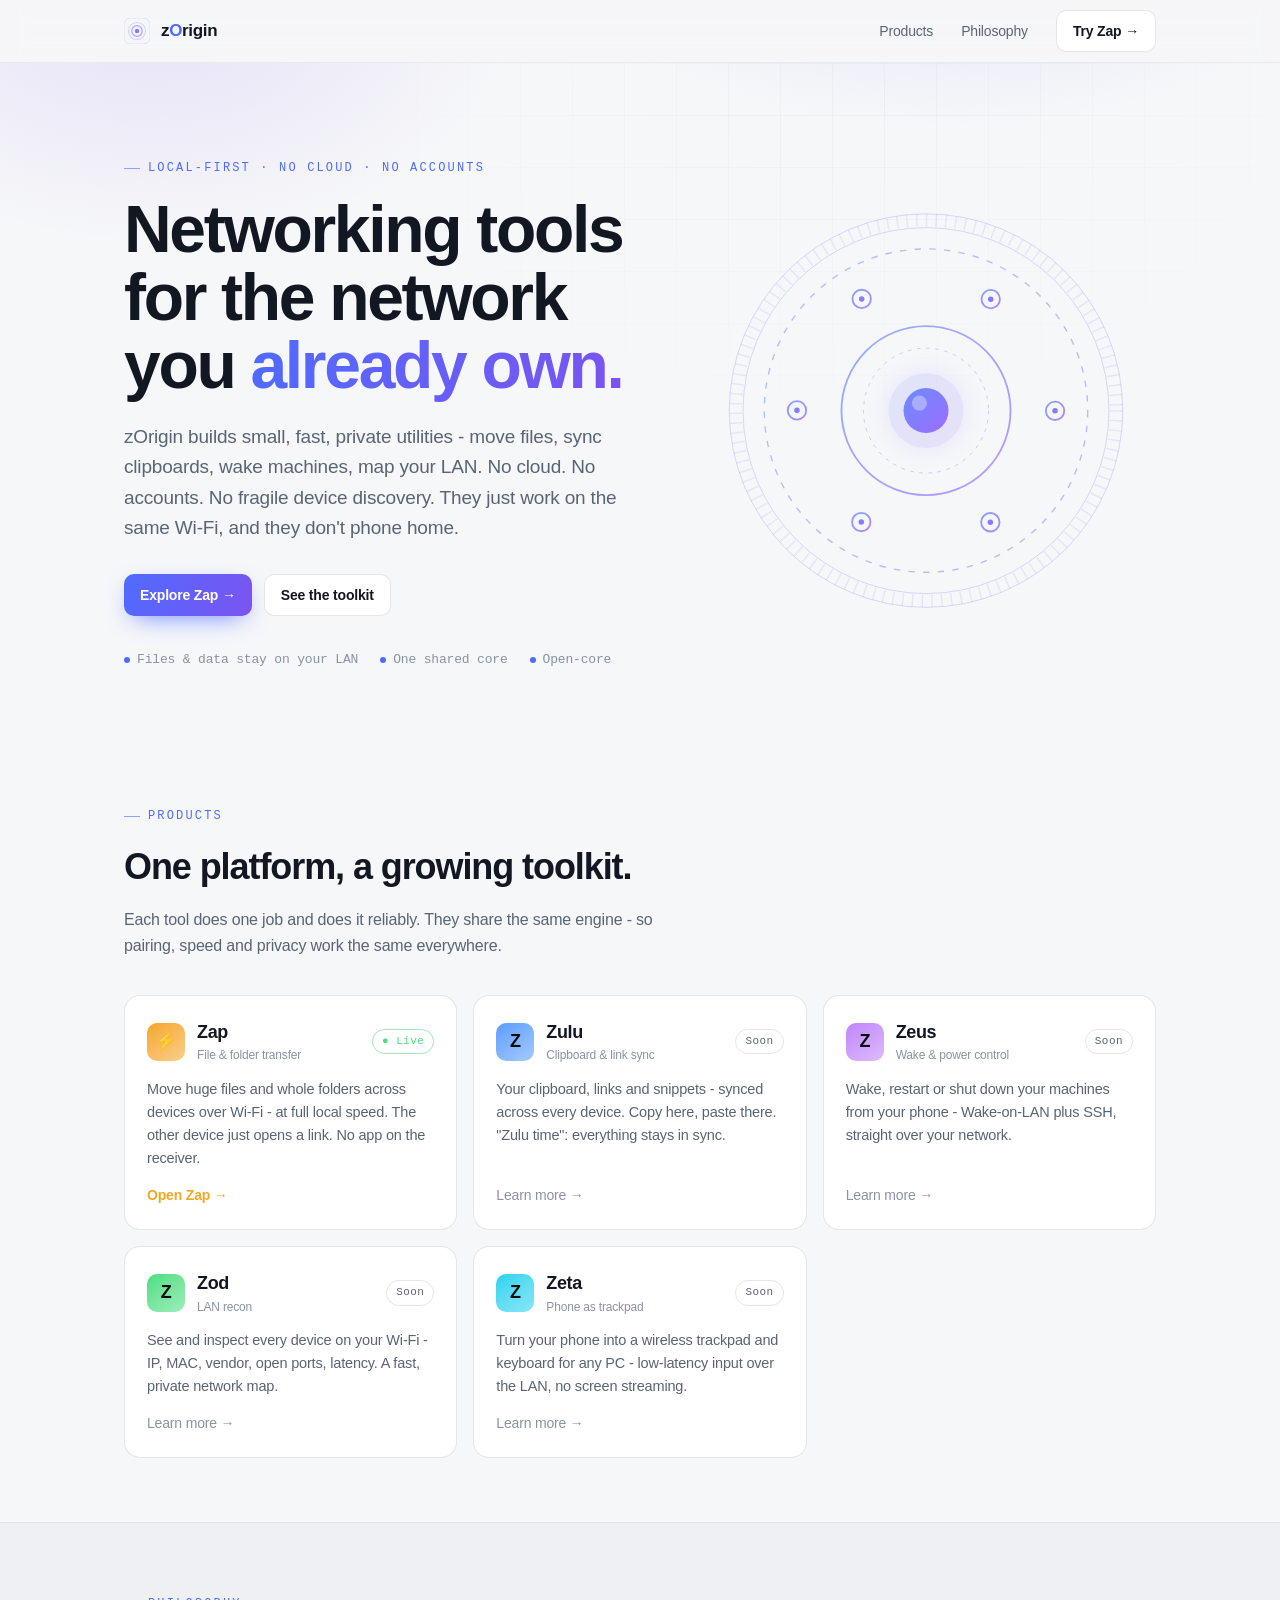
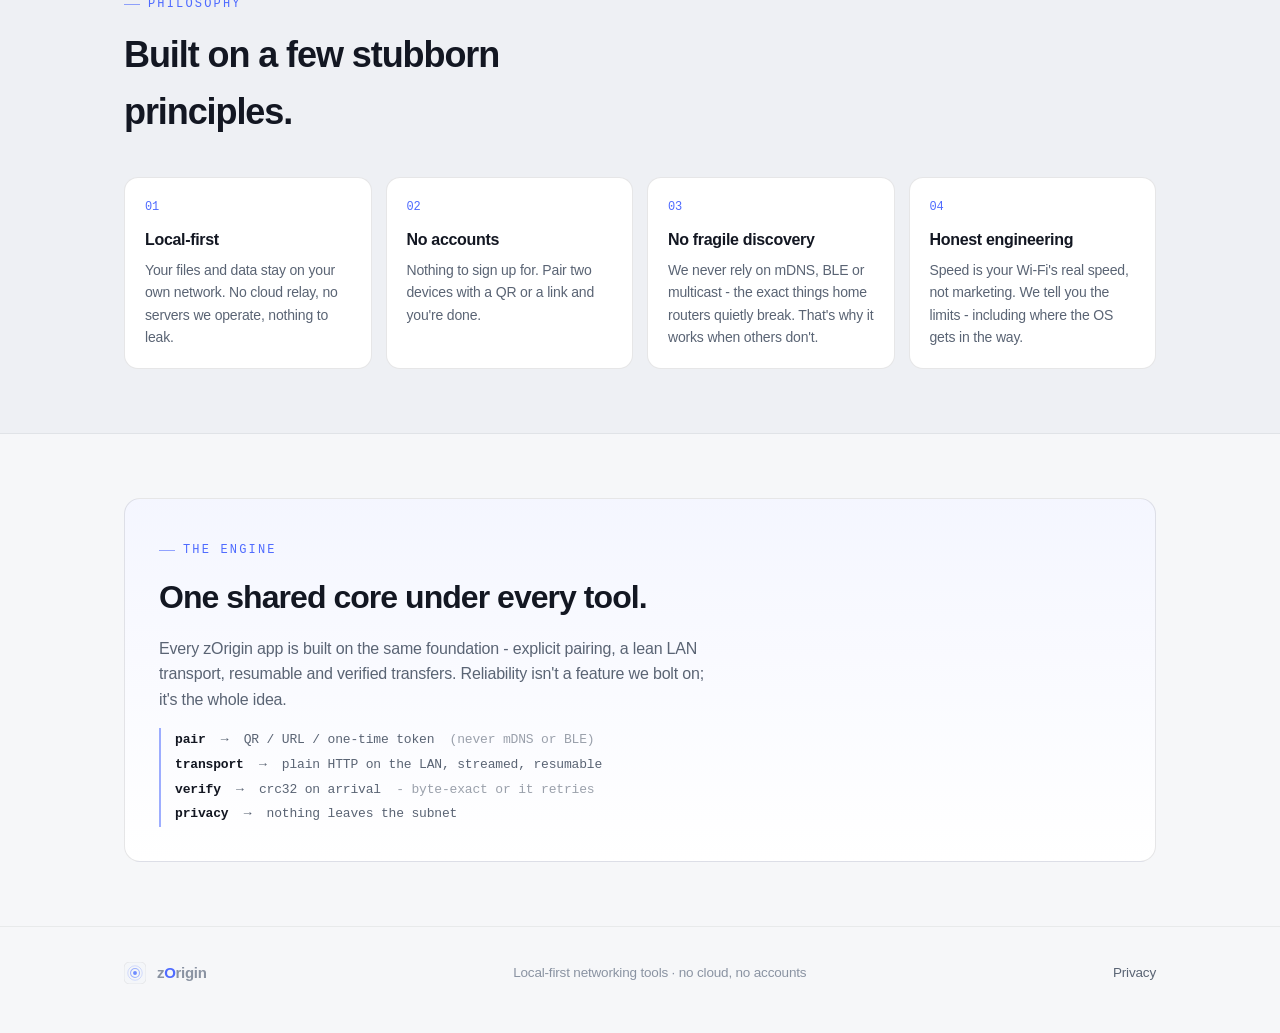
==== commit 997910c6: "feat(site): add product pages for Zulu, Zeus, Zod, Zeta + link them from landing - New shared produc" ====
--- a/site/index.html
+++ b/site/index.html
@@ -209,7 +209,7 @@
     </div>
 
     <div class="hero-visual">
-      <svg id="assembly" viewBox="0 0 600 560" fill="none" aria-hidden="true">
+      <svg id="assembly" viewBox="0 0 500 560" fill="none" aria-hidden="true">
         <defs>
           <linearGradient id="g" x1="0" y1="0" x2="1" y2="1">
             <stop offset="0" stop-color="#6d8bff"/><stop offset="1" stop-color="#9b6dff"/>
@@ -259,13 +259,6 @@
           <circle cx="250" cy="280" r="24" fill="url(#g)"/>
           <circle cx="243" cy="272" r="8" fill="#fff" opacity=".35"/>
         </g>
-
-        <g id="a-labels" font-family="ui-monospace,Menlo,monospace" font-size="12" letter-spacing=".04em">
-          <g class="lbl"><line x1="418" y1="168" x2="492" y2="150" stroke="url(#g)" stroke-width="1" opacity=".5"/><circle cx="418" cy="168" r="2.4" fill="url(#g)"/><text x="498" y="154" fill="var(--muted)">pair</text></g>
-          <g class="lbl"><line x1="440" y1="250" x2="498" y2="240" stroke="url(#g)" stroke-width="1" opacity=".5"/><circle cx="440" cy="250" r="2.4" fill="url(#g)"/><text x="504" y="244" fill="var(--muted)">stream</text></g>
-          <g class="lbl"><line x1="440" y1="320" x2="498" y2="330" stroke="url(#g)" stroke-width="1" opacity=".5"/><circle cx="440" cy="320" r="2.4" fill="url(#g)"/><text x="504" y="334" fill="var(--muted)">verify</text></g>
-          <g class="lbl"><line x1="410" y1="400" x2="486" y2="420" stroke="url(#g)" stroke-width="1" opacity=".5"/><circle cx="410" cy="400" r="2.4" fill="url(#g)"/><text x="492" y="424" fill="var(--muted)">private</text></g>
-        </g>
       </svg>
     </div>
   </div>
@@ -292,7 +285,7 @@
         <div class="card-foot"><span class="card-link">Open Zap →</span></div>
       </a>
 
-      <div class="card soon r-child" style="--c:var(--z-zulu)">
+      <a class="card soon r-child" href="/zulu/" style="--c:var(--z-zulu)">
         <div class="card-top">
           <div class="mk-sq">Z</div>
           <div><h3>Zulu</h3><div class="role">Clipboard & link sync</div></div>
@@ -300,10 +293,10 @@
         </div>
         <p>Your clipboard, links and snippets - synced across every device. Copy here, paste there.
           "Zulu time": everything stays in sync.</p>
-        <div class="card-foot"><span class="card-link">In development</span></div>
-      </div>
-
-      <div class="card soon r-child" style="--c:var(--z-zeus)">
+        <div class="card-foot"><span class="card-link">Learn more →</span></div>
+      </a>
+
+      <a class="card soon r-child" href="/zeus/" style="--c:var(--z-zeus)">
         <div class="card-top">
           <div class="mk-sq">Z</div>
           <div><h3>Zeus</h3><div class="role">Wake & power control</div></div>
@@ -311,10 +304,10 @@
         </div>
         <p>Wake, restart or shut down your machines from your phone - Wake-on-LAN plus SSH,
           straight over your network.</p>
-        <div class="card-foot"><span class="card-link">In development</span></div>
-      </div>
-
-      <div class="card soon r-child" style="--c:var(--z-zod)">
+        <div class="card-foot"><span class="card-link">Learn more →</span></div>
+      </a>
+
+      <a class="card soon r-child" href="/zod/" style="--c:var(--z-zod)">
         <div class="card-top">
           <div class="mk-sq">Z</div>
           <div><h3>Zod</h3><div class="role">LAN recon</div></div>
@@ -322,10 +315,10 @@
         </div>
         <p>See and inspect every device on your Wi-Fi - IP, MAC, vendor, open ports, latency.
           A fast, private network map.</p>
-        <div class="card-foot"><span class="card-link">In development</span></div>
-      </div>
-
-      <div class="card soon r-child" style="--c:var(--z-zeta)">
+        <div class="card-foot"><span class="card-link">Learn more →</span></div>
+      </a>
+
+      <a class="card soon r-child" href="/zeta/" style="--c:var(--z-zeta)">
         <div class="card-top">
           <div class="mk-sq">Z</div>
           <div><h3>Zeta</h3><div class="role">Phone as trackpad</div></div>
@@ -333,8 +326,8 @@
         </div>
         <p>Turn your phone into a wireless trackpad and keyboard for any PC - low-latency input
           over the LAN, no screen streaming.</p>
-        <div class="card-foot"><span class="card-link">In development</span></div>
-      </div>
+        <div class="card-foot"><span class="card-link">Learn more →</span></div>
+      </a>
 
     </div>
   </div>
@@ -425,34 +418,28 @@
     .add({ targets: '#a-dash',     rotate: [80, 0],  scale: [0.5, 1], opacity: [0, 1], duration: 1200 }, 320)
     .add({ targets: '#a-aperture', rotate: [45, 0],  scale: [1.9, 1], opacity: [0, 1], duration: 1100 }, 400)
     .add({ targets: '#a-ring',     scale: [0.4, 1],  opacity: [0, 1], duration: 1000 }, 460)
-    .add({ targets: '#a-cross',    scale: [1.5, 1],  opacity: [0, 1], duration: 1000 }, 500)
-    .add({ targets: '#a-core',     scale: [0, 1],    opacity: [0, 1], duration: 900, easing: 'easeOutBack' }, 560)
-    .add({ targets: '#a-labels .lbl', opacity: [0, 1], translateX: [-8, 0], duration: 700, delay: anime.stagger(90) }, 900);
-
-  // Scroll-scrubbed explode / reassemble (the "camera" effect).
-  var boom = anime.timeline({ autoplay: false, easing: 'easeInOutSine' });
-  function part(t, mid) {
-    boom.add({ targets: t, keyframes: [
-      Object.assign({ duration: 500 }, mid),
-      { scale: 1, rotate: 0, opacity: mid._rest, duration: 500 },
-    ] }, 0);
-  }
-  part('#a-bezel',    { scale: 1.34, rotate: 38,  opacity: 0.85, _rest: 1 });
-  part('#a-dash',     { scale: 1.62, rotate: -58, opacity: 0.5,  _rest: 1 });
-  part('#a-aperture', { scale: 1.85, rotate: 66,  opacity: 0.85, _rest: 1 });
-  part('#a-ring',     { scale: 1.22, rotate: -30, opacity: 0.8,  _rest: 1 });
-  part('#a-cross',    { scale: 1.7,  rotate: 0,   opacity: 0.08, _rest: 1 });
-  part('#a-core',     { scale: 0.84, rotate: 0,   opacity: 1,    _rest: 1 });
-  boom.add({ targets: '#a-labels', keyframes: [
-    { translateX: 20, opacity: 0.15, duration: 500 },
-    { translateX: 0, opacity: 1, duration: 500 },
-  ] }, 0);
+    .add({ targets: '#a-cross',    scale: [1.5, 1],  opacity: [0, 0.22], duration: 1000 }, 500)
+    .add({ targets: '#a-core',     scale: [0, 1],    opacity: [0, 1], duration: 900, easing: 'easeOutBack' }, 560);
+
+  // Scroll-driven explode / reassemble (the "camera" effect). Deterministic:
+  // a 0 -> 1 -> 0 "burst" taken from sin(scroll progress), applied synchronously
+  // via anime.set. Because rest (b=0) is always identity, scrolling back up always
+  // reassembles cleanly - no dependence on captured keyframe start values.
+  function explode(b) {
+    // The whole assembly fades toward 0.2 as it expands on scroll (b: 0 -> 1).
+    anime.set('#assembly',   { opacity: 1 - 0.8 * b });
+    anime.set('#a-bezel',    { scale: 1 + 0.34 * b, rotate: 38 * b });
+    anime.set('#a-dash',     { scale: 1 + 0.62 * b, rotate: -58 * b });
+    anime.set('#a-aperture', { scale: 1 + 0.85 * b, rotate: 66 * b });
+    anime.set('#a-ring',     { scale: 1 + 0.22 * b, rotate: -30 * b });
+    anime.set('#a-cross',    { scale: 1 + 0.7 * b, opacity: 0.22 });
+    anime.set('#a-core',     { scale: 1 - 0.16 * b });
+  }
 
   function revealAssembly() {
-    anime.set('#assembly', { opacity: 1, scale: 1 });
+    anime.set('#assembly', { scale: 1 });
     anime.set(PARTS, { opacity: 1, scale: 1, rotate: 0 });
-    anime.set('#a-labels', { opacity: 1, translateX: 0 });
-    anime.set('#a-labels .lbl', { opacity: 1, translateX: 0 });
+    explode(0); // rest state: full opacity, identity transforms
   }
 
   var ready = false;
@@ -460,7 +447,7 @@
     if (!ready) return;
     var span = window.innerHeight * 1.5; // gentle, gradual scrub
     var p = Math.min(1, Math.max(0, window.scrollY / span));
-    boom.seek(boom.duration * p);
+    explode(Math.sin(p * Math.PI)); // 0 at top, peak mid, back to 0 -> always reassembles
   }
   function activate() { if (!ready) { ready = true; onScroll(); } }
   intro.finished.then(activate);
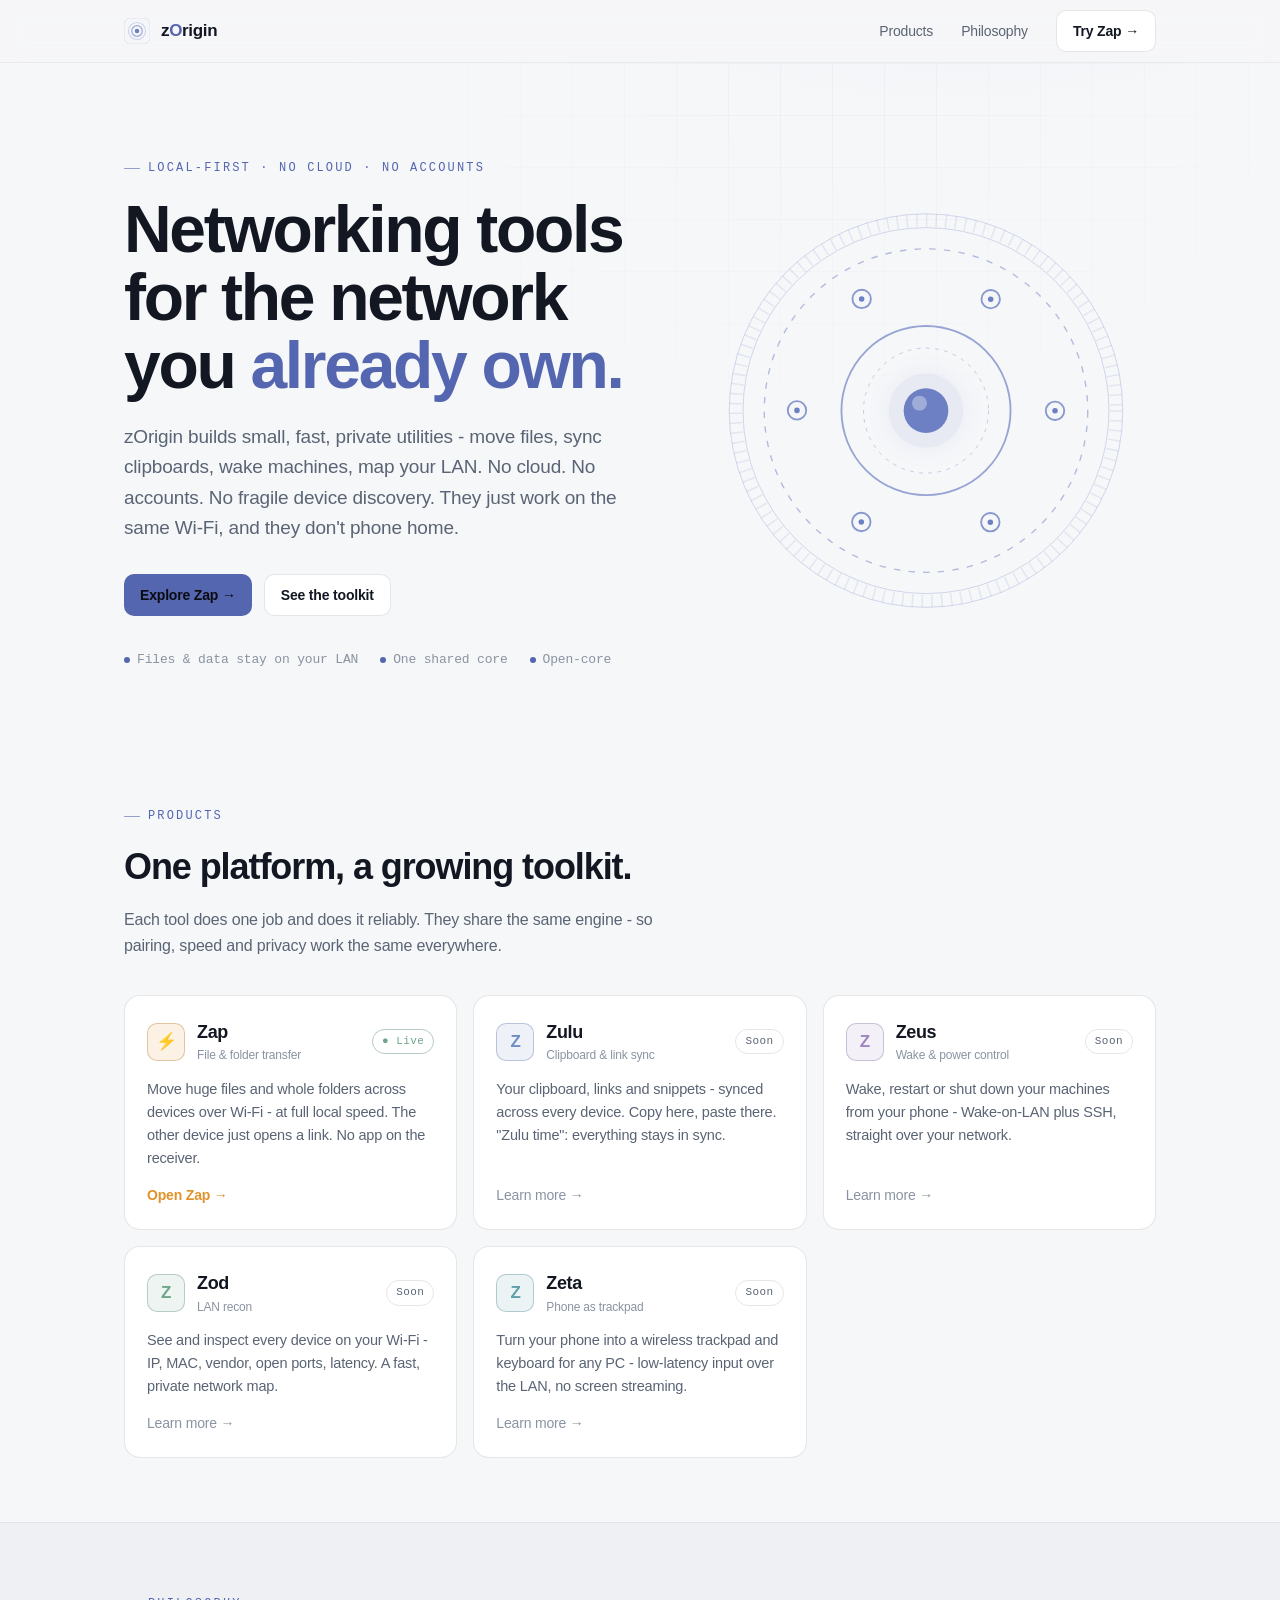
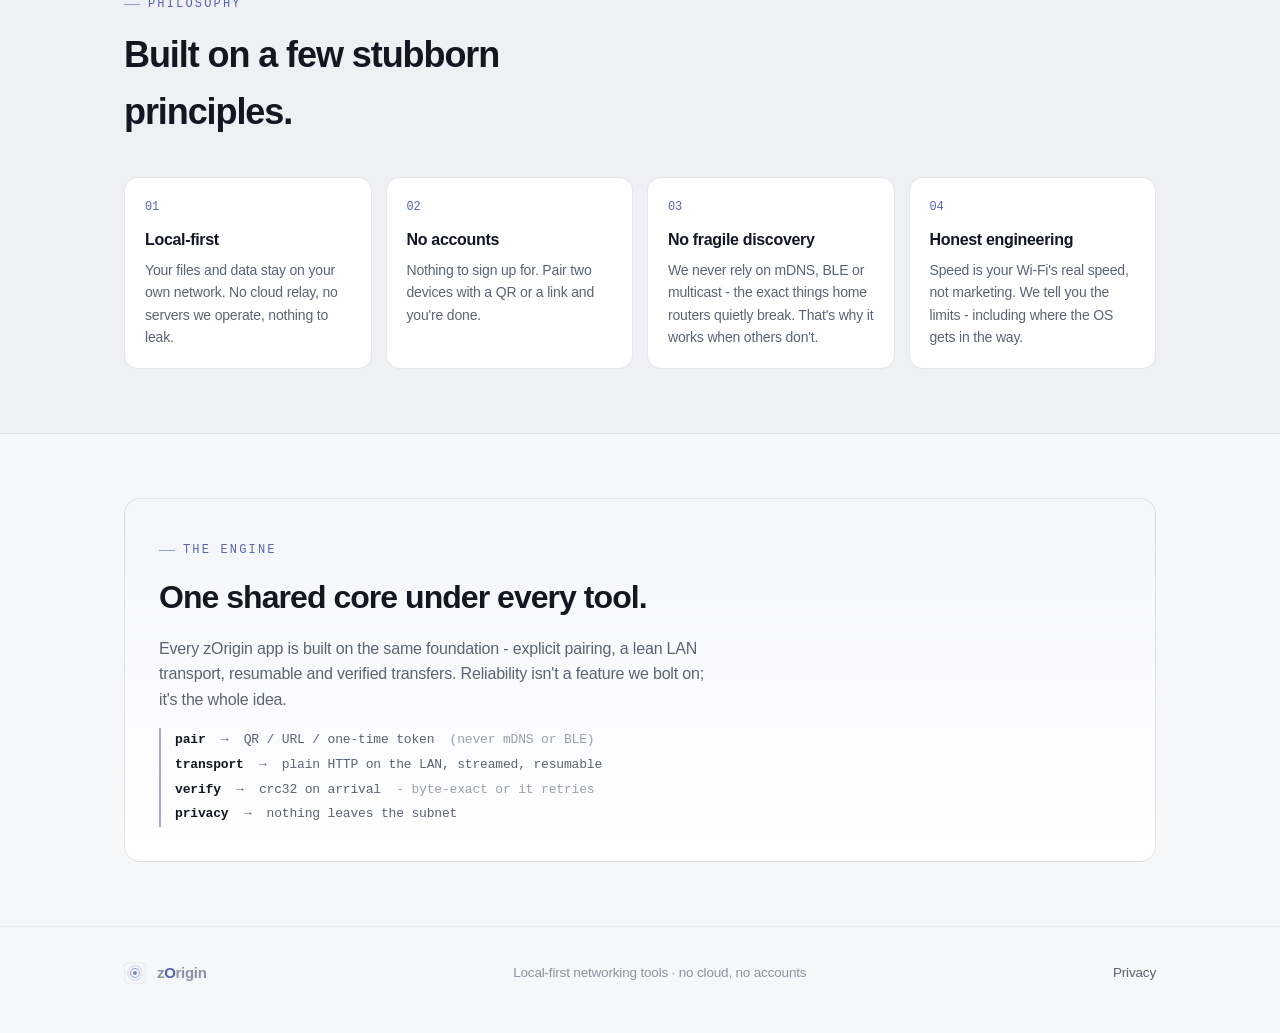
==== commit e2a172a2: "style(site): de-cheese pass across the whole site Restraint pass on landing, product pages (Zulu/Zeu" ====
--- a/site/index.html
+++ b/site/index.html
@@ -14,8 +14,8 @@
     --bg:#0a0c11; --bg2:#0e1118; --panel:#12151d; --panel2:#171b25;
     --line:rgba(255,255,255,.09); --line-2:rgba(255,255,255,.055);
     --text:#e9ebf0; --muted:#8b93a1; --dim:#5c6472;
-    --accent:#6d8bff; --accent-2:#9b6dff;
-    --amber:#f5a623; --z-zulu:#5b9dff; --z-zeus:#c084fc; --z-zod:#4ade80; --z-zeta:#22d3ee;
+    --accent:#6d80c4; --accent-2:#6d80c4;
+    --amber:#e0932a; --z-zulu:#6f8fc4; --z-zeus:#9d86bf; --z-zod:#6ea589; --z-zeta:#5f9fac;
     --radius:16px;
   }
   @media (prefers-color-scheme: light) {
@@ -23,7 +23,7 @@
       --bg:#f6f7f9; --bg2:#eef0f4; --panel:#ffffff; --panel2:#f4f6f9;
       --line:rgba(12,16,24,.10); --line-2:rgba(12,16,24,.06);
       --text:#131722; --muted:#5a6474; --dim:#8a93a2;
-      --accent:#4f6bff; --accent-2:#7c53f0;
+      --accent:#5566b0; --accent-2:#5566b0;
     }
   }
   * { box-sizing:border-box; margin:0; padding:0; }
@@ -60,19 +60,14 @@
     background:var(--panel); color:var(--text); transition:.15s;
   }
   .btn:hover { border-color:color-mix(in srgb, var(--accent) 55%, var(--line)); transform:translateY(-1px); }
-  .btn-primary {
-    background:linear-gradient(120deg, var(--accent), var(--accent-2)); border:none; color:#fff;
-    box-shadow:0 8px 26px -10px var(--accent);
-  }
+  .btn-primary { background:var(--accent); border:none; color:#0a0c11; font-weight:640; }
   @media (max-width:640px){ .nav-links .hide-sm{ display:none; } }
 
   /* ---- Hero ---- */
   .hero { position:relative; padding:88px 0 64px; overflow:hidden; }
   .hero::before {
-    content:""; position:absolute; inset:-40% 0 auto 0; height:660px; z-index:-1;
-    background:
-      radial-gradient(680px 420px at 74% 6%, color-mix(in srgb, var(--accent) 20%, transparent), transparent 70%),
-      radial-gradient(520px 360px at 12% 30%, color-mix(in srgb, var(--accent-2) 14%, transparent), transparent 70%);
+    content:""; position:absolute; inset:-40% 0 auto 0; height:600px; z-index:-1;
+    background:radial-gradient(760px 440px at 74% 0%, color-mix(in srgb, var(--accent) 8%, transparent), transparent 72%);
   }
   .hero::after {
     content:""; position:absolute; inset:0; z-index:-1; opacity:.5;
@@ -83,7 +78,7 @@
   }
   .hero-grid { display:grid; grid-template-columns:1fr minmax(360px,460px); gap:44px; align-items:center; }
   h1 { font-size:clamp(38px,6.4vw,66px); line-height:1.03; letter-spacing:-0.035em; font-weight:680; max-width:15ch; margin:18px 0 0; }
-  h1 .grad { background:linear-gradient(110deg, var(--accent), var(--accent-2)); -webkit-background-clip:text; background-clip:text; color:transparent; }
+  h1 .grad { color:var(--accent); }
   .lede { color:var(--muted); font-size:clamp(16px,2.1vw,19px); max-width:56ch; margin:22px 0 0; }
   .cta { display:flex; flex-wrap:wrap; gap:12px; margin-top:30px; }
   .meta-row { display:flex; flex-wrap:wrap; gap:8px 22px; margin-top:34px; color:var(--dim); font-size:13px; }
@@ -119,8 +114,9 @@
   .card-top { display:flex; align-items:center; gap:12px; }
   .mk-sq {
     width:38px; height:38px; border-radius:10px; flex:none; display:grid; place-items:center;
-    font-weight:750; font-size:18px; letter-spacing:-0.03em; color:#0a0c11;
-    background:linear-gradient(145deg, var(--c,var(--accent)), color-mix(in srgb, var(--c,var(--accent)) 55%, #ffffff));
+    font-weight:700; font-size:17px; letter-spacing:-0.03em; color:var(--c,var(--accent));
+    background:color-mix(in srgb, var(--c,var(--accent)) 12%, var(--panel));
+    border:1px solid color-mix(in srgb, var(--c,var(--accent)) 30%, var(--line));
   }
   .card h3 { font-size:18px; letter-spacing:-0.02em; font-weight:640; }
   .card .role { font-size:12px; color:var(--dim); }
@@ -178,7 +174,7 @@
 <nav>
   <div class="wrap nav-in">
     <a class="brand" href="/">
-      <svg class="mk" viewBox="0 0 32 32"><defs><linearGradient id="b" x1="0" y1="0" x2="1" y2="1"><stop offset="0" stop-color="#6d8bff"/><stop offset="1" stop-color="#9b6dff"/></linearGradient></defs><rect width="32" height="32" rx="8" fill="var(--panel2)" stroke="var(--line)"/><circle cx="16" cy="16" r="10.5" fill="none" stroke="url(#b)" stroke-width="1.3" opacity=".3"/><circle cx="16" cy="16" r="6.5" fill="none" stroke="url(#b)" stroke-width="1.5" opacity=".65"/><circle cx="16" cy="16" r="2.8" fill="url(#b)"/></svg>
+      <svg class="mk" viewBox="0 0 32 32"><defs><linearGradient id="b" x1="0" y1="0" x2="1" y2="1"><stop offset="0" stop-color="#6d80c4"/><stop offset="1" stop-color="#6d80c4"/></linearGradient></defs><rect width="32" height="32" rx="8" fill="var(--panel2)" stroke="var(--line)"/><circle cx="16" cy="16" r="10.5" fill="none" stroke="url(#b)" stroke-width="1.3" opacity=".3"/><circle cx="16" cy="16" r="6.5" fill="none" stroke="url(#b)" stroke-width="1.5" opacity=".65"/><circle cx="16" cy="16" r="2.8" fill="url(#b)"/></svg>
       <span>z<b>O</b>rigin</span>
     </a>
     <div class="nav-links">
@@ -212,7 +208,7 @@
       <svg id="assembly" viewBox="0 0 500 560" fill="none" aria-hidden="true">
         <defs>
           <linearGradient id="g" x1="0" y1="0" x2="1" y2="1">
-            <stop offset="0" stop-color="#6d8bff"/><stop offset="1" stop-color="#9b6dff"/>
+            <stop offset="0" stop-color="#6d80c4"/><stop offset="1" stop-color="#6d80c4"/>
           </linearGradient>
           <filter id="glow" x="-70%" y="-70%" width="240%" height="240%">
             <feGaussianBlur stdDeviation="13" result="b"/><feMerge><feMergeNode in="b"/><feMergeNode in="SourceGraphic"/></feMerge>
@@ -255,7 +251,7 @@
         </g>
 
         <g id="a-core">
-          <circle cx="250" cy="280" r="40" fill="url(#g)" opacity=".16" filter="url(#glow)"/>
+          <circle cx="250" cy="280" r="40" fill="url(#g)" opacity=".10" filter="url(#glow)"/>
           <circle cx="250" cy="280" r="24" fill="url(#g)"/>
           <circle cx="243" cy="272" r="8" fill="#fff" opacity=".35"/>
         </g>
@@ -367,7 +363,7 @@
 <footer>
   <div class="wrap foot">
     <span class="brand" style="font-size:15px">
-      <svg class="mk" style="width:22px;height:22px" viewBox="0 0 32 32"><rect width="32" height="32" rx="8" fill="var(--panel2)" stroke="var(--line)"/><circle cx="16" cy="16" r="10.5" fill="none" stroke="#6d8bff" stroke-width="1.3" opacity=".3"/><circle cx="16" cy="16" r="6.5" fill="none" stroke="#6d8bff" stroke-width="1.5" opacity=".65"/><circle cx="16" cy="16" r="2.8" fill="#6d8bff"/></svg>
+      <svg class="mk" style="width:22px;height:22px" viewBox="0 0 32 32"><rect width="32" height="32" rx="8" fill="var(--panel2)" stroke="var(--line)"/><circle cx="16" cy="16" r="10.5" fill="none" stroke="#6d80c4" stroke-width="1.3" opacity=".3"/><circle cx="16" cy="16" r="6.5" fill="none" stroke="#6d80c4" stroke-width="1.5" opacity=".65"/><circle cx="16" cy="16" r="2.8" fill="#6d80c4"/></svg>
       <span>z<b style="color:var(--accent)">O</b>rigin</span>
     </span>
     <span>Local-first networking tools · no cloud, no accounts</span>
